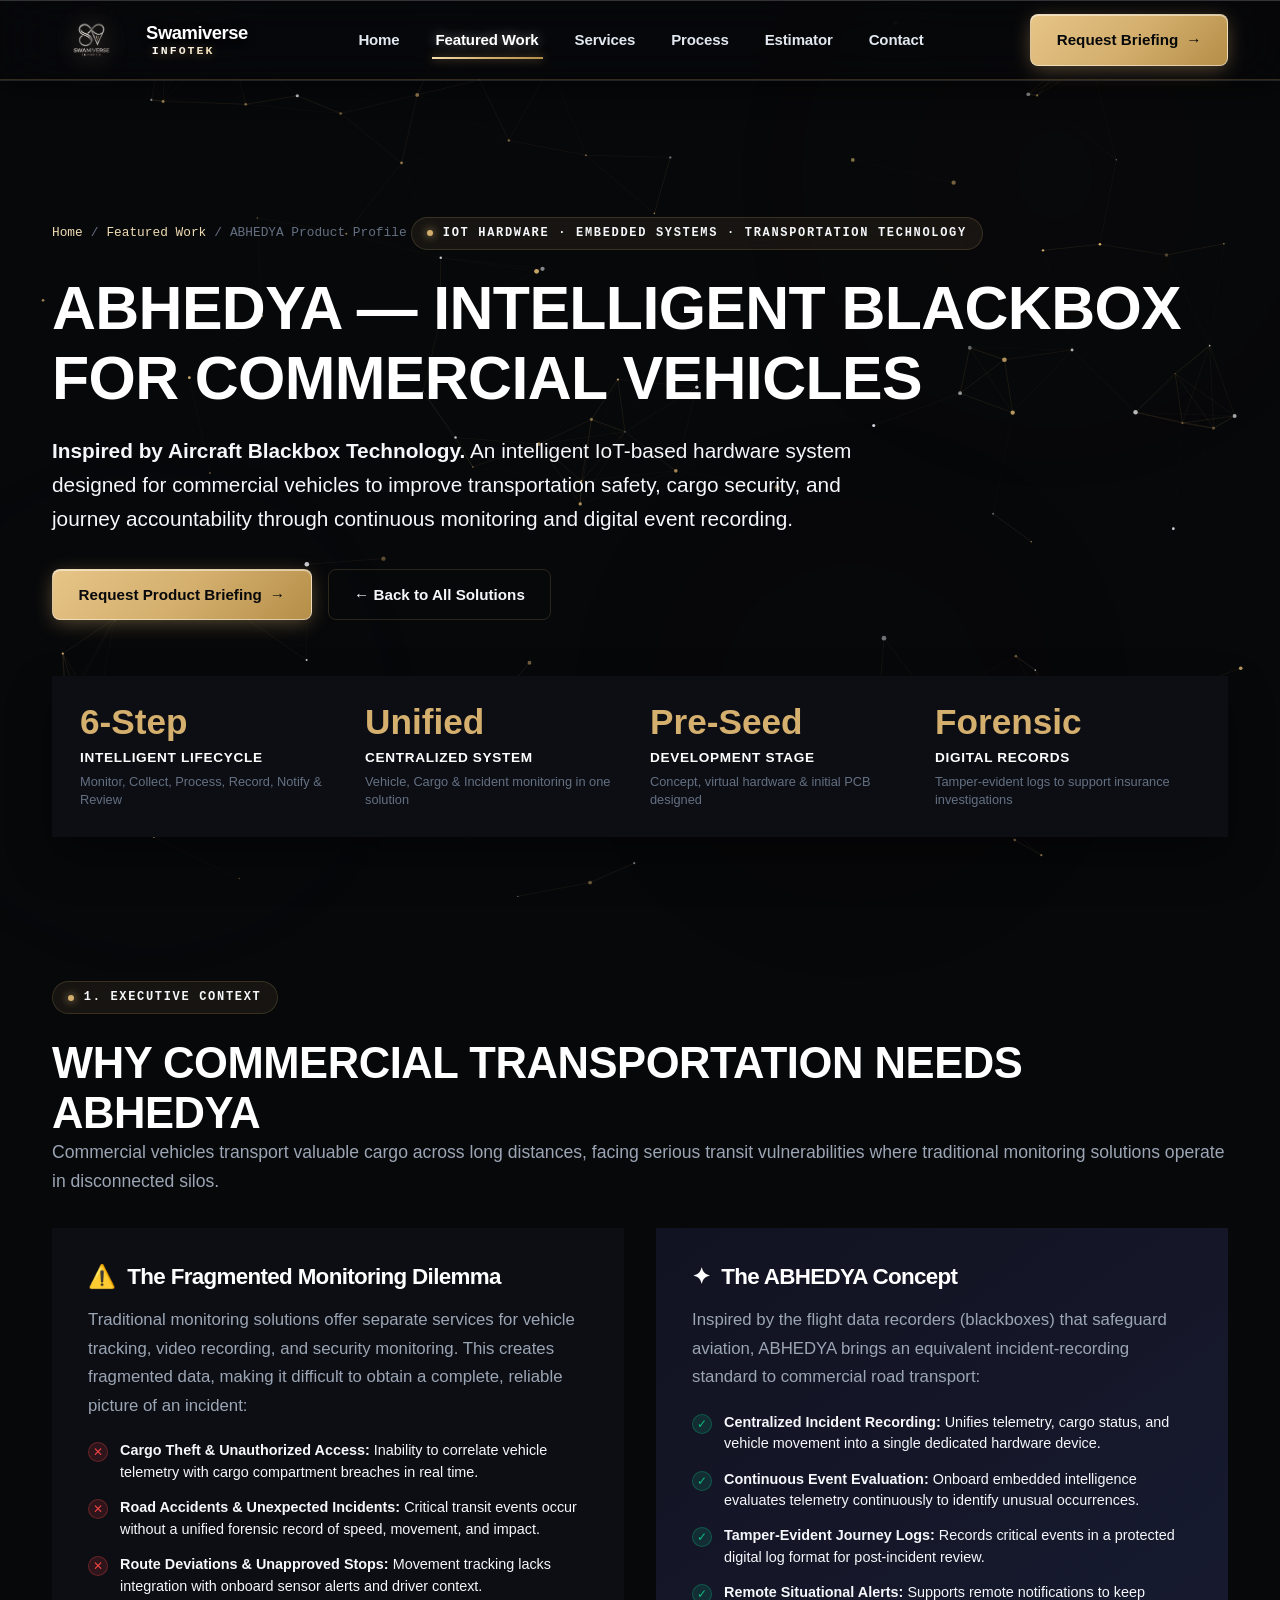
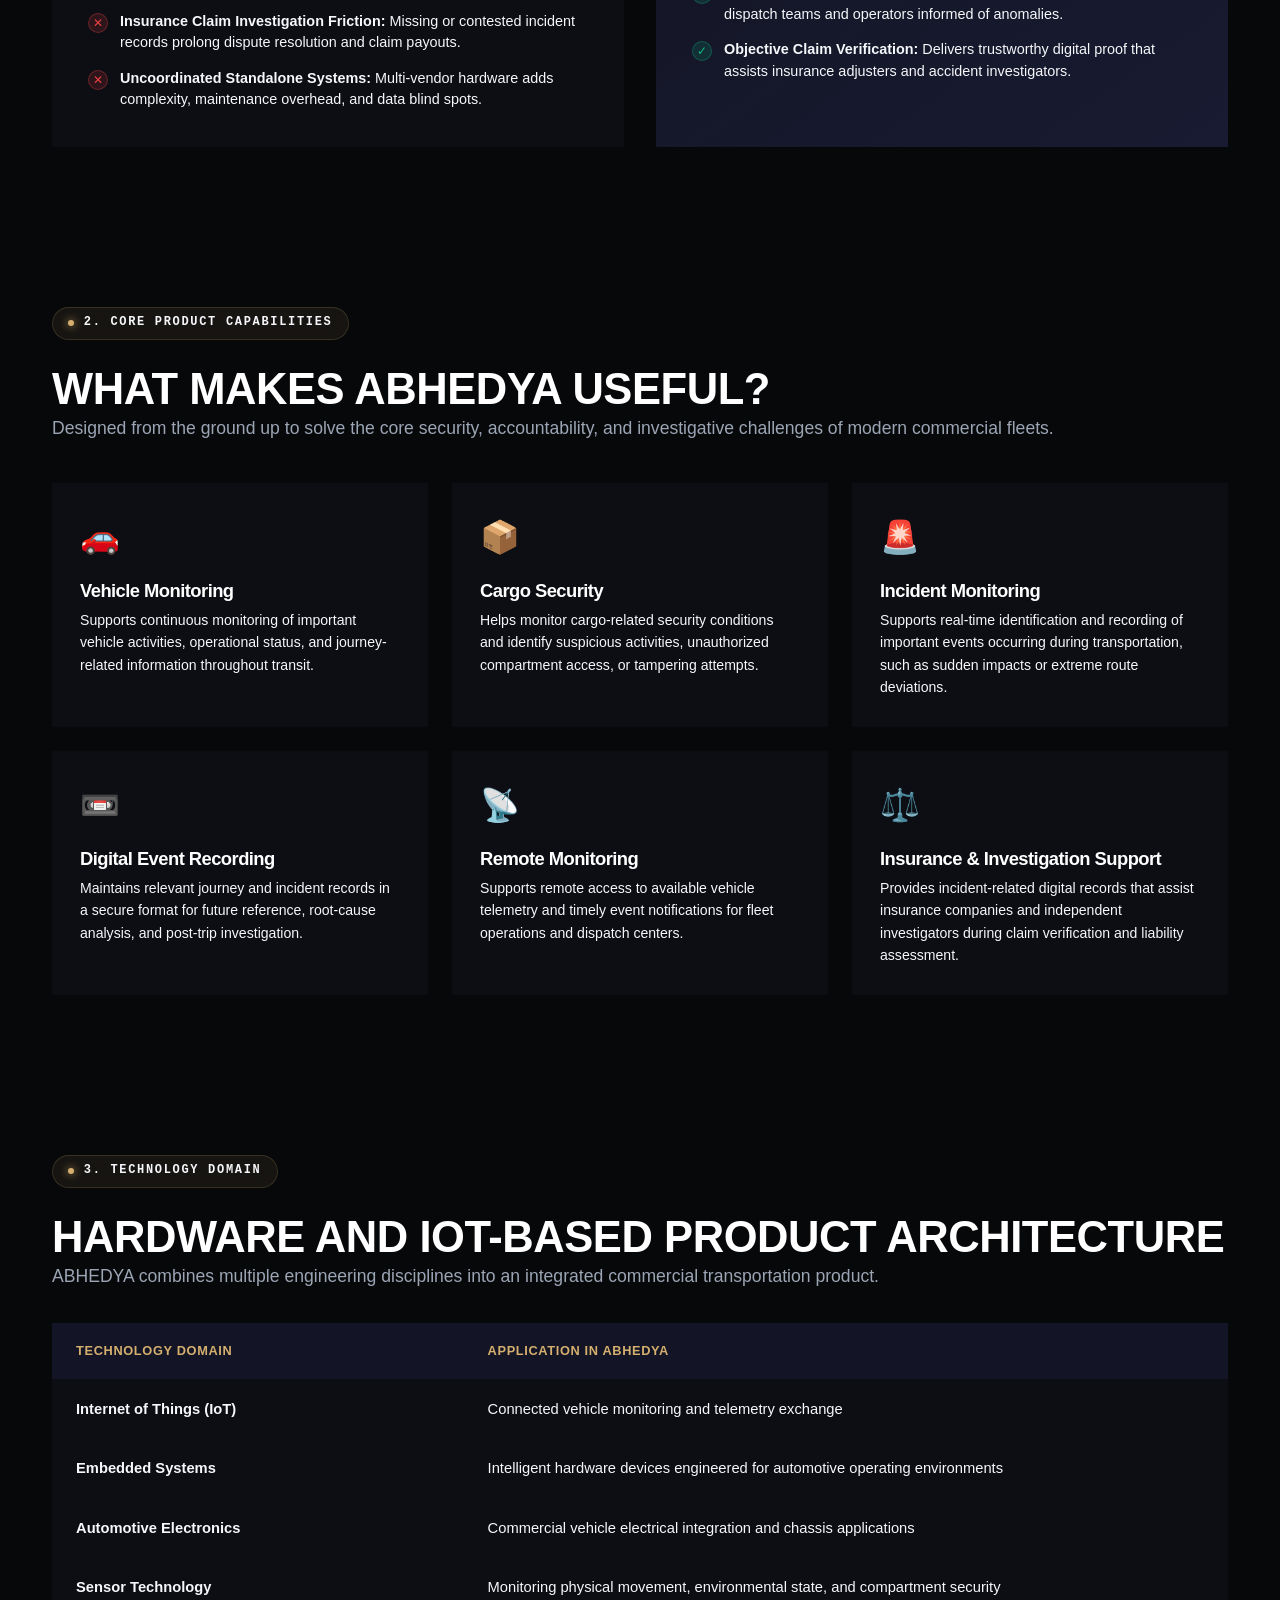
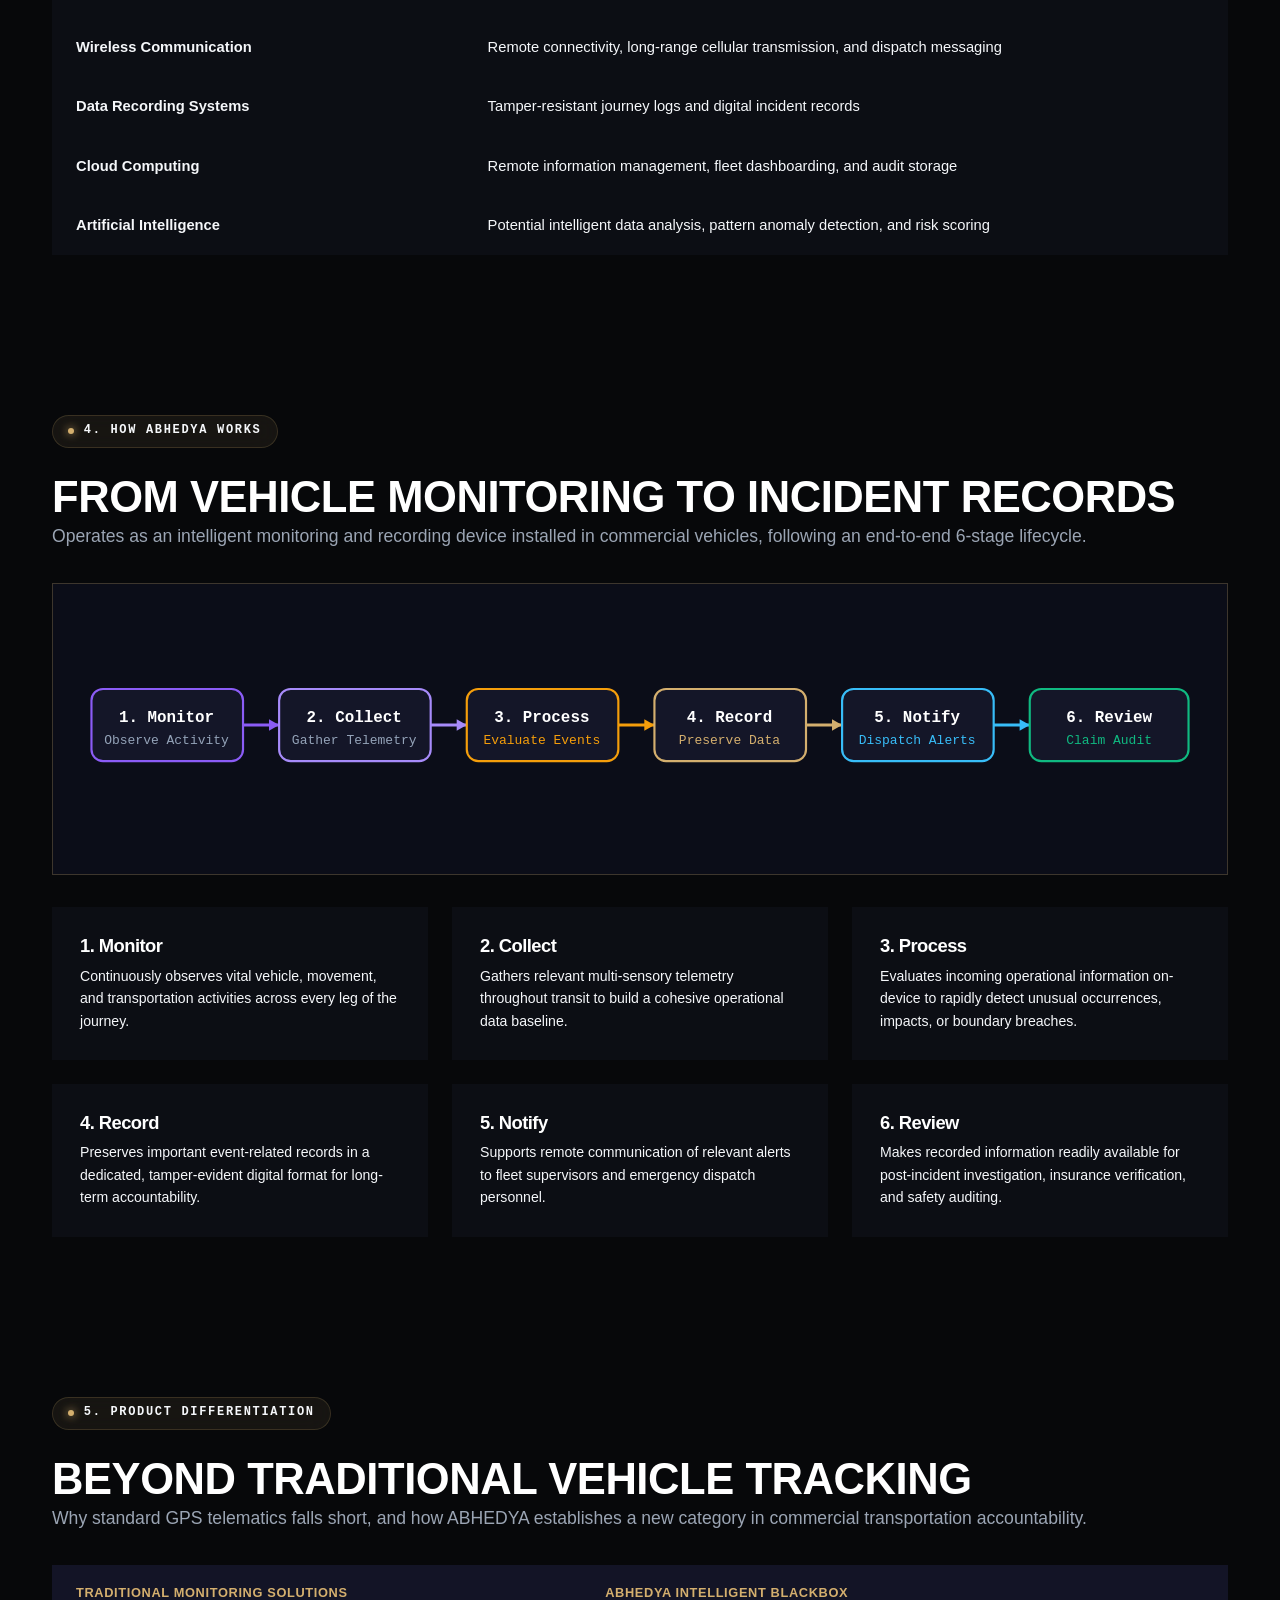
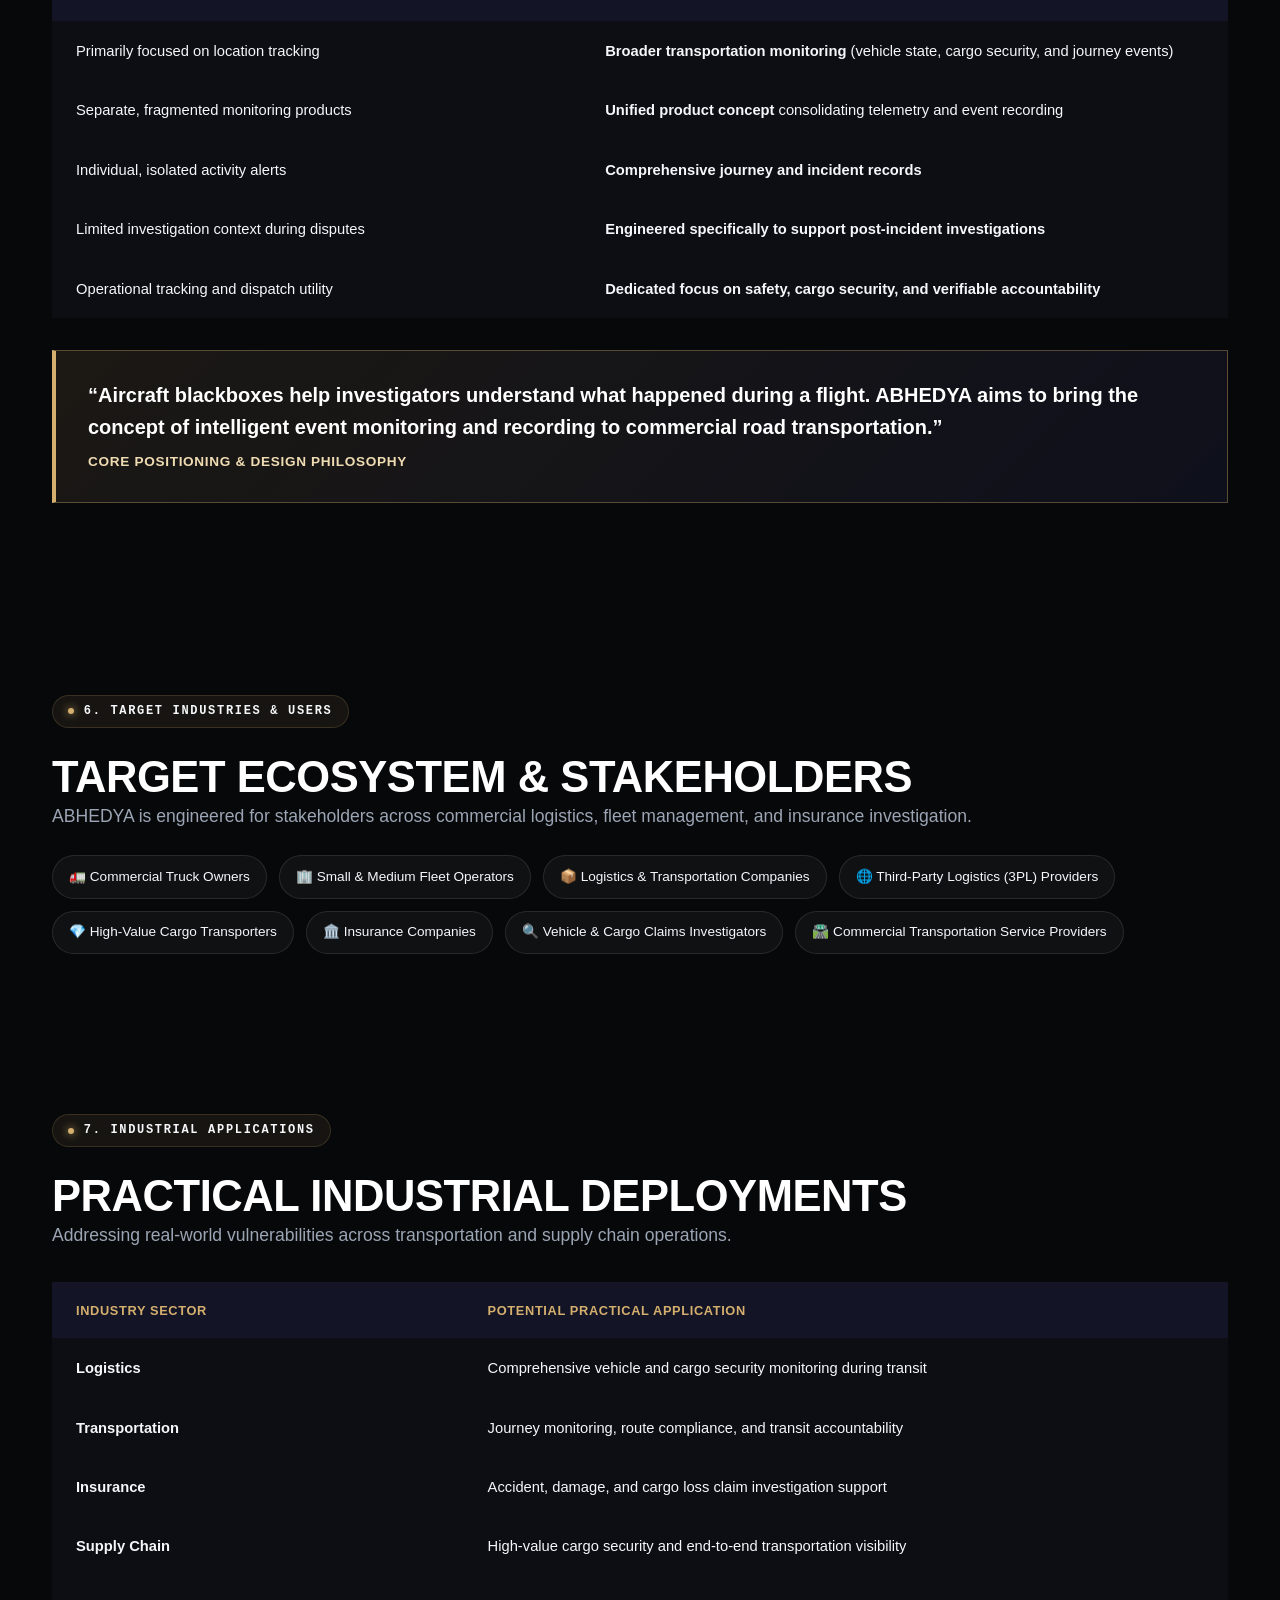
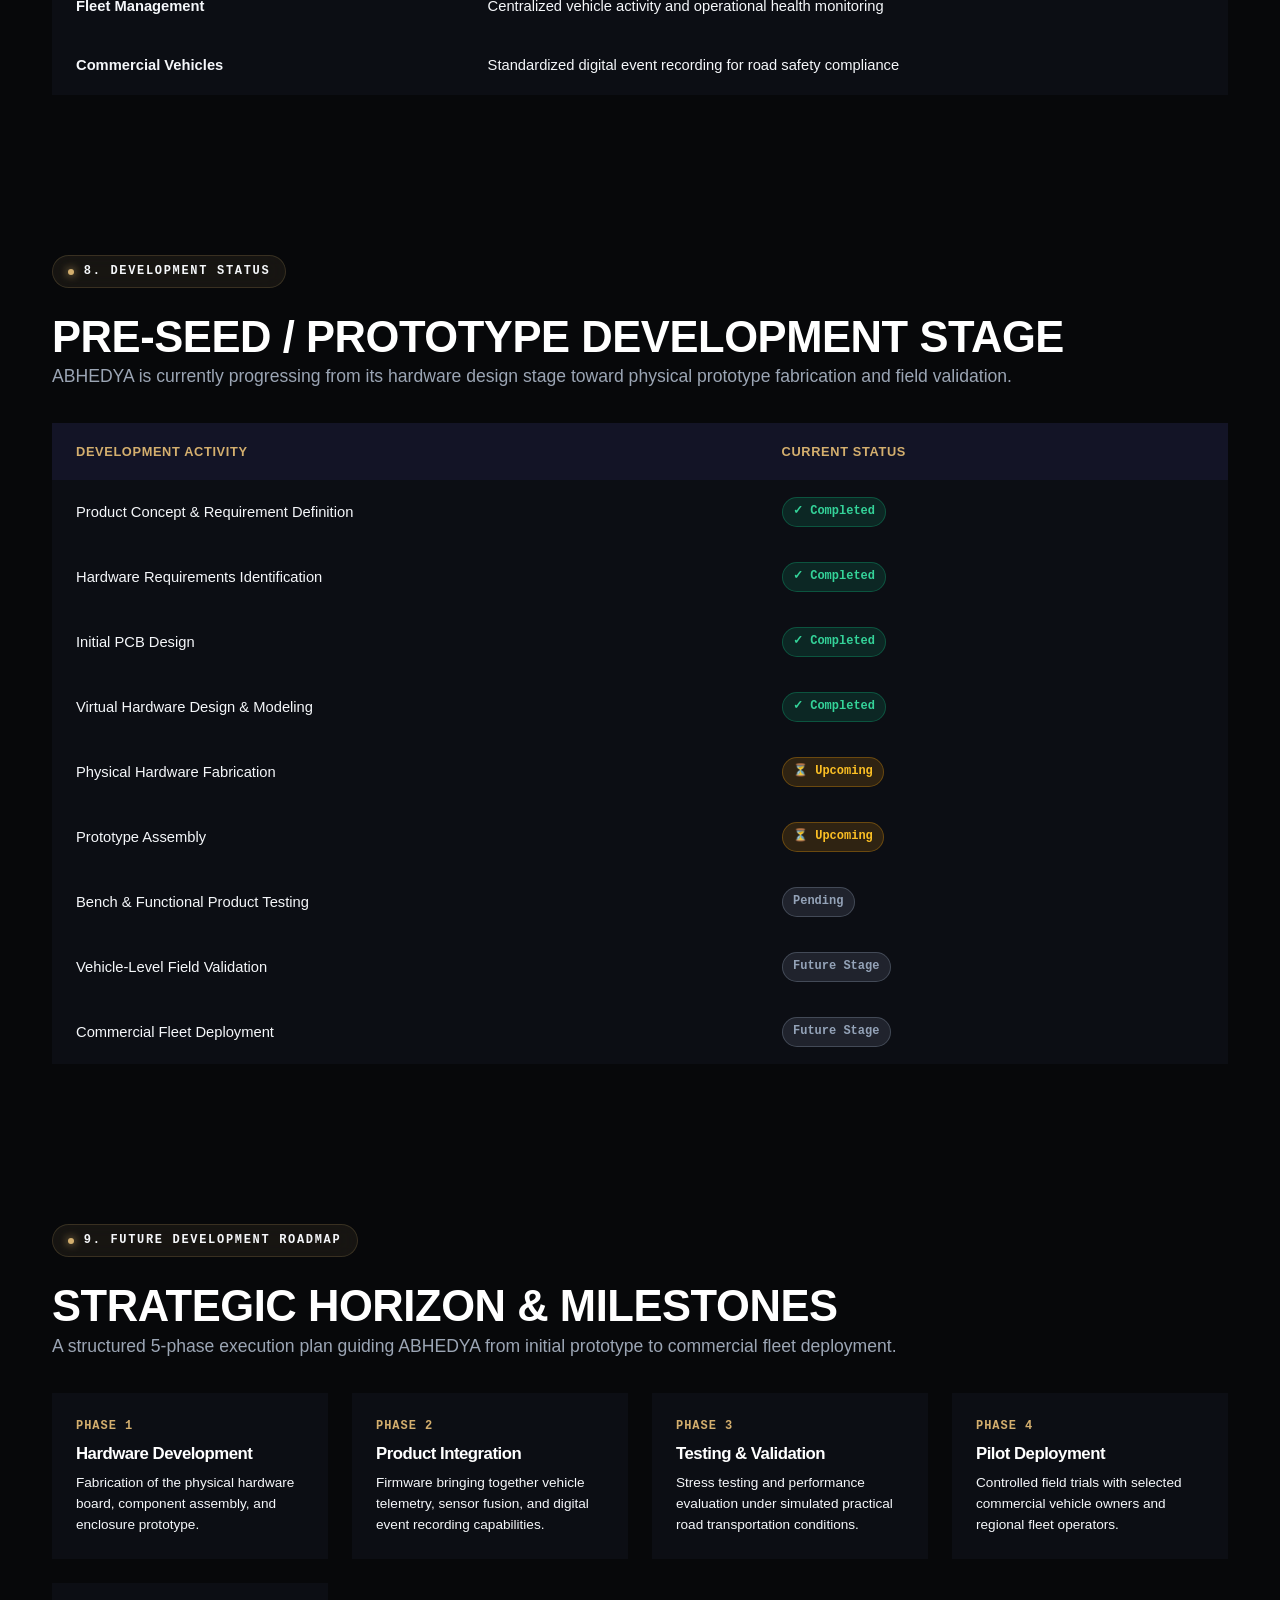
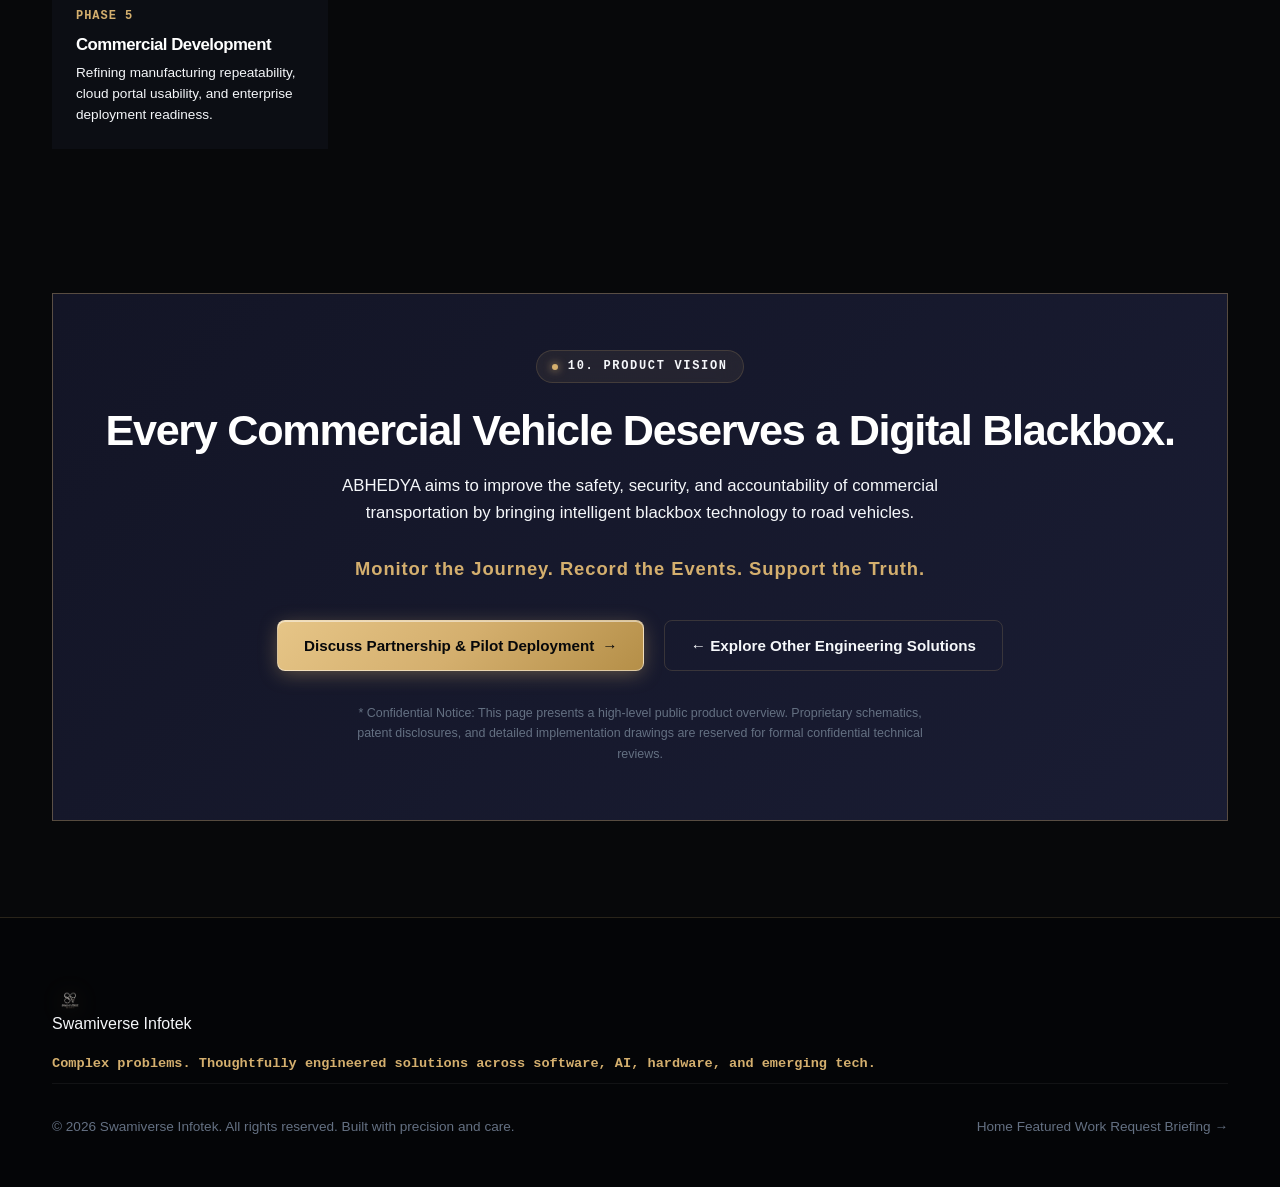
==== abhedya.html @ 4cca36bd "Initial commit: Swamiverse Infotek website with Google Sheets enquiry integration" ====
<!DOCTYPE html>
<html lang="en">
<head>
  <meta charset="UTF-8">
  <meta name="viewport" content="width=device-width, initial-scale=1.0">
  <title>ABHEDYA — Intelligent Blackbox for Commercial Vehicles | Swamiverse Infotek</title>
  <meta name="description" content="ABHEDYA: An intelligent IoT-based hardware blackbox system designed for commercial vehicles to improve transportation safety, cargo security, and journey accountability.">
  
  <!-- Favicon -->
  <link rel="icon" type="image/png" href="logo.png">

  <!-- Google Fonts: Inter & Outfit -->
  <link rel="preconnect" href="https://fonts.googleapis.com">
  <link rel="preconnect" href="https://fonts.gstatic.com" crossorigin>
  <link href="https://fonts.googleapis.com/css2?family=Inter:wght@300;400;500;600;700;800&family=Outfit:wght@400;500;600;700;800;900&family=JetBrains+Mono:wght@400;500;600;700&display=swap" rel="stylesheet">

  <!-- Main Stylesheet -->
  <link rel="stylesheet" href="styles.css?v=4.0">

  <style>
    /* Case Study Custom Layouts & Design Tokens */
    .case-study-hero {
      padding-top: 8.5rem;
      padding-bottom: 4rem;
      position: relative;
    }

    .case-breadcrumb {
      display: inline-flex;
      align-items: center;
      gap: 0.5rem;
      font-family: var(--font-mono);
      font-size: 0.8rem;
      color: var(--text-muted);
      margin-bottom: 1.5rem;
    }

    .case-breadcrumb a {
      color: var(--accent-gold-light);
      text-decoration: none;
      transition: color var(--duration-fast) ease;
    }

    .case-breadcrumb a:hover {
      color: #FFFFFF;
      text-decoration: underline;
    }

    .case-title {
      font-size: clamp(2.2rem, 5vw, 3.8rem);
      line-height: 1.15;
      font-weight: 800;
      letter-spacing: -0.025em;
      margin-bottom: 1.25rem;
      color: #FFFFFF;
    }

    .case-lead {
      font-size: clamp(1.05rem, 2vw, 1.3rem);
      line-height: 1.65;
      color: var(--text-secondary);
      max-width: 860px;
      margin-bottom: 2rem;
    }

    .case-actions-bar {
      display: flex;
      flex-wrap: wrap;
      gap: 1rem;
      align-items: center;
      margin-bottom: 3.5rem;
    }

    .case-stats-strip {
      display: grid;
      grid-template-columns: repeat(auto-fit, minmax(200px, 1fr));
      gap: 1.25rem;
      padding: 1.75rem;
      background: var(--bg-surface);
      border: 1px solid var(--border-subtle);
      border-radius: var(--radius-lg);
      backdrop-filter: blur(16px);
      box-shadow: 0 20px 40px rgba(0, 0, 0, 0.4);
    }

    .case-stat-box {
      display: flex;
      flex-direction: column;
      gap: 0.25rem;
    }

    .case-stat-val {
      font-family: var(--font-display);
      font-size: 2.2rem;
      font-weight: 800;
      color: var(--accent-gold);
      line-height: 1;
    }

    .case-stat-label {
      font-size: 0.85rem;
      font-weight: 600;
      text-transform: uppercase;
      letter-spacing: 0.05em;
      color: #FFFFFF;
      margin-top: 0.25rem;
    }

    .case-stat-sub {
      font-size: 0.8rem;
      color: var(--text-muted);
      line-height: 1.4;
    }

    .case-section {
      padding: 5rem 0;
      border-top: 1px solid var(--border-subtle);
      position: relative;
    }

    .case-grid-2col {
      display: grid;
      grid-template-columns: 1fr;
      gap: 2rem;
    }

    @media (min-width: 900px) {
      .case-grid-2col {
        grid-template-columns: 1fr 1fr;
      }
    }

    .case-card-panel {
      background: var(--bg-surface);
      border: 1px solid var(--border-subtle);
      border-radius: var(--radius-lg);
      padding: 2.25rem;
      transition: transform var(--duration-normal) ease, border-color var(--duration-normal) ease;
    }

    .case-card-panel:hover {
      border-color: rgba(212, 175, 110, 0.4);
      transform: translateY(-2px);
    }

    .case-card-panel.highlight {
      border-color: rgba(212, 175, 110, 0.35);
      background: linear-gradient(145deg, rgba(20, 22, 40, 0.8) 0%, rgba(27, 30, 54, 0.9) 100%);
    }

    .panel-title {
      font-size: 1.4rem;
      font-weight: 700;
      color: #FFFFFF;
      margin-bottom: 1rem;
      display: flex;
      align-items: center;
      gap: 0.75rem;
    }

    .panel-body {
      color: var(--text-secondary);
      font-size: 0.95rem;
      line-height: 1.7;
    }

    .panel-bullet-list {
      list-style: none;
      padding: 0;
      margin: 1.25rem 0 0 0;
      display: flex;
      flex-direction: column;
      gap: 0.85rem;
    }

    .panel-bullet-item {
      display: flex;
      align-items: flex-start;
      gap: 0.75rem;
      font-size: 0.9rem;
      color: var(--text-secondary);
      line-height: 1.5;
    }

    .panel-bullet-item .icon {
      flex-shrink: 0;
      width: 20px;
      height: 20px;
      display: flex;
      align-items: center;
      justify-content: center;
      border-radius: 50%;
      font-size: 0.75rem;
      margin-top: 2px;
    }

    .panel-bullet-item.warning .icon {
      background: rgba(239, 68, 68, 0.15);
      color: #EF4444;
      border: 1px solid rgba(239, 68, 68, 0.3);
    }

    .panel-bullet-item.success .icon {
      background: rgba(16, 185, 129, 0.15);
      color: #10B981;
      border: 1px solid rgba(16, 185, 129, 0.3);
    }

    /* Capabilities 3-Col Grid */
    .capabilities-grid {
      display: grid;
      grid-template-columns: repeat(auto-fit, minmax(310px, 1fr));
      gap: 1.5rem;
      margin-top: 2.5rem;
    }

    .capability-card {
      background: var(--bg-surface);
      border: 1px solid var(--border-subtle);
      border-radius: var(--radius-lg);
      padding: 1.75rem;
      transition: all var(--duration-normal) ease;
    }

    .capability-card:hover {
      border-color: rgba(212, 175, 110, 0.45);
      transform: translateY(-3px);
      box-shadow: 0 12px 28px rgba(0, 0, 0, 0.4);
    }

    .capability-icon {
      font-size: 2rem;
      margin-bottom: 1rem;
      display: inline-block;
    }

    .capability-title {
      font-size: 1.15rem;
      font-weight: 700;
      color: #FFFFFF;
      margin-bottom: 0.5rem;
    }

    .capability-desc {
      font-size: 0.88rem;
      color: var(--text-secondary);
      line-height: 1.6;
    }

    /* Blueprint Flow Frame */
    .blueprint-frame {
      background: #0B0D18;
      border: 1px solid rgba(212, 175, 110, 0.25);
      border-radius: var(--radius-lg);
      padding: 2.5rem 1.5rem;
      margin: 2rem 0;
      position: relative;
      overflow-x: auto;
    }

    /* Comparison & Spec Tables */
    .table-responsive {
      overflow-x: auto;
      margin-top: 2rem;
      border-radius: var(--radius-lg);
      border: 1px solid var(--border-subtle);
      background: var(--bg-surface);
    }

    .spec-table {
      width: 100%;
      border-collapse: collapse;
      font-size: 0.92rem;
      text-align: left;
    }

    .spec-table th,
    .spec-table td {
      padding: 1.1rem 1.5rem;
      border-bottom: 1px solid var(--border-subtle);
    }

    .spec-table th {
      background: rgba(20, 22, 40, 0.9);
      color: var(--accent-gold);
      font-weight: 700;
      text-transform: uppercase;
      font-size: 0.8rem;
      letter-spacing: 0.05em;
    }

    .spec-table tr:last-child td {
      border-bottom: none;
    }

    .spec-table tr:hover td {
      background: rgba(255, 255, 255, 0.02);
    }

    .status-badge {
      display: inline-flex;
      align-items: center;
      gap: 0.4rem;
      padding: 0.25rem 0.65rem;
      border-radius: 999px;
      font-size: 0.75rem;
      font-family: var(--font-mono);
      font-weight: 600;
    }

    .status-completed {
      background: rgba(16, 185, 129, 0.15);
      color: #34D399;
      border: 1px solid rgba(16, 185, 129, 0.3);
    }

    .status-upcoming {
      background: rgba(245, 158, 11, 0.15);
      color: #FBBF24;
      border: 1px solid rgba(245, 158, 11, 0.3);
    }

    .status-future {
      background: rgba(148, 163, 184, 0.15);
      color: #94A3B8;
      border: 1px solid rgba(148, 163, 184, 0.3);
    }

    /* Core Quote Frame */
    .quote-callout {
      background: linear-gradient(135deg, rgba(212, 175, 110, 0.1) 0%, rgba(20, 22, 40, 0.6) 100%);
      border: 1px solid rgba(212, 175, 110, 0.35);
      border-left: 4px solid var(--accent-gold);
      border-radius: var(--radius-md);
      padding: 1.75rem 2rem;
      margin: 2rem 0;
    }

    .quote-callout-text {
      font-family: var(--font-display);
      font-size: 1.25rem;
      font-weight: 600;
      color: #FFFFFF;
      line-height: 1.6;
      margin-bottom: 0.5rem;
    }

    .quote-callout-sub {
      font-size: 0.85rem;
      color: var(--accent-gold-light);
      text-transform: uppercase;
      letter-spacing: 0.05em;
      font-weight: 600;
    }

    /* Roadmap Timeline */
    .roadmap-grid {
      display: grid;
      grid-template-columns: repeat(auto-fit, minmax(220px, 1fr));
      gap: 1.5rem;
      margin-top: 2rem;
    }

    .roadmap-card {
      background: var(--bg-surface);
      border: 1px solid var(--border-subtle);
      border-radius: var(--radius-lg);
      padding: 1.5rem;
      position: relative;
    }

    .roadmap-phase-tag {
      font-family: var(--font-mono);
      font-size: 0.75rem;
      font-weight: 700;
      color: var(--accent-gold);
      text-transform: uppercase;
      letter-spacing: 0.08em;
      margin-bottom: 0.5rem;
      display: block;
    }

    .roadmap-phase-title {
      font-size: 1.05rem;
      font-weight: 700;
      color: #FFFFFF;
      margin-bottom: 0.5rem;
    }

    .roadmap-phase-desc {
      font-size: 0.85rem;
      color: var(--text-secondary);
      line-height: 1.55;
    }

    /* Target Users Chips */
    .chips-cloud {
      display: flex;
      flex-wrap: wrap;
      gap: 0.75rem;
      margin-top: 1.5rem;
    }

    .user-chip {
      background: rgba(255, 255, 255, 0.04);
      border: 1px solid rgba(255, 255, 255, 0.1);
      padding: 0.6rem 1rem;
      border-radius: 999px;
      font-size: 0.85rem;
      color: var(--text-secondary);
      transition: all var(--duration-fast) ease;
    }

    .user-chip:hover {
      border-color: var(--accent-gold);
      color: #FFFFFF;
      background: rgba(212, 175, 110, 0.1);
      transform: translateY(-2px);
    }

    /* CTA Banner */
    .case-cta-banner {
      background: linear-gradient(135deg, rgba(20, 22, 40, 0.95) 0%, rgba(27, 30, 54, 0.95) 100%);
      border: 1px solid rgba(212, 175, 110, 0.35);
      border-radius: var(--radius-lg);
      padding: 3.5rem 2.5rem;
      text-align: center;
      margin: 4rem 0 6rem 0;
      position: relative;
      overflow: hidden;
    }

    .case-cta-title {
      font-size: clamp(1.8rem, 4vw, 2.7rem);
      font-weight: 800;
      color: #FFFFFF;
      margin-bottom: 1rem;
      line-height: 1.25;
    }

    .case-cta-desc {
      font-size: 1.05rem;
      color: var(--text-secondary);
      max-width: 680px;
      margin: 0 auto 2.25rem auto;
      line-height: 1.6;
    }

    .case-cta-actions {
      display: flex;
      justify-content: center;
      flex-wrap: wrap;
      gap: 1.25rem;
    }
  </style>
</head>
<body>
  <!-- Background Particle Constellation & Stardust Canvas -->
  <canvas id="bg-constellation-canvas" class="bg-constellation" aria-hidden="true"></canvas>

  <!-- Atmospheric Glow Blobs -->
  <div class="nebula-glow nebula-top-right" aria-hidden="true"></div>
  <div class="nebula-glow nebula-mid-left" aria-hidden="true"></div>
  <div class="nebula-glow nebula-bottom-right" aria-hidden="true"></div>

  <!-- Top Reading Progress Indicator -->
  <div id="scroll-progress-bar" class="scroll-progress" aria-hidden="true"></div>

  <!-- 1. NAVIGATION BAR -->
  <header class="site-header" id="header">
    <div class="container header-inner">
      
      <!-- Brand Identity -->
      <a href="index.html" class="brand-identity" aria-label="Swamiverse Infotek Home">
        <img src="logo.png" alt="Swamiverse Infotek Logo" class="brand-logo-img">
        <span class="brand-text-stack">
          <span class="brand-name-main">Swamiverse</span>
          <span class="brand-name-sub">Infotek</span>
        </span>
      </a>

      <!-- Horizontal Desktop Navigation -->
      <nav class="main-navigation" aria-label="Main Navigation">
        <ul class="nav-links">
          <li><a href="index.html#home" class="nav-link">Home</a></li>
          <li><a href="index.html#work" class="nav-link active">Featured Work</a></li>
          <li><a href="index.html#services" class="nav-link">Services</a></li>
          <li><a href="index.html#process" class="nav-link">Process</a></li>
          <li><a href="index.html#estimator" class="nav-link">Estimator</a></li>
          <li><a href="index.html#contact" class="nav-link">Contact</a></li>
        </ul>
      </nav>

      <div class="header-actions">
        <a href="index.html#contact" class="btn btn-primary" id="header-prototype-cta">
          Request Briefing <span class="arrow" aria-hidden="true">→</span>
        </a>
      </div>

      <!-- Mobile Menu Toggle Button -->
      <button class="mobile-menu-toggle" id="mobile-menu-btn" aria-label="Toggle mobile menu" aria-expanded="false">
        <span></span>
        <span></span>
      </button>
    </div>

    <!-- Mobile Navigation Drawer -->
    <div class="mobile-nav-drawer" id="mobile-drawer" aria-hidden="true">
      <ul class="mobile-nav-links">
        <li><a href="index.html#home" class="mobile-nav-link">Home</a></li>
        <li><a href="index.html#work" class="mobile-nav-link">Featured Work</a></li>
        <li><a href="index.html#services" class="mobile-nav-link">Services</a></li>
        <li><a href="index.html#contact" class="mobile-nav-link">Contact</a></li>
        <li><a href="index.html#contact" class="mobile-nav-link">Request Briefing →</a></li>
      </ul>
    </div>
  </header>

  <main id="main-content">

    <!-- HERO SECTION -->
    <section class="case-study-hero" id="overview">
      <div class="container">
        
        <div class="case-breadcrumb">
          <a href="index.html">Home</a>
          <span>/</span>
          <a href="index.html#work">Featured Work</a>
          <span>/</span>
          <span>ABHEDYA Product Profile</span>
        </div>

        <div class="section-label-badge">
          <span class="label-dot"></span>
          <span class="label-text">IOT HARDWARE · EMBEDDED SYSTEMS · TRANSPORTATION TECHNOLOGY</span>
        </div>

        <h1 class="case-title">
          ABHEDYA — Intelligent Blackbox for Commercial Vehicles
        </h1>

        <p class="case-lead">
          <strong>Inspired by Aircraft Blackbox Technology.</strong> An intelligent IoT-based hardware system designed for commercial vehicles to improve transportation safety, cargo security, and journey accountability through continuous monitoring and digital event recording.
        </p>

        <div class="case-actions-bar">
          <a href="index.html#contact" class="btn btn-primary">
            Request Product Briefing <span class="arrow" aria-hidden="true">→</span>
          </a>
          <a href="index.html#work" class="btn btn-outline">
            ← Back to All Solutions
          </a>
        </div>

        <!-- KPI Telemetry Strip -->
        <div class="case-stats-strip">
          <div class="case-stat-box">
            <div class="case-stat-val">6-Step</div>
            <div class="case-stat-label">Intelligent Lifecycle</div>
            <div class="case-stat-sub">Monitor, Collect, Process, Record, Notify &amp; Review</div>
          </div>
          <div class="case-stat-box">
            <div class="case-stat-val">Unified</div>
            <div class="case-stat-label">Centralized System</div>
            <div class="case-stat-sub">Vehicle, Cargo &amp; Incident monitoring in one solution</div>
          </div>
          <div class="case-stat-box">
            <div class="case-stat-val">Pre-Seed</div>
            <div class="case-stat-label">Development Stage</div>
            <div class="case-stat-sub">Concept, virtual hardware &amp; initial PCB designed</div>
          </div>
          <div class="case-stat-box">
            <div class="case-stat-val">Forensic</div>
            <div class="case-stat-label">Digital Records</div>
            <div class="case-stat-sub">Tamper-evident logs to support insurance investigations</div>
          </div>
        </div>

      </div>
    </section>

    <!-- SECTION 1: EXECUTIVE CONTEXT -->
    <section class="case-section" id="executive-context">
      <div class="container">
        
        <div class="section-label-badge">
          <span class="label-dot"></span>
          <span class="label-text">1. EXECUTIVE CONTEXT</span>
        </div>
        <h2 class="section-title">Why Commercial Transportation Needs ABHEDYA</h2>
        <p class="section-intro">
          Commercial vehicles transport valuable cargo across long distances, facing serious transit vulnerabilities where traditional monitoring solutions operate in disconnected silos.
        </p>

        <div class="case-grid-2col" style="margin-top: 2rem;">
          
          <!-- The Industry Problem Panel -->
          <div class="case-card-panel">
            <h3 class="panel-title">
              <span>⚠️</span> The Fragmented Monitoring Dilemma
            </h3>
            <div class="panel-body">
              <p>
                Traditional monitoring solutions offer separate services for vehicle tracking, video recording, and security monitoring. This creates fragmented data, making it difficult to obtain a complete, reliable picture of an incident:
              </p>
              <ul class="panel-bullet-list">
                <li class="panel-bullet-item warning">
                  <span class="icon">✕</span>
                  <div><strong>Cargo Theft &amp; Unauthorized Access:</strong> Inability to correlate vehicle telemetry with cargo compartment breaches in real time.</div>
                </li>
                <li class="panel-bullet-item warning">
                  <span class="icon">✕</span>
                  <div><strong>Road Accidents &amp; Unexpected Incidents:</strong> Critical transit events occur without a unified forensic record of speed, movement, and impact.</div>
                </li>
                <li class="panel-bullet-item warning">
                  <span class="icon">✕</span>
                  <div><strong>Route Deviations &amp; Unapproved Stops:</strong> Movement tracking lacks integration with onboard sensor alerts and driver context.</div>
                </li>
                <li class="panel-bullet-item warning">
                  <span class="icon">✕</span>
                  <div><strong>Insurance Claim Investigation Friction:</strong> Missing or contested incident records prolong dispute resolution and claim payouts.</div>
                </li>
                <li class="panel-bullet-item warning">
                  <span class="icon">✕</span>
                  <div><strong>Uncoordinated Standalone Systems:</strong> Multi-vendor hardware adds complexity, maintenance overhead, and data blind spots.</div>
                </li>
              </ul>
            </div>
          </div>

          <!-- The ABHEDYA Solution Panel -->
          <div class="case-card-panel highlight">
            <h3 class="panel-title">
              <span>✦</span> The ABHEDYA Concept
            </h3>
            <div class="panel-body">
              <p>
                Inspired by the flight data recorders (blackboxes) that safeguard aviation, ABHEDYA brings an equivalent incident-recording standard to commercial road transport:
              </p>
              <ul class="panel-bullet-list">
                <li class="panel-bullet-item success">
                  <span class="icon">✓</span>
                  <div><strong>Centralized Incident Recording:</strong> Unifies telemetry, cargo status, and vehicle movement into a single dedicated hardware device.</div>
                </li>
                <li class="panel-bullet-item success">
                  <span class="icon">✓</span>
                  <div><strong>Continuous Event Evaluation:</strong> Onboard embedded intelligence evaluates telemetry continuously to identify unusual occurrences.</div>
                </li>
                <li class="panel-bullet-item success">
                  <span class="icon">✓</span>
                  <div><strong>Tamper-Evident Journey Logs:</strong> Records critical events in a protected digital log format for post-incident review.</div>
                </li>
                <li class="panel-bullet-item success">
                  <span class="icon">✓</span>
                  <div><strong>Remote Situational Alerts:</strong> Supports remote notifications to keep dispatch teams and operators informed of anomalies.</div>
                </li>
                <li class="panel-bullet-item success">
                  <span class="icon">✓</span>
                  <div><strong>Objective Claim Verification:</strong> Delivers trustworthy digital proof that assists insurance adjusters and accident investigators.</div>
                </li>
              </ul>
            </div>
          </div>

        </div>

      </div>
    </section>

    <!-- SECTION 2: CORE PRODUCT CAPABILITIES -->
    <section class="case-section" id="capabilities">
      <div class="container">
        
        <div class="section-label-badge">
          <span class="label-dot"></span>
          <span class="label-text">2. CORE PRODUCT CAPABILITIES</span>
        </div>
        <h2 class="section-title">What Makes ABHEDYA Useful?</h2>
        <p class="section-intro">
          Designed from the ground up to solve the core security, accountability, and investigative challenges of modern commercial fleets.
        </p>

        <div class="capabilities-grid">
          
          <div class="capability-card">
            <span class="capability-icon">🚗</span>
            <h3 class="capability-title">Vehicle Monitoring</h3>
            <p class="capability-desc">
              Supports continuous monitoring of important vehicle activities, operational status, and journey-related information throughout transit.
            </p>
          </div>

          <div class="capability-card">
            <span class="capability-icon">📦</span>
            <h3 class="capability-title">Cargo Security</h3>
            <p class="capability-desc">
              Helps monitor cargo-related security conditions and identify suspicious activities, unauthorized compartment access, or tampering attempts.
            </p>
          </div>

          <div class="capability-card">
            <span class="capability-icon">🚨</span>
            <h3 class="capability-title">Incident Monitoring</h3>
            <p class="capability-desc">
              Supports real-time identification and recording of important events occurring during transportation, such as sudden impacts or extreme route deviations.
            </p>
          </div>

          <div class="capability-card">
            <span class="capability-icon">📼</span>
            <h3 class="capability-title">Digital Event Recording</h3>
            <p class="capability-desc">
              Maintains relevant journey and incident records in a secure format for future reference, root-cause analysis, and post-trip investigation.
            </p>
          </div>

          <div class="capability-card">
            <span class="capability-icon">📡</span>
            <h3 class="capability-title">Remote Monitoring</h3>
            <p class="capability-desc">
              Supports remote access to available vehicle telemetry and timely event notifications for fleet operations and dispatch centers.
            </p>
          </div>

          <div class="capability-card">
            <span class="capability-icon">⚖️</span>
            <h3 class="capability-title">Insurance &amp; Investigation Support</h3>
            <p class="capability-desc">
              Provides incident-related digital records that assist insurance companies and independent investigators during claim verification and liability assessment.
            </p>
          </div>

        </div>

      </div>
    </section>

    <!-- SECTION 3: TECHNOLOGY DOMAIN -->
    <section class="case-section" id="technology-domain">
      <div class="container">
        
        <div class="section-label-badge">
          <span class="label-dot"></span>
          <span class="label-text">3. TECHNOLOGY DOMAIN</span>
        </div>
        <h2 class="section-title">Hardware and IoT-Based Product Architecture</h2>
        <p class="section-intro">
          ABHEDYA combines multiple engineering disciplines into an integrated commercial transportation product.
        </p>

        <div class="table-responsive">
          <table class="spec-table">
            <thead>
              <tr>
                <th style="width: 35%;">Technology Domain</th>
                <th>Application in ABHEDYA</th>
              </tr>
            </thead>
            <tbody>
              <tr>
                <td><strong>Internet of Things (IoT)</strong></td>
                <td>Connected vehicle monitoring and telemetry exchange</td>
              </tr>
              <tr>
                <td><strong>Embedded Systems</strong></td>
                <td>Intelligent hardware devices engineered for automotive operating environments</td>
              </tr>
              <tr>
                <td><strong>Automotive Electronics</strong></td>
                <td>Commercial vehicle electrical integration and chassis applications</td>
              </tr>
              <tr>
                <td><strong>Sensor Technology</strong></td>
                <td>Monitoring physical movement, environmental state, and compartment security</td>
              </tr>
              <tr>
                <td><strong>Wireless Communication</strong></td>
                <td>Remote connectivity, long-range cellular transmission, and dispatch messaging</td>
              </tr>
              <tr>
                <td><strong>Data Recording Systems</strong></td>
                <td>Tamper-resistant journey logs and digital incident records</td>
              </tr>
              <tr>
                <td><strong>Cloud Computing</strong></td>
                <td>Remote information management, fleet dashboarding, and audit storage</td>
              </tr>
              <tr>
                <td><strong>Artificial Intelligence</strong></td>
                <td>Potential intelligent data analysis, pattern anomaly detection, and risk scoring</td>
              </tr>
            </tbody>
          </table>
        </div>

      </div>
    </section>

    <!-- SECTION 4: HOW ABHEDYA WORKS -->
    <section class="case-section" id="how-it-works">
      <div class="container">
        
        <div class="section-label-badge">
          <span class="label-dot"></span>
          <span class="label-text">4. HOW ABHEDYA WORKS</span>
        </div>
        <h2 class="section-title">From Vehicle Monitoring to Incident Records</h2>
        <p class="section-intro">
          Operates as an intelligent monitoring and recording device installed in commercial vehicles, following an end-to-end 6-stage lifecycle.
        </p>

        <!-- SVG Lifecycle Flow Diagram -->
        <div class="blueprint-frame">
          <svg viewBox="0 0 780 140" fill="none" xmlns="http://www.w3.org/2000/svg" style="width:100%; height:auto;">
            <!-- Step 1: Monitor -->
            <rect x="10" y="45" width="105" height="50" rx="8" fill="#141628" stroke="#8B5CF6" stroke-width="1.5"/>
            <text x="62" y="68" fill="#FFFFFF" font-size="11" font-family="monospace" text-anchor="middle" font-weight="700">1. Monitor</text>
            <text x="62" y="83" fill="#94A3B8" font-size="9" font-family="monospace" text-anchor="middle">Observe Activity</text>

            <line x1="115" y1="70" x2="140" y2="70" stroke="#8B5CF6" stroke-width="2"/>
            <polygon points="140,70 133,66 133,74" fill="#8B5CF6"/>

            <!-- Step 2: Collect -->
            <rect x="140" y="45" width="105" height="50" rx="8" fill="#141628" stroke="#A78BFA" stroke-width="1.5"/>
            <text x="192" y="68" fill="#FFFFFF" font-size="11" font-family="monospace" text-anchor="middle" font-weight="700">2. Collect</text>
            <text x="192" y="83" fill="#94A3B8" font-size="9" font-family="monospace" text-anchor="middle">Gather Telemetry</text>

            <line x1="245" y1="70" x2="270" y2="70" stroke="#A78BFA" stroke-width="2"/>
            <polygon points="270,70 263,66 263,74" fill="#A78BFA"/>

            <!-- Step 3: Process -->
            <rect x="270" y="45" width="105" height="50" rx="8" fill="#141628" stroke="#F59E0B" stroke-width="1.5"/>
            <text x="322" y="68" fill="#FFFFFF" font-size="11" font-family="monospace" text-anchor="middle" font-weight="700">3. Process</text>
            <text x="322" y="83" fill="#F59E0B" font-size="9" font-family="monospace" text-anchor="middle">Evaluate Events</text>

            <line x1="375" y1="70" x2="400" y2="70" stroke="#F59E0B" stroke-width="2"/>
            <polygon points="400,70 393,66 393,74" fill="#F59E0B"/>

            <!-- Step 4: Record -->
            <rect x="400" y="45" width="105" height="50" rx="8" fill="#141628" stroke="#D4AF6E" stroke-width="1.5"/>
            <text x="452" y="68" fill="#FFFFFF" font-size="11" font-family="monospace" text-anchor="middle" font-weight="700">4. Record</text>
            <text x="452" y="83" fill="#D4AF6E" font-size="9" font-family="monospace" text-anchor="middle">Preserve Data</text>

            <line x1="505" y1="70" x2="530" y2="70" stroke="#D4AF6E" stroke-width="2"/>
            <polygon points="530,70 523,66 523,74" fill="#D4AF6E"/>

            <!-- Step 5: Notify -->
            <rect x="530" y="45" width="105" height="50" rx="8" fill="#141628" stroke="#38BDF8" stroke-width="1.5"/>
            <text x="582" y="68" fill="#FFFFFF" font-size="11" font-family="monospace" text-anchor="middle" font-weight="700">5. Notify</text>
            <text x="582" y="83" fill="#38BDF8" font-size="9" font-family="monospace" text-anchor="middle">Dispatch Alerts</text>

            <line x1="635" y1="70" x2="660" y2="70" stroke="#38BDF8" stroke-width="2"/>
            <polygon points="660,70 653,66 653,74" fill="#38BDF8"/>

            <!-- Step 6: Review -->
            <rect x="660" y="45" width="110" height="50" rx="8" fill="#141628" stroke="#10B981" stroke-width="1.5"/>
            <text x="715" y="68" fill="#FFFFFF" font-size="11" font-family="monospace" text-anchor="middle" font-weight="700">6. Review</text>
            <text x="715" y="83" fill="#10B981" font-size="9" font-family="monospace" text-anchor="middle">Claim Audit</text>
          </svg>
        </div>

        <div class="capabilities-grid" style="margin-top: 1.5rem;">
          <div class="capability-card">
            <h3 class="capability-title">1. Monitor</h3>
            <p class="capability-desc">Continuously observes vital vehicle, movement, and transportation activities across every leg of the journey.</p>
          </div>
          <div class="capability-card">
            <h3 class="capability-title">2. Collect</h3>
            <p class="capability-desc">Gathers relevant multi-sensory telemetry throughout transit to build a cohesive operational data baseline.</p>
          </div>
          <div class="capability-card">
            <h3 class="capability-title">3. Process</h3>
            <p class="capability-desc">Evaluates incoming operational information on-device to rapidly detect unusual occurrences, impacts, or boundary breaches.</p>
          </div>
          <div class="capability-card">
            <h3 class="capability-title">4. Record</h3>
            <p class="capability-desc">Preserves important event-related records in a dedicated, tamper-evident digital format for long-term accountability.</p>
          </div>
          <div class="capability-card">
            <h3 class="capability-title">5. Notify</h3>
            <p class="capability-desc">Supports remote communication of relevant alerts to fleet supervisors and emergency dispatch personnel.</p>
          </div>
          <div class="capability-card">
            <h3 class="capability-title">6. Review</h3>
            <p class="capability-desc">Makes recorded information readily available for post-incident investigation, insurance verification, and safety auditing.</p>
          </div>
        </div>

      </div>
    </section>

    <!-- SECTION 5: PRODUCT DIFFERENTIATION -->
    <section class="case-section" id="differentiation">
      <div class="container">
        
        <div class="section-label-badge">
          <span class="label-dot"></span>
          <span class="label-text">5. PRODUCT DIFFERENTIATION</span>
        </div>
        <h2 class="section-title">Beyond Traditional Vehicle Tracking</h2>
        <p class="section-intro">
          Why standard GPS telematics falls short, and how ABHEDYA establishes a new category in commercial transportation accountability.
        </p>

        <div class="table-responsive">
          <table class="spec-table">
            <thead>
              <tr>
                <th style="width: 45%;">Traditional Monitoring Solutions</th>
                <th style="width: 55%; color: var(--accent-gold);">ABHEDYA Intelligent Blackbox</th>
              </tr>
            </thead>
            <tbody>
              <tr>
                <td>Primarily focused on location tracking</td>
                <td><strong>Broader transportation monitoring</strong> (vehicle state, cargo security, and journey events)</td>
              </tr>
              <tr>
                <td>Separate, fragmented monitoring products</td>
                <td><strong>Unified product concept</strong> consolidating telemetry and event recording</td>
              </tr>
              <tr>
                <td>Individual, isolated activity alerts</td>
                <td><strong>Comprehensive journey and incident records</strong></td>
              </tr>
              <tr>
                <td>Limited investigation context during disputes</td>
                <td><strong>Engineered specifically to support post-incident investigations</strong></td>
              </tr>
              <tr>
                <td>Operational tracking and dispatch utility</td>
                <td><strong>Dedicated focus on safety, cargo security, and verifiable accountability</strong></td>
              </tr>
            </tbody>
          </table>
        </div>

        <!-- Core Quote Frame -->
        <div class="quote-callout">
          <div class="quote-callout-text">
            “Aircraft blackboxes help investigators understand what happened during a flight. ABHEDYA aims to bring the concept of intelligent event monitoring and recording to commercial road transportation.”
          </div>
          <div class="quote-callout-sub">
            Core Positioning &amp; Design Philosophy
          </div>
        </div>

      </div>
    </section>

    <!-- SECTION 6: TARGET INDUSTRIES & USERS -->
    <section class="case-section" id="target-industries">
      <div class="container">
        
        <div class="section-label-badge">
          <span class="label-dot"></span>
          <span class="label-text">6. TARGET INDUSTRIES &amp; USERS</span>
        </div>
        <h2 class="section-title">Target Ecosystem &amp; Stakeholders</h2>
        <p class="section-intro">
          ABHEDYA is engineered for stakeholders across commercial logistics, fleet management, and insurance investigation.
        </p>

        <div class="chips-cloud">
          <span class="user-chip">🚛 Commercial Truck Owners</span>
          <span class="user-chip">🏢 Small &amp; Medium Fleet Operators</span>
          <span class="user-chip">📦 Logistics &amp; Transportation Companies</span>
          <span class="user-chip">🌐 Third-Party Logistics (3PL) Providers</span>
          <span class="user-chip">💎 High-Value Cargo Transporters</span>
          <span class="user-chip">🏛️ Insurance Companies</span>
          <span class="user-chip">🔍 Vehicle &amp; Cargo Claims Investigators</span>
          <span class="user-chip">🛣️ Commercial Transportation Service Providers</span>
        </div>

      </div>
    </section>

    <!-- SECTION 7: INDUSTRIAL APPLICATIONS -->
    <section class="case-section" id="industrial-applications">
      <div class="container">
        
        <div class="section-label-badge">
          <span class="label-dot"></span>
          <span class="label-text">7. INDUSTRIAL APPLICATIONS</span>
        </div>
        <h2 class="section-title">Practical Industrial Deployments</h2>
        <p class="section-intro">
          Addressing real-world vulnerabilities across transportation and supply chain operations.
        </p>

        <div class="table-responsive">
          <table class="spec-table">
            <thead>
              <tr>
                <th style="width: 35%;">Industry Sector</th>
                <th>Potential Practical Application</th>
              </tr>
            </thead>
            <tbody>
              <tr>
                <td><strong>Logistics</strong></td>
                <td>Comprehensive vehicle and cargo security monitoring during transit</td>
              </tr>
              <tr>
                <td><strong>Transportation</strong></td>
                <td>Journey monitoring, route compliance, and transit accountability</td>
              </tr>
              <tr>
                <td><strong>Insurance</strong></td>
                <td>Accident, damage, and cargo loss claim investigation support</td>
              </tr>
              <tr>
                <td><strong>Supply Chain</strong></td>
                <td>High-value cargo security and end-to-end transportation visibility</td>
              </tr>
              <tr>
                <td><strong>Fleet Management</strong></td>
                <td>Centralized vehicle activity and operational health monitoring</td>
              </tr>
              <tr>
                <td><strong>Commercial Vehicles</strong></td>
                <td>Standardized digital event recording for road safety compliance</td>
              </tr>
            </tbody>
          </table>
        </div>

      </div>
    </section>

    <!-- SECTION 8: DEVELOPMENT STATUS -->
    <section class="case-section" id="development-status">
      <div class="container">
        
        <div class="section-label-badge">
          <span class="label-dot"></span>
          <span class="label-text">8. DEVELOPMENT STATUS</span>
        </div>
        <h2 class="section-title">Pre-seed / Prototype Development Stage</h2>
        <p class="section-intro">
          ABHEDYA is currently progressing from its hardware design stage toward physical prototype fabrication and field validation.
        </p>

        <div class="table-responsive">
          <table class="spec-table">
            <thead>
              <tr>
                <th style="width: 60%;">Development Activity</th>
                <th>Current Status</th>
              </tr>
            </thead>
            <tbody>
              <tr>
                <td>Product Concept &amp; Requirement Definition</td>
                <td><span class="status-badge status-completed">✓ Completed</span></td>
              </tr>
              <tr>
                <td>Hardware Requirements Identification</td>
                <td><span class="status-badge status-completed">✓ Completed</span></td>
              </tr>
              <tr>
                <td>Initial PCB Design</td>
                <td><span class="status-badge status-completed">✓ Completed</span></td>
              </tr>
              <tr>
                <td>Virtual Hardware Design &amp; Modeling</td>
                <td><span class="status-badge status-completed">✓ Completed</span></td>
              </tr>
              <tr>
                <td>Physical Hardware Fabrication</td>
                <td><span class="status-badge status-upcoming">⏳ Upcoming</span></td>
              </tr>
              <tr>
                <td>Prototype Assembly</td>
                <td><span class="status-badge status-upcoming">⏳ Upcoming</span></td>
              </tr>
              <tr>
                <td>Bench &amp; Functional Product Testing</td>
                <td><span class="status-badge status-future">Pending</span></td>
              </tr>
              <tr>
                <td>Vehicle-Level Field Validation</td>
                <td><span class="status-badge status-future">Future Stage</span></td>
              </tr>
              <tr>
                <td>Commercial Fleet Deployment</td>
                <td><span class="status-badge status-future">Future Stage</span></td>
              </tr>
            </tbody>
          </table>
        </div>

      </div>
    </section>

    <!-- SECTION 9: FUTURE DEVELOPMENT ROADMAP -->
    <section class="case-section" id="roadmap">
      <div class="container">
        
        <div class="section-label-badge">
          <span class="label-dot"></span>
          <span class="label-text">9. FUTURE DEVELOPMENT ROADMAP</span>
        </div>
        <h2 class="section-title">Strategic Horizon &amp; Milestones</h2>
        <p class="section-intro">
          A structured 5-phase execution plan guiding ABHEDYA from initial prototype to commercial fleet deployment.
        </p>

        <div class="roadmap-grid">
          
          <div class="roadmap-card">
            <span class="roadmap-phase-tag">Phase 1</span>
            <h3 class="roadmap-phase-title">Hardware Development</h3>
            <p class="roadmap-phase-desc">Fabrication of the physical hardware board, component assembly, and enclosure prototype.</p>
          </div>

          <div class="roadmap-card">
            <span class="roadmap-phase-tag">Phase 2</span>
            <h3 class="roadmap-phase-title">Product Integration</h3>
            <p class="roadmap-phase-desc">Firmware bringing together vehicle telemetry, sensor fusion, and digital event recording capabilities.</p>
          </div>

          <div class="roadmap-card">
            <span class="roadmap-phase-tag">Phase 3</span>
            <h3 class="roadmap-phase-title">Testing &amp; Validation</h3>
            <p class="roadmap-phase-desc">Stress testing and performance evaluation under simulated practical road transportation conditions.</p>
          </div>

          <div class="roadmap-card">
            <span class="roadmap-phase-tag">Phase 4</span>
            <h3 class="roadmap-phase-title">Pilot Deployment</h3>
            <p class="roadmap-phase-desc">Controlled field trials with selected commercial vehicle owners and regional fleet operators.</p>
          </div>

          <div class="roadmap-card">
            <span class="roadmap-phase-tag">Phase 5</span>
            <h3 class="roadmap-phase-title">Commercial Development</h3>
            <p class="roadmap-phase-desc">Refining manufacturing repeatability, cloud portal usability, and enterprise deployment readiness.</p>
          </div>

        </div>

      </div>
    </section>

    <!-- SECTION 10: VISION & FINAL CTA BANNER -->
    <section class="container" id="vision">
      <div class="case-cta-banner">
        
        <div class="section-label-badge" style="justify-content: center; margin-bottom: 1.25rem;">
          <span class="label-dot"></span>
          <span class="label-text">10. PRODUCT VISION</span>
        </div>

        <h2 class="case-cta-title">Every Commercial Vehicle Deserves a Digital Blackbox.</h2>
        
        <p class="case-cta-desc">
          ABHEDYA aims to improve the safety, security, and accountability of commercial transportation by bringing intelligent blackbox technology to road vehicles.
          <br><br>
          <strong style="color: var(--accent-gold); font-size: 1.15rem; letter-spacing: 0.05em;">
            Monitor the Journey. Record the Events. Support the Truth.
          </strong>
        </p>

        <div class="case-cta-actions">
          <a href="index.html#contact" class="btn btn-primary">
            Discuss Partnership &amp; Pilot Deployment <span class="arrow" aria-hidden="true">→</span>
          </a>
          <a href="index.html#work" class="btn btn-outline">
            ← Explore Other Engineering Solutions
          </a>
        </div>

        <p style="font-size: 0.78rem; color: var(--text-muted); margin-top: 2rem; max-width: 600px; margin-left: auto; margin-right: auto;">
          * Confidential Notice: This page presents a high-level public product overview. Proprietary schematics, patent disclosures, and detailed implementation drawings are reserved for formal confidential technical reviews.
        </p>

      </div>
    </section>

  </main>

  <!-- FOOTER -->
  <footer class="site-footer">
    <div class="container footer-content">
      <div class="footer-top-brand">
        <div class="footer-brand-title">
          <img src="logo.png" alt="Swamiverse Infotek Logo" class="brand-logo-img" style="width:36px; height:auto; margin-right:8px; vertical-align:middle;">
          Swamiverse Infotek
        </div>
        <p class="footer-tagline">
          Complex problems. Thoughtfully engineered solutions across software, AI, hardware, and emerging tech.
        </p>
      </div>

      <div class="footer-bottom-bar">
        <div class="footer-copy">
          &copy; 2026 Swamiverse Infotek. All rights reserved. Built with precision and care.
        </div>
        <div class="footer-social-links">
          <a href="index.html#home" class="footer-social-link">Home</a>
          <a href="index.html#work" class="footer-social-link">Featured Work</a>
          <a href="index.html#contact" class="footer-social-link">Request Briefing →</a>
        </div>
      </div>
    </div>
  </footer>

  <!-- Scripts -->
  <script src="main.js?v=4.0"></script>
</body>
</html>
---- styles.css ----
/* ==========================================================================
   SWAMIVERSE INFOTEK · DEEP COSMIC OBSIDIAN & CELESTIAL VIOLET/GOLD
   Complete Visual Styling: Dark Space, Nebula Glows & Constellation Canvas
   ========================================================================== */

:root {
  /* Color Palette - Deep Obsidian Onyx & Brushed Titanium */
  --bg-deep-space: #07080A;
  --bg-space-dark: #040507;
  --bg-surface: #0C0E14;
  --bg-surface-elevated: #131620;
  --bg-card: rgba(14, 17, 25, 0.78);
  --bg-card-hover: rgba(22, 27, 40, 0.92);

  /* Glass-like Shine & Specular Finish Tokens */
  --glass-surface: linear-gradient(135deg, rgba(255, 255, 255, 0.08) 0%, rgba(255, 255, 255, 0.02) 38%, rgba(12, 15, 22, 0.82) 100%);
  --glass-surface-hover: linear-gradient(135deg, rgba(255, 255, 255, 0.14) 0%, rgba(255, 255, 255, 0.04) 38%, rgba(18, 22, 34, 0.90) 100%);
  --glass-border: 1px solid rgba(255, 255, 255, 0.12);
  --glass-border-highlight: 1px solid rgba(255, 255, 255, 0.38);
  --glass-bevel: inset 0 1px 1.5px 0 rgba(255, 255, 255, 0.42), inset 0 0 18px 0 rgba(212, 175, 110, 0.06);
  --glass-shadow: 0 16px 42px -8px rgba(0, 0, 0, 0.75), 0 0 24px rgba(212, 175, 110, 0.14);
  --glass-filter: blur(24px) saturate(190%);


  /* Lustrous Champagne Gold & Liquid Platinum Accents (Logo Compliment) */
  --accent-gold: #D4AF6E;
  --accent-gold-light: #F0DCB3;
  --accent-gold-glow: rgba(212, 175, 110, 0.35);
  --accent-gold-dark: #A88344;

  --accent-platinum: #D6DEE8;
  --accent-platinum-light: #F4F7FB;
  --accent-platinum-glow: rgba(214, 222, 232, 0.28);

  /* Harmonized primary metallic luxury accent */
  --accent-violet: #D4AF6E;
  --accent-violet-light: #F0DCB3;
  --accent-violet-glow: rgba(212, 175, 110, 0.35);

  /* Typography Colors */
  --text-pure-white: #FFFFFF;
  --text-ice-white: #F5F7FA;
  --text-celestial-slate: #9BA5B4;
  --text-muted: #647082;

  /* Borders & Glassmorphism */
  --border-cosmic: 1px solid rgba(212, 175, 110, 0.18);
  --border-cosmic-hover: 1px solid rgba(212, 175, 110, 0.52);
  --border-gold-subtle: 1px solid rgba(214, 222, 232, 0.22);
  --shadow-cosmic-subtle: 0 4px 30px -2px rgba(0, 0, 0, 0.75);
  --shadow-cosmic-glow: 0 12px 48px -4px rgba(212, 175, 110, 0.22);

  /* Typography */
  --font-sans: 'Plus Jakarta Sans', -apple-system, BlinkMacSystemFont, "Segoe UI", Roboto, sans-serif;
  --font-mono: 'Space Grotesk', monospace;

  /* Spacing */
  --section-padding-y: 110px;
  --container-max-w: 1240px;

  /* Transitions */
  --ease-editorial: cubic-bezier(0.16, 1, 0.3, 1);
  --duration-normal: 0.35s;
  --duration-fast: 0.2s;
}

/* Base & Reset */
*, *::before, *::after {
  box-sizing: border-box;
  margin: 0;
  padding: 0;
}

html {
  font-size: 16px;
  scroll-behavior: smooth;
  -webkit-font-smoothing: antialiased;
  -moz-osx-font-smoothing: grayscale;
}

body {
  font-family: var(--font-sans);
  background-color: var(--bg-deep-space);
  color: var(--text-ice-white);
  line-height: 1.65;
  overflow-x: hidden;
  position: relative;
  min-height: 100vh;
}

/* Bold Capital Important Titles Architecture */
.hero-headline,
.hero-headline-center,
.section-title,
.about-headline,
.contact-headline,
.service-title,
.project-title,
.engagement-title,
.pillar-title,
.step-title,
.anchor-title,
.est-preview-title,
.modal-title,
.spec-section-title,
.success-title,
.case-title,
.case-section-title,
.footer-col-header {
  font-weight: 800 !important;
  text-transform: uppercase !important;
  letter-spacing: -0.01em !important;
}

/* Interactive Background Particle Constellation Canvas */
.bg-constellation {
  position: fixed;
  top: 0;
  left: 0;
  width: 100vw;
  height: 100vh;
  pointer-events: none;
  z-index: 1;
}

/* 3D Interactive Floating Metallic Logo Background Canvas */
.bg-logo-3d {
  position: fixed;
  top: 0;
  left: 0;
  width: 100vw;
  height: 100vh;
  pointer-events: none;
  z-index: 1;
  opacity: 0.75;
  transition: opacity 0.5s ease;
}

/* Ethereal Nebula Atmospheric Glow Blobs */
.nebula-glow {
  position: fixed;
  border-radius: 50%;
  pointer-events: none;
  z-index: 1;
  filter: blur(140px);
  opacity: 0.18;
}

.nebula-top-right {
  top: -150px;
  right: -100px;
  width: 650px;
  height: 650px;
  background: radial-gradient(circle, rgba(212, 175, 110, 0.16) 0%, rgba(212, 175, 110, 0) 70%);
}

.nebula-mid-left {
  top: 40%;
  left: -200px;
  width: 700px;
  height: 700px;
  background: radial-gradient(circle, rgba(214, 222, 232, 0.12) 0%, rgba(214, 222, 232, 0) 70%);
  opacity: 0.15;
}

.nebula-bottom-right {
  bottom: -100px;
  right: 10%;
  width: 600px;
  height: 600px;
  background: radial-gradient(circle, rgba(168, 131, 68, 0.15) 0%, rgba(168, 131, 68, 0) 70%);
}

/* Reading Progress Indicator */
.scroll-progress {
  position: fixed;
  top: 0;
  left: 0;
  height: 3px;
  width: 0%;
  background: linear-gradient(90deg, #D4AF6E 0%, #F5DCAB 50%, #CAD4E0 100%);
  z-index: 10000;
  box-shadow: 0 0 10px rgba(212, 175, 110, 0.6);
  transition: width 0.08s linear;
}

/* Typography Defaults */
h1, h2, h3, h4, h5, h6 {
  color: var(--text-pure-white);
  font-weight: 700;
  line-height: 1.15;
  letter-spacing: -0.03em;
}

p {
  color: var(--text-celestial-slate);
  font-size: 1.05rem;
}

a {
  color: inherit;
  text-decoration: none;
  transition: all var(--duration-fast) var(--ease-editorial);
}

ul {
  list-style: none;
}

button {
  font-family: inherit;
  cursor: pointer;
  border: none;
  background: none;
}

/* Layout Container */
.container {
  max-width: var(--container-max-w);
  margin-left: auto;
  margin-right: auto;
  padding-left: 2rem;
  padding-right: 2rem;
  width: 100%;
  position: relative;
  z-index: 2;
}

main {
  position: relative;
  z-index: 2;
}

/* Section Label Badge (Cosmic Celestial Identifier) */
.section-label-badge {
  display: inline-flex;
  align-items: center;
  gap: 0.6rem;
  padding: 0.35rem 0.95rem;
  border-radius: 999px;
  background: rgba(212, 175, 110, 0.08);
  border: var(--border-cosmic);
  backdrop-filter: blur(12px);
  margin-bottom: 1.5rem;
}

.section-label-badge.compact {
  margin-bottom: 0.5rem;
  padding: 0.25rem 0.65rem;
}

.section-label-badge.dark {
  background: rgba(245, 158, 11, 0.06);
  border-color: var(--border-gold-subtle);
}

.label-dot {
  width: 6px;
  height: 6px;
  border-radius: 50%;
  background: var(--accent-violet);
  box-shadow: 0 0 8px var(--accent-violet);
}

.label-dot.violet {
  background: var(--accent-violet);
  box-shadow: 0 0 10px var(--accent-violet-glow);
}

.label-text {
  font-family: var(--font-mono);
  font-size: 0.75rem;
  font-weight: 600;
  letter-spacing: 0.14em;
  text-transform: uppercase;
  color: var(--text-ice-white);
}

/* Buttons */
.btn {
  display: inline-flex;
  align-items: center;
  justify-content: center;
  gap: 0.5rem;
  font-weight: 600;
  font-size: 0.95rem;
  padding: 0.75rem 1.6rem;
  border-radius: 8px;
  transition: all var(--duration-normal) var(--ease-editorial);
  white-space: nowrap;
  position: relative;
}

.btn .arrow {
  display: inline-block;
  transition: transform var(--duration-fast) var(--ease-editorial);
}

.btn:hover .arrow {
  transform: translateX(4px);
}

.btn-primary {
  background: linear-gradient(135deg, #E6C587 0%, #D4AF6E 50%, #B58F48 100%);
  color: #07080A;
  border: 1px solid rgba(255, 255, 255, 0.45);
  box-shadow: 0 4px 20px -2px rgba(212, 175, 110, 0.42), inset 0 1px 0 rgba(255, 255, 255, 0.5);
  font-weight: 700;
}

.btn-primary:hover {
  background: linear-gradient(135deg, #F5DCAB 0%, #E2BD7C 50%, #C49B50 100%);
  box-shadow: 0 8px 30px -2px rgba(212, 175, 110, 0.65), inset 0 1px 0 rgba(255, 255, 255, 0.7);
  transform: translateY(-2px);
  color: #050608;
}

.btn-secondary {
  background: rgba(255, 255, 255, 0.05);
  color: var(--text-pure-white);
  border: var(--border-cosmic);
  backdrop-filter: blur(10px);
}

.btn-secondary:hover {
  background: rgba(212, 175, 110, 0.15);
  border-color: var(--accent-violet);
  color: var(--text-pure-white);
  transform: translateY(-2px);
}

.btn-outline {
  background: transparent;
  color: var(--text-ice-white);
  border: var(--border-cosmic);
}

.btn-outline:hover {
  border-color: var(--accent-violet);
  color: #FFFFFF;
  background: rgba(212, 175, 110, 0.1);
}

.btn-violet {
  background: linear-gradient(135deg, #E6C587 0%, #D4AF6E 100%);
  color: #07080A;
  font-weight: 700;
  border: 1px solid rgba(255, 255, 255, 0.4);
}

.btn-violet:hover {
  transform: translateY(-2px);
  box-shadow: var(--shadow-cosmic-glow);
}

.w-full {
  width: 100%;
}

/* ==========================================================================
   1. NAVIGATION BAR
   ========================================================================== */

.site-header {
  position: sticky;
  top: 0;
  left: 0;
  width: 100%;
  z-index: 1000;
  background: rgba(7, 8, 10, 0.74);
  backdrop-filter: blur(28px) saturate(200%);
  -webkit-backdrop-filter: blur(28px) saturate(200%);
  border-bottom: 1px solid rgba(255, 255, 255, 0.12);
  box-shadow: 0 4px 30px rgba(0, 0, 0, 0.65), inset 0 -1px 0 rgba(212, 175, 110, 0.22), inset 0 1px 0 rgba(255, 255, 255, 0.18);
}

.header-inner {
  display: flex;
  align-items: center;
  justify-content: space-between;
  height: 80px;
  gap: 2rem;
}

.brand-identity {
  display: flex;
  align-items: center;
  gap: 0.95rem;
  text-decoration: none;
  transition: transform var(--duration-fast) ease;
  flex-shrink: 0;
  margin-right: 1.5rem;
}

.brand-identity:hover {
  transform: translateY(-1px);
}

.brand-logo-img {
  height: 44px;
  width: auto;
  max-width: 150px;
  object-fit: contain;
  display: block;
  filter: drop-shadow(0 2px 12px rgba(212, 175, 110, 0.35)) drop-shadow(0 0 18px rgba(214, 222, 232, 0.2));
  transition: filter var(--duration-fast) ease, transform var(--duration-fast) ease;
}

.brand-identity:hover .brand-logo-img {
  filter: drop-shadow(0 4px 20px rgba(212, 175, 110, 0.65)) drop-shadow(0 0 24px rgba(240, 220, 179, 0.4));
  transform: scale(1.03);
}

.brand-monogram {
  width: 36px;
  height: 36px;
  display: flex;
  align-items: center;
  justify-content: center;
  border-radius: 8px;
  background: linear-gradient(135deg, #E6C587 0%, #B58F48 100%); color: #07080A;
  color: #FFFFFF;
  font-family: var(--font-mono);
  font-weight: 700;
  font-size: 1.1rem;
  box-shadow: 0 0 16px var(--accent-violet-glow);
}

.brand-text-stack {
  display: flex;
  flex-direction: column;
  justify-content: center;
  line-height: 1.05;
}

.brand-name-main {
  font-family: var(--font-sans);
  font-weight: 800;
  font-size: 1.15rem;
  letter-spacing: -0.025em;
  color: var(--text-pure-white);
  line-height: 1.1;
  text-shadow: 0 2px 10px rgba(0, 0, 0, 0.4);
}

.brand-name-sub {
  font-family: var(--font-mono);
  font-weight: 700;
  font-size: 0.72rem;
  letter-spacing: 0.18em;
  text-transform: uppercase;
  margin-left: 0.35rem;
  margin-top: 0.12rem;
  line-height: 1;
  background: linear-gradient(135deg, #FFFFFF 0%, #F0DCB3 35%, #D4AF6E 70%, #CAD4E0 100%);
  background-size: 200% auto;
  -webkit-background-clip: text;
  -webkit-text-fill-color: transparent;
  filter: drop-shadow(0 1px 4px rgba(212, 175, 110, 0.35));
  transition: all var(--duration-fast) ease;
}

.brand-identity:hover .brand-name-sub {
  background-position: right center;
  filter: drop-shadow(0 2px 8px rgba(245, 158, 11, 0.5));
}

.brand-full-name {
  font-family: var(--font-sans);
  font-weight: 700;
  font-size: 1.12rem;
  letter-spacing: -0.02em;
  color: var(--text-pure-white);
  white-space: nowrap;
}

.main-navigation {
  display: flex;
  align-items: center;
  justify-content: center;
  flex: 1;
}

.nav-links {
  display: flex;
  align-items: center;
  gap: 1.75rem;
  margin: 0;
  padding: 0;
  list-style: none;
}

.nav-link {
  font-family: var(--font-sans);
  font-size: 0.94rem;
  font-weight: 700;
  color: #E2E8F0;
  letter-spacing: -0.01em;
  position: relative;
  padding: 0.4rem 0.25rem;
  white-space: nowrap;
  display: inline-block;
  transition: all var(--duration-fast) ease;
}

.nav-link::after {
  content: '';
  position: absolute;
  bottom: 0;
  left: 0;
  width: 0%;
  height: 2px;
  background: linear-gradient(90deg, #F5DCAB 0%, #D4AF6E 50%, #B58F48 100%);
  box-shadow: 0 0 10px rgba(212, 175, 110, 0.7);
  transition: width var(--duration-fast) var(--ease-editorial);
}

.nav-link:hover,
.nav-link.active {
  color: #FFFFFF;
  text-shadow: 0 0 12px rgba(255, 255, 255, 0.45);
}

.nav-link:hover::after,
.nav-link.active::after {
  width: 100%;
}

#nav-cta-btn {
  background: linear-gradient(135deg, #F8DF9E 0%, #D4AF6E 50%, #B58F48 100%);
  color: #07080A;
  border: 1px solid rgba(255, 255, 255, 0.55);
  box-shadow: 0 4px 22px rgba(212, 175, 110, 0.45), inset 0 1px 0 rgba(255, 255, 255, 0.6);
  font-weight: 700;
  padding: 0.6rem 1.4rem;
  letter-spacing: -0.01em;
}

#nav-cta-btn:hover {
  background: linear-gradient(135deg, #FFEAB5 0%, #E2BD7C 50%, #C49B50 100%);
  box-shadow: 0 6px 28px rgba(212, 175, 110, 0.75), inset 0 1px 0 rgba(255, 255, 255, 0.8);
  transform: translateY(-2px);
  color: #050608;
}

.header-actions {
  display: flex;
  align-items: center;
  gap: 1.15rem;
  flex-shrink: 0;
  margin-left: 1.25rem;
}

.mobile-menu-toggle {
  display: none;
  flex-direction: column;
  justify-content: center;
  gap: 6px;
  width: 32px;
  height: 32px;
}

.mobile-menu-toggle span {
  display: block;
  width: 100%;
  height: 2px;
  background-color: var(--text-pure-white);
}

/* Mobile Drawer */
.mobile-nav-drawer {
  display: none;
  background: var(--bg-surface);
  border-bottom: var(--border-cosmic);
  padding: 1.5rem 2rem;
}

.mobile-nav-drawer.open {
  display: block;
}

.mobile-nav-links {
  display: flex;
  flex-direction: column;
  gap: 1.25rem;
  margin-bottom: 1.5rem;
}

.mobile-nav-link {
  font-size: 1.15rem;
  font-weight: 600;
  color: var(--text-pure-white);
}

/* ==========================================================================
   2. HERO SECTION
   ========================================================================== */

.hero-section {
  padding-top: clamp(2.5rem, 5vw, 4.5rem);
  padding-bottom: clamp(3.5rem, 6vw, 5.5rem);
  position: relative;
  overflow: visible;
}

.hero-panoramic-stage {
  perspective: 1400px;
}

.hero-center-container {
  display: flex;
  flex-direction: column;
  align-items: center;
  max-width: 1140px;
  margin: 0 auto;
}

.hero-header-block {
  display: flex;
  flex-direction: column;
  align-items: center;
  text-align: center;
  margin-bottom: 2.2rem;
  width: 100%;
  will-change: transform, opacity;
  transition: transform 0.15s ease-out;
}

/* Hero Company Emblem & Brand Stage */
.hero-company-brand-stage {
  margin-bottom: 1.5rem;
  display: flex;
  justify-content: center;
  align-items: center;
}

.hero-brand-glass-pill {
  display: inline-flex;
  align-items: center;
  gap: 1.15rem;
  padding: 0.65rem 1.6rem 0.65rem 1.1rem;
  border-radius: 999px;
  background: linear-gradient(135deg, rgba(20, 24, 34, 0.78) 0%, rgba(10, 12, 18, 0.90) 100%);
  border: 1px solid rgba(212, 175, 110, 0.32);
  box-shadow: 0 10px 30px -5px rgba(0, 0, 0, 0.7), 0 0 24px -2px rgba(212, 175, 110, 0.22);
  backdrop-filter: blur(16px);
  -webkit-backdrop-filter: blur(16px);
  transition: all 0.3s cubic-bezier(0.16, 1, 0.3, 1);
}

.hero-brand-glass-pill:hover {
  transform: translateY(-2px);
  border-color: rgba(240, 220, 179, 0.55);
  box-shadow: 0 14px 38px -5px rgba(212, 175, 110, 0.35), 0 0 32px rgba(245, 158, 11, 0.2);
}

.hero-company-logo {
  height: 52px;
  width: auto;
  max-width: 90px;
  object-fit: contain;
  display: block;
  filter: drop-shadow(0 4px 14px rgba(212, 175, 110, 0.45));
}

.hero-company-text-group {
  display: flex;
  flex-direction: column;
  align-items: flex-start;
  line-height: 1.05;
}

.hero-company-name-main {
  font-family: var(--font-sans);
  font-weight: 800;
  font-size: 1.35rem;
  letter-spacing: -0.025em;
  color: var(--text-pure-white);
  line-height: 1.1;
  text-shadow: 0 2px 12px rgba(0, 0, 0, 0.5);
}

.hero-company-name-sub {
  font-family: var(--font-mono);
  font-weight: 700;
  font-size: 0.78rem;
  letter-spacing: 0.22em;
  text-transform: uppercase;
  margin-left: 0.35rem;
  margin-top: 0.15rem;
  line-height: 1;
  background: linear-gradient(135deg, #F8FAFC 0%, #F0DCB3 35%, #FBBF24 70%, #F8FAFC 100%);
  background-size: 200% auto;
  -webkit-background-clip: text;
  -webkit-text-fill-color: transparent;
  filter: drop-shadow(0 1px 4px rgba(212, 175, 110, 0.4));
}

.text-center {
  text-align: center;
}

.mx-auto {
  margin-left: auto;
  margin-right: auto;
}

.justify-center {
  justify-content: center;
}

.hero-headline-center {
  font-size: clamp(2.4rem, 4.5vw, 4.2rem);
  line-height: 1.08;
  margin-bottom: 1.3rem;
  color: var(--text-pure-white);
  max-width: 820px;
  text-align: center;
  letter-spacing: -0.025em;
  text-shadow: 0 4px 30px rgba(0, 0, 0, 0.9), 0 1px 3px rgba(0, 0, 0, 1);
  position: relative;
  z-index: 2;
}

.text-celestial-accent {
  background: linear-gradient(135deg, #FFF6D6 0%, #F5C065 25%, #E6B24D 50%, #D4AF37 75%, #FBBF24 100%);
  background-size: 200% auto;
  -webkit-background-clip: text;
  -webkit-text-fill-color: transparent;
  color: #D4AF37;
  font-style: italic;
  font-weight: 800;
  display: inline-block;
  text-shadow: none !important;
  filter: drop-shadow(0 2px 14px rgba(212, 175, 110, 0.6)) !important;
}

.hero-lead-center {
  font-size: clamp(1.05rem, 1.35vw, 1.25rem);
  color: var(--text-celestial-slate);
  max-width: 680px;
  line-height: 1.6;
  margin-bottom: 0.9rem;
  text-align: center;
}

.hero-sublead-center {
  font-size: 0.98rem;
  color: var(--text-muted);
  max-width: 640px;
  line-height: 1.65;
  margin-bottom: 2rem;
  text-align: center;
}

.hero-cta-group {
  display: flex;
  align-items: center;
  gap: 1.25rem;
  margin-bottom: 2.5rem;
  flex-wrap: wrap;
}

/* Trust Indicators Centered Strip */
.hero-trust-center {
  display: flex;
  flex-direction: row;
  justify-content: center;
  align-items: center;
  gap: 2.5rem;
  padding-top: 1.75rem;
  border-top: var(--border-cosmic);
  width: 100%;
  max-width: 960px;
  flex-wrap: wrap;
}

.trust-indicator-item {
  display: flex;
  align-items: center;
  gap: 0.65rem;
  font-size: 0.88rem;
  font-weight: 600;
  color: var(--text-ice-white);
}

.indicator-icon {
  color: var(--accent-gold);
  font-size: 0.85rem;
  text-shadow: 0 0 8px var(--accent-gold-glow);
}

/* ==========================================================================
   3. TRUST AND AUDIENCE STRIP (EXECUTIVE ECOSYSTEM PAVILION - EQUAL 2 LINES)
   ========================================================================== */

.audience-strip-section {
  padding-bottom: 3.5rem;
  position: relative;
  z-index: 5;
}

.audience-strip-card {
  background: var(--glass-surface);
  border: 1px solid rgba(255, 255, 255, 0.12);
  border-top: 1px solid rgba(255, 255, 255, 0.42);
  border-left: 1px solid rgba(255, 255, 255, 0.22);
  border-radius: 22px;
  padding: 1.85rem 2.25rem 2rem 2.25rem;
  display: flex;
  flex-direction: column;
  gap: 1.5rem;
  backdrop-filter: var(--glass-filter);
  -webkit-backdrop-filter: var(--glass-filter);
  box-shadow: var(--glass-bevel), 0 20px 48px -10px rgba(0, 0, 0, 0.75), 0 0 35px rgba(212, 175, 110, 0.12);
  position: relative;
  overflow: hidden;
  transition: all 0.35s cubic-bezier(0.16, 1, 0.3, 1);
}

.audience-strip-card:hover {
  border-color: rgba(212, 175, 110, 0.38);
  border-top-color: rgba(255, 255, 255, 0.65);
  box-shadow: inset 0 1px 2px rgba(255, 255, 255, 0.6), inset 0 0 24px rgba(212, 175, 110, 0.16), 0 25px 55px -10px rgba(0, 0, 0, 0.85), 0 0 40px rgba(212, 175, 110, 0.22);
}

/* Top Header Bar */
.audience-header-bar {
  display: flex;
  align-items: center;
  justify-content: space-between;
  width: 100%;
  gap: 1.5rem;
  flex-wrap: wrap;
}

.audience-anchor-block {
  display: flex;
  align-items: center;
  gap: 1rem;
}

.anchor-badge-gem {
  width: 44px;
  height: 44px;
  min-width: 44px;
  border-radius: 12px;
  background: linear-gradient(135deg, rgba(255, 255, 255, 0.14) 0%, rgba(212, 175, 110, 0.24) 100%);
  border: 1px solid rgba(255, 255, 255, 0.35);
  border-top: 1px solid rgba(255, 255, 255, 0.7);
  box-shadow: inset 0 1px 1px rgba(255, 255, 255, 0.6), 0 4px 16px rgba(212, 175, 110, 0.3);
  display: flex;
  align-items: center;
  justify-content: center;
  color: var(--accent-gold);
  font-size: 1.15rem;
  transition: transform 0.4s var(--ease-editorial);
}

.audience-strip-card:hover .anchor-badge-gem {
  transform: rotate(45deg) scale(1.05);
}

.gem-sparkle {
  display: inline-block;
  filter: drop-shadow(0 0 8px rgba(212, 175, 110, 0.8));
  transition: transform 0.4s var(--ease-editorial);
}

.audience-strip-card:hover .gem-sparkle {
  transform: rotate(-45deg);
}

.anchor-text-wrap {
  display: flex;
  flex-direction: column;
  gap: 0.15rem;
}

.anchor-eyebrow {
  font-family: var(--font-mono);
  font-size: 0.7rem;
  font-weight: 700;
  letter-spacing: 0.16em;
  text-transform: uppercase;
  color: var(--accent-gold);
  line-height: 1.1;
}

.anchor-title {
  font-family: var(--font-sans);
  font-size: 1.22rem;
  font-weight: 700;
  letter-spacing: -0.015em;
  color: var(--text-pure-white);
  line-height: 1.2;
  white-space: nowrap;
  background: linear-gradient(135deg, #FFFFFF 0%, #F5F7FA 40%, #F0DCB3 80%, #D4AF6E 100%);
  -webkit-background-clip: text;
  -webkit-text-fill-color: transparent;
}

.audience-meta-pill {
  display: inline-flex;
  align-items: center;
  gap: 0.5rem;
  padding: 0.35rem 0.85rem;
  border-radius: 100px;
  background: rgba(212, 175, 110, 0.08);
  border: 1px solid rgba(212, 175, 110, 0.22);
  font-family: var(--font-mono);
  font-size: 0.68rem;
  font-weight: 700;
  letter-spacing: 0.08em;
  color: var(--accent-gold-light);
  white-space: nowrap;
}

.audience-meta-pill .meta-dot {
  width: 6px;
  height: 6px;
  border-radius: 50%;
  background: var(--accent-gold);
  box-shadow: 0 0 8px var(--accent-gold);
}

/* Horizontal Subtle Glass Divider */
.audience-horizontal-divider {
  width: 100%;
  height: 1px;
  background: linear-gradient(90deg, transparent 0%, rgba(255, 255, 255, 0.2) 20%, rgba(212, 175, 110, 0.4) 50%, rgba(255, 255, 255, 0.2) 80%, transparent 100%);
  margin: -0.25rem 0 0.25rem 0;
}

/* Symmetrical 2-Line Grid (3 on Line 1, 3 on Line 2) */
.audience-capsules-grid-equal {
  display: grid;
  grid-template-columns: repeat(3, 1fr);
  gap: 1.15rem;
  width: 100%;
}

.audience-capsule {
  display: flex;
  align-items: center;
  gap: 0.95rem;
  padding: 0.85rem 1.15rem;
  border-radius: 14px;
  background: rgba(255, 255, 255, 0.035);
  border: 1px solid rgba(255, 255, 255, 0.09);
  border-top: 1px solid rgba(255, 255, 255, 0.28);
  backdrop-filter: blur(14px);
  -webkit-backdrop-filter: blur(14px);
  box-shadow: inset 0 1px 0.5px rgba(255, 255, 255, 0.24), 0 4px 16px rgba(0, 0, 0, 0.35);
  transition: all 0.3s cubic-bezier(0.16, 1, 0.3, 1);
  cursor: default;
  position: relative;
  overflow: hidden;
  width: 100%;
  box-sizing: border-box;
}

.audience-capsule:hover {
  transform: translateY(-3px);
  background: rgba(255, 255, 255, 0.075);
  border-color: rgba(212, 175, 110, 0.42);
  border-top-color: rgba(255, 255, 255, 0.65);
  box-shadow: inset 0 1px 1px rgba(255, 255, 255, 0.5), 0 10px 28px -4px rgba(0, 0, 0, 0.55), 0 0 20px rgba(212, 175, 110, 0.25);
}

.capsule-icon-jewel {
  width: 38px;
  height: 38px;
  min-width: 38px;
  border-radius: 10px;
  background: rgba(212, 175, 110, 0.12);
  border: 1px solid rgba(212, 175, 110, 0.26);
  display: flex;
  align-items: center;
  justify-content: center;
  font-size: 1.05rem;
  flex-shrink: 0;
  transition: transform 0.25s ease, background 0.25s ease;
}

.audience-capsule:hover .capsule-icon-jewel {
  transform: scale(1.1);
  background: rgba(212, 175, 110, 0.22);
  border-color: rgba(240, 220, 179, 0.55);
  box-shadow: 0 0 14px rgba(212, 175, 110, 0.45);
}

.capsule-content {
  display: flex;
  flex-direction: column;
  line-height: 1.25;
  overflow: hidden;
}

.capsule-title {
  font-size: 0.92rem;
  font-weight: 700;
  color: var(--text-pure-white);
  letter-spacing: -0.01em;
  white-space: nowrap;
  overflow: hidden;
  text-overflow: ellipsis;
  transition: color 0.2s ease;
}

.audience-capsule:hover .capsule-title {
  color: #FFFFFF;
}

.capsule-subtitle {
  font-family: var(--font-mono);
  font-size: 0.7rem;
  font-weight: 500;
  color: #94A3B8;
  letter-spacing: 0.02em;
  margin-top: 0.2rem;
  white-space: nowrap;
  overflow: hidden;
  text-overflow: ellipsis;
  transition: color 0.2s ease;
}

.audience-capsule:hover .capsule-subtitle {
  color: var(--accent-gold-light);
}

/* Responsive Breakpoints */
@media (max-width: 1080px) {
  .audience-capsules-grid-equal {
    grid-template-columns: repeat(2, 1fr);
    gap: 1rem;
  }
}

@media (max-width: 640px) {
  .audience-strip-card {
    padding: 1.35rem 1.15rem;
    gap: 1.15rem;
  }
  .audience-header-bar {
    flex-direction: column;
    align-items: flex-start;
    gap: 0.75rem;
  }
  .anchor-title {
    font-size: 1.1rem;
    white-space: normal;
  }
  .audience-capsules-grid-equal {
    grid-template-columns: 1fr;
    gap: 0.75rem;
  }
  .audience-capsule {
    padding: 0.75rem 0.95rem;
  }
}

/* ==========================================================================
   4. SERVICES SECTION
   ========================================================================== */

.services-section {
  padding-top: var(--section-padding-y);
  padding-bottom: var(--section-padding-y);
  border-top: var(--border-cosmic);
}

.section-header-editorial {
  margin-bottom: 3.5rem;
}

.header-columns {
  display: grid;
  grid-template-columns: 1.15fr 0.85fr;
  gap: 3.5rem;
  align-items: flex-end;
}

.section-title {
  font-size: clamp(2rem, 3.4vw, 2.85rem);
  line-height: 1.15;
}

.section-intro {
  font-size: 1.1rem;
  line-height: 1.65;
  color: var(--text-celestial-slate);
}

.services-grid {
  display: grid;
  grid-template-columns: repeat(3, 1fr);
  gap: 1.75rem;
}

.service-card {
  background: var(--bg-card);
  border: var(--border-cosmic);
  border-radius: 14px;
  padding: 2.25rem 2rem;
  display: flex;
  flex-direction: column;
  transition: all var(--duration-normal) var(--ease-editorial);
  box-shadow: var(--shadow-cosmic-subtle);
  backdrop-filter: blur(16px);
  cursor: pointer;
  position: relative;
}

.service-card:hover {
  transform: translateY(-5px);
  background: var(--bg-card-hover);
  border-color: var(--accent-violet);
  box-shadow: var(--shadow-cosmic-glow);
}

.service-card.featured-service {
  border-color: rgba(212, 175, 110, 0.4);
  background: linear-gradient(180deg, rgba(16, 18, 34, 0.8) 0%, rgba(212, 175, 110, 0.08) 100%);
}

.service-top-row {
  display: flex;
  align-items: center;
  justify-content: space-between;
  margin-bottom: 1.25rem;
}

.service-number {
  font-family: var(--font-mono);
  font-size: 0.8rem;
  font-weight: 700;
  color: var(--accent-gold);
  letter-spacing: 0.08em;
}

.service-inspect-tag {
  font-family: var(--font-mono);
  font-size: 0.7rem;
  color: var(--text-muted);
  opacity: 0;
  transform: translateX(-4px);
  transition: all var(--duration-fast) ease;
}

.service-card:hover .service-inspect-tag {
  opacity: 1;
  transform: translateX(0);
  color: var(--accent-violet-light);
}

.service-header {
  display: flex;
  align-items: center;
  gap: 0.85rem;
  margin-bottom: 1.15rem;
}

.service-icon {
  width: 42px;
  height: 42px;
  display: flex;
  align-items: center;
  justify-content: center;
  border-radius: 10px;
  background: rgba(212, 175, 110, 0.12);
  border: 1px solid rgba(212, 175, 110, 0.25);
  color: var(--accent-violet-light);
}

.service-icon.accent-violet {
  background: rgba(212, 175, 110, 0.2);
  color: var(--accent-violet-light);
  box-shadow: 0 0 16px var(--accent-violet-glow);
}

.service-icon.accent-gold {
  background: rgba(245, 158, 11, 0.15);
  border-color: rgba(245, 158, 11, 0.35);
  color: var(--accent-gold);
  box-shadow: 0 0 16px var(--accent-gold-glow);
}

.service-title {
  font-size: 1.22rem;
  line-height: 1.3;
}

.service-body {
  font-size: 0.95rem;
  line-height: 1.65;
  color: var(--text-celestial-slate);
  margin-bottom: 1.5rem;
  flex-grow: 1;
}

.service-card-footer {
  display: flex;
  flex-wrap: wrap;
  gap: 0.4rem;
  padding-top: 1.2rem;
  border-top: 1px solid rgba(255, 255, 255, 0.06);
}

.tech-micro-pill {
  font-family: var(--font-mono);
  font-size: 0.7rem;
  font-weight: 500;
  background: rgba(255, 255, 255, 0.04);
  border: 1px solid rgba(255, 255, 255, 0.06);
  color: var(--text-ice-white);
  padding: 0.2rem 0.55rem;
  border-radius: 4px;
}

.services-footer-action,
.process-footer-action,
.work-footer-action {
  margin-top: 2.75rem;
  display: flex;
  justify-content: flex-start;
}

/* ==========================================================================
   5. PROBLEM-SOLVING PROCESS SECTION (SYNCHRONIZED STEP ENGINE)
   ========================================================================== */

.process-section {
  padding-top: var(--section-padding-y);
  padding-bottom: var(--section-padding-y);
  border-top: var(--border-cosmic);
  border-bottom: var(--border-cosmic);
  position: relative;
}

/* Interactive Process Track */
.process-track-indicator {
  position: relative;
  margin-bottom: 2.75rem;
  padding: 0 16px;
}

.track-line {
  width: 100%;
  height: 4px;
  background-color: rgba(255, 255, 255, 0.09);
  position: relative;
  border-radius: 999px;
}

.track-progress-fill {
  position: absolute;
  top: 0;
  left: 0;
  height: 100%;
  width: 0%;
  background: linear-gradient(90deg, #D4AF6E 0%, #F5DCAB 50%, #CAD4E0 100%);
  box-shadow: 0 0 16px rgba(212, 175, 110, 0.85), 0 0 30px rgba(240, 220, 179, 0.4);
  transition: width 0.5s cubic-bezier(0.16, 1, 0.3, 1);
  border-radius: 999px;
}

.track-nodes {
  display: flex;
  justify-content: space-between;
  margin-top: -14px;
  position: relative;
  z-index: 3;
}

.track-node {
  font-family: var(--font-mono);
  font-size: 0.75rem;
  font-weight: 700;
  width: 32px;
  height: 32px;
  border-radius: 50%;
  background: #090B10;
  border: 2px solid rgba(255, 255, 255, 0.16);
  display: flex;
  align-items: center;
  justify-content: center;
  color: #8E99A8;
  cursor: pointer;
  transition: all 0.35s cubic-bezier(0.16, 1, 0.3, 1);
  box-shadow: 0 4px 12px rgba(0, 0, 0, 0.6);
  user-select: none;
}

.track-node:hover {
  border-color: rgba(212, 175, 110, 0.7);
  color: #FFFFFF;
  transform: scale(1.15);
  box-shadow: 0 0 16px rgba(212, 175, 110, 0.5);
}

/* Completed prior nodes */
.track-node.completed {
  border-color: #D4AF6E;
  background: linear-gradient(135deg, #E6C587 0%, #B58F48 100%);
  color: #07080A;
  font-weight: 800;
  box-shadow: 0 0 14px rgba(212, 175, 110, 0.6);
}

/* Active current node */
.track-node.active {
  border-color: #D4AF6E;
  background: linear-gradient(135deg, #F5DCAB 0%, #D4AF6E 100%);
  color: #07080A;
  font-weight: 800;
  box-shadow: 0 0 18px rgba(212, 175, 110, 0.8);
}

.track-node.current-step {
  transform: scale(1.22);
  border-color: #FFFFFF;
  box-shadow: 0 0 25px rgba(212, 175, 110, 0.95), inset 0 1px 1px #FFFFFF;
}

/* Process Steps 4-Card Grid */
.process-steps-grid {
  display: grid;
  grid-template-columns: repeat(4, 1fr);
  gap: 1.5rem;
}

.process-step-card {
  background: var(--glass-surface);
  border: 1px solid rgba(255, 255, 255, 0.10);
  border-top: 1px solid rgba(255, 255, 255, 0.32);
  border-left: 1px solid rgba(255, 255, 255, 0.18);
  border-radius: 16px;
  padding: 1.85rem 1.6rem;
  display: flex;
  flex-direction: column;
  transition: all 0.35s cubic-bezier(0.16, 1, 0.3, 1);
  box-shadow: var(--glass-bevel), 0 10px 32px -6px rgba(0, 0, 0, 0.65);
  backdrop-filter: var(--glass-filter);
  -webkit-backdrop-filter: var(--glass-filter);
  cursor: pointer;
  position: relative;
  overflow: hidden;
  opacity: 0.65;
}

.process-step-card:hover {
  opacity: 0.92;
  transform: translateY(-4px);
  border-color: rgba(212, 175, 110, 0.4);
  box-shadow: var(--glass-bevel), 0 14px 38px -6px rgba(0, 0, 0, 0.7), 0 0 20px rgba(212, 175, 110, 0.18);
}

/* Card Badge Row with Dynamic Status Tag */
.step-badge {
  display: flex;
  align-items: center;
  justify-content: space-between;
  width: 100%;
  margin-bottom: 0.85rem;
}

.step-num {
  font-family: var(--font-mono);
  font-size: 0.72rem;
  font-weight: 700;
  color: var(--accent-gold);
  letter-spacing: 0.08em;
  transition: color 0.25s ease;
}

.step-status-tag {
  font-family: var(--font-mono);
  font-size: 0.62rem;
  font-weight: 700;
  letter-spacing: 0.08em;
  padding: 0.2rem 0.55rem;
  border-radius: 100px;
  background: rgba(255, 255, 255, 0.05);
  border: 1px solid rgba(255, 255, 255, 0.1);
  color: #8E99A8;
  transition: all 0.25s ease;
}

.step-status-tag.tag-active {
  background: rgba(212, 175, 110, 0.2);
  border-color: rgba(212, 175, 110, 0.5);
  color: #F0DCB3;
  box-shadow: 0 0 10px rgba(212, 175, 110, 0.35);
}

.step-status-tag.tag-done {
  background: rgba(16, 185, 129, 0.15);
  border-color: rgba(16, 185, 129, 0.4);
  color: #34D399;
}

.step-status-tag.tag-pending {
  background: rgba(255, 255, 255, 0.04);
  border-color: rgba(255, 255, 255, 0.08);
  color: #64748B;
}

/* Completed Prior Cards */
.process-step-card.step-completed {
  opacity: 0.85;
  border-color: rgba(212, 175, 110, 0.32);
  border-top-color: rgba(212, 175, 110, 0.5);
}

.process-step-card.step-completed .step-num {
  color: var(--accent-gold-light);
}

/* Active Selected Card */
.process-step-card.active,
.process-step-card.active-step {
  opacity: 1;
  transform: translateY(-6px);
  border-color: #D4AF6E;
  border-top-color: #F5DCAB;
  border-left-color: rgba(255, 255, 255, 0.55);
  background: var(--glass-surface-hover);
  box-shadow: inset 0 1px 2px rgba(255, 255, 255, 0.65), inset 0 0 24px rgba(212, 175, 110, 0.22), 0 22px 50px -10px rgba(0, 0, 0, 0.85), 0 0 35px rgba(212, 175, 110, 0.35);
}

.process-step-card.active .step-num,
.process-step-card.active-step .step-num {
  color: #F0DCB3;
  text-shadow: 0 0 10px rgba(212, 175, 110, 0.6);
}

.step-title {
  font-size: 1.25rem;
  margin-bottom: 0.75rem;
  color: var(--text-pure-white);
  line-height: 1.25;
}

.step-desc {
  font-size: 0.92rem;
  color: var(--text-celestial-slate);
  line-height: 1.6;
  margin-bottom: 1.25rem;
  flex-grow: 1;
}

.step-deliverable {
  font-size: 0.8rem;
  color: var(--text-muted);
  padding-top: 0.9rem;
  border-top: 1px solid rgba(255, 255, 255, 0.06);
  display: flex;
  flex-direction: column;
  gap: 0.2rem;
}

.deliv-tag {
  font-family: var(--font-mono);
  font-weight: 600;
  color: var(--accent-gold-light);
}

/* ==========================================================================
/* ==========================================================================
   6. FEATURED PROJECTS SECTION
   ========================================================================== */

.work-section {
  padding-top: var(--section-padding-y);
  padding-bottom: var(--section-padding-y);
}

.projects-grid {
  display: grid;
  grid-template-columns: repeat(2, 1fr);
  gap: 2rem;
}

.project-card {
  background: var(--glass-surface);
  border: 1px solid rgba(255, 255, 255, 0.12);
  border-top: 1px solid rgba(255, 255, 255, 0.36);
  border-left: 1px solid rgba(255, 255, 255, 0.20);
  border-radius: 16px;
  padding: 2.25rem;
  display: flex;
  flex-direction: column;
  box-shadow: var(--glass-bevel), 0 14px 40px -8px rgba(0, 0, 0, 0.65);
  backdrop-filter: var(--glass-filter);
  -webkit-backdrop-filter: var(--glass-filter);
  transition: all var(--duration-normal) var(--ease-editorial);
  position: relative;
  overflow: hidden;
  cursor: pointer;
}

.project-card:hover {
  transform: translateY(-6px);
  border-color: rgba(212, 175, 110, 0.45);
  border-top-color: rgba(255, 255, 255, 0.65);
  background: var(--glass-surface-hover);
  box-shadow: inset 0 1px 2px rgba(255, 255, 255, 0.65), inset 0 0 24px rgba(212, 175, 110, 0.18), 0 24px 50px -10px rgba(0, 0, 0, 0.8), 0 0 32px rgba(212, 175, 110, 0.24);
}

.project-card-header {
  display: flex;
  align-items: center;
  justify-content: space-between;
  margin-bottom: 1rem;
}

.project-category-badge {
  font-family: var(--font-mono);
  font-size: 0.72rem;
  font-weight: 600;
  letter-spacing: 0.08em;
  color: var(--accent-gold);
  background: rgba(245, 158, 11, 0.1);
  padding: 0.25rem 0.65rem;
  border-radius: 4px;
}

.project-view-badge {
  font-family: var(--font-mono);
  font-size: 0.72rem;
  color: var(--text-muted);
  opacity: 0;
  transform: translateX(-4px);
  transition: all var(--duration-fast) ease;
}

.project-card:hover .project-view-badge {
  opacity: 1;
  transform: translateX(0);
  color: var(--accent-violet-light);
}

.project-title {
  font-size: 1.45rem;
  margin-bottom: 0.65rem;
}

.project-summary {
  font-size: 0.98rem;
  color: var(--text-celestial-slate);
  line-height: 1.6;
  margin-bottom: 1.5rem;
}

.project-visual-preview {
  height: 140px;
  border-radius: 8px;
  display: flex;
  align-items: center;
  justify-content: center;
  position: relative;
  overflow: hidden;
  border: 1px solid rgba(255, 255, 255, 0.06);
}

.ai-preview {
  background: radial-gradient(circle at center, rgba(212, 175, 110, 0.25) 0%, rgba(14, 15, 29, 0.9) 70%);
}

.mobile-preview {
  background: radial-gradient(circle at center, rgba(59, 130, 246, 0.25) 0%, rgba(14, 15, 29, 0.9) 70%);
}

.iot-preview {
  background: radial-gradient(circle at center, rgba(245, 158, 11, 0.25) 0%, rgba(14, 15, 29, 0.9) 70%);
}

.web-preview {
  background: radial-gradient(circle at center, rgba(240, 220, 179, 0.25) 0%, rgba(14, 15, 29, 0.9) 70%);
}

.preview-metric-mesh {
  display: flex;
  align-items: center;
  gap: 0.6rem;
  font-family: var(--font-mono);
  font-size: 0.75rem;
  font-weight: 600;
  color: var(--text-pure-white);
  background: rgba(8, 8, 16, 0.8);
  padding: 0.4rem 0.9rem;
  border-radius: 999px;
  border: var(--border-cosmic);
}

.data-pulse {
  width: 8px;
  height: 8px;
  border-radius: 50%;
  background: var(--accent-violet);
  box-shadow: 0 0 8px var(--accent-violet);
}

/* ==========================================================================
   7. ENGAGEMENT MODELS SECTION
   ========================================================================== */

.engagement-section {
  padding-top: var(--section-padding-y);
  padding-bottom: var(--section-padding-y);
  border-top: var(--border-cosmic);
}

.engagement-grid {
  display: grid;
  grid-template-columns: repeat(2, 1fr);
  gap: 2rem;
}

.engagement-card {
  background: var(--bg-card);
  border: var(--border-cosmic);
  border-radius: 14px;
  padding: 2.75rem 2.25rem;
  display: flex;
  flex-direction: column;
  box-shadow: var(--shadow-cosmic-subtle);
  backdrop-filter: blur(16px);
  transition: all var(--duration-normal) var(--ease-editorial);
}

.engagement-card:hover {
  transform: translateY(-6px);
  box-shadow: var(--shadow-cosmic-glow);
}

.engagement-card.featured-engagement {
  border-color: rgba(212, 175, 110, 0.5);
  background: linear-gradient(180deg, rgba(20, 24, 48, 0.85) 0%, rgba(212, 175, 110, 0.12) 100%);
}

.engagement-tag {
  font-family: var(--font-mono);
  font-size: 0.72rem;
  font-weight: 700;
  letter-spacing: 0.1em;
  color: var(--accent-gold);
  margin-bottom: 0.75rem;
}

.accent-violet-text {
  color: var(--accent-violet-light);
}

.engagement-title {
  font-size: 1.65rem;
  margin-bottom: 1rem;
}

.engagement-desc {
  font-size: 1rem;
  color: var(--text-celestial-slate);
  line-height: 1.65;
  margin-bottom: 1.75rem;
  flex-grow: 1;
}

.engagement-fit-box {
  background: rgba(8, 8, 16, 0.6);
  border: 1px solid rgba(255, 255, 255, 0.06);
  border-radius: 8px;
  padding: 1rem 1.25rem;
  margin-bottom: 2rem;
}

.fit-label {
  font-family: var(--font-mono);
  font-size: 0.72rem;
  font-weight: 700;
  color: var(--accent-gold);
  display: block;
  margin-bottom: 0.25rem;
}

.fit-text {
  font-size: 0.88rem;
  color: var(--text-celestial-slate);
}

/* ==========================================================================
   8. ABOUT / WHY SWAMIVERSE SECTION
   ========================================================================== */

.about-section {
  padding-top: var(--section-padding-y);
  padding-bottom: var(--section-padding-y);
  border-top: var(--border-cosmic);
}

.about-layout {
  display: grid;
  grid-template-columns: 1fr 1.2fr;
  gap: 4rem;
}

.about-sticky-intro {
  position: sticky;
  top: 110px;
  height: fit-content;
}

.about-headline {
  font-size: clamp(2.2rem, 3.5vw, 3rem);
  line-height: 1.15;
  margin-bottom: 1.5rem;
}

.about-lead {
  font-size: 1.1rem;
  line-height: 1.65;
  color: var(--text-celestial-slate);
  margin-bottom: 2rem;
}

.about-highlight-pill {
  display: inline-flex;
  align-items: center;
  gap: 0.6rem;
  font-family: var(--font-mono);
  font-size: 0.78rem;
  font-weight: 600;
  background: rgba(212, 175, 110, 0.1);
  border: var(--border-cosmic);
  padding: 0.45rem 1rem;
  border-radius: 999px;
  color: var(--text-ice-white);
}

.pill-dot {
  width: 6px;
  height: 6px;
  border-radius: 50%;
  background: var(--accent-violet);
  box-shadow: 0 0 8px var(--accent-violet);
}

.about-pillars-list {
  display: flex;
  flex-direction: column;
  gap: 1.5rem;
  position: relative;
  padding-left: 2.25rem;
}

/* Vertical Timeline Step Spine */
.pillars-spine-track {
  position: absolute;
  top: 2.2rem;
  bottom: 2.2rem;
  left: 0.65rem;
  width: 2px;
  background: rgba(255, 255, 255, 0.08);
  border-radius: 999px;
  pointer-events: none;
  z-index: 1;
}

.pillars-spine-progress {
  position: absolute;
  top: 0;
  left: 0;
  width: 100%;
  height: 0%;
  background: linear-gradient(180deg, #D4AF6E 0%, #F5DCAB 50%, #CAD4E0 100%);
  box-shadow: 0 0 14px rgba(212, 175, 110, 0.9);
  border-radius: 999px;
  transition: height 0.65s cubic-bezier(0.16, 1, 0.3, 1);
}

.pillar-card {
  position: relative;
  overflow: hidden;
  background: var(--glass-surface);
  border: 1px solid rgba(255, 255, 255, 0.12);
  border-top: 1px solid rgba(255, 255, 255, 0.32);
  border-left: 2px solid rgba(212, 175, 110, 0.35);
  border-radius: 14px;
  padding: 1.75rem 2.25rem;
  backdrop-filter: var(--glass-filter);
  -webkit-backdrop-filter: var(--glass-filter);
  box-shadow: var(--glass-bevel), 0 12px 35px -8px rgba(0, 0, 0, 0.7);
  cursor: pointer;
  z-index: 2;
  transition: 
    border-color 0.4s ease,
    background 0.4s ease,
    box-shadow 0.4s ease,
    transform 0.4s cubic-bezier(0.16, 1, 0.3, 1);
}

/* Step Node on Timeline */
.pillar-step-node {
  position: absolute;
  left: -2.25rem;
  top: 50%;
  transform: translate(-50%, -50%);
  width: 16px;
  height: 16px;
  border-radius: 50%;
  background: #090B0F;
  border: 2px solid rgba(255, 255, 255, 0.18);
  display: flex;
  align-items: center;
  justify-content: center;
  z-index: 3;
  transition: all 0.5s cubic-bezier(0.16, 1, 0.3, 1);
}

.pillar-step-node::before {
  content: '';
  width: 4px;
  height: 4px;
  border-radius: 50%;
  background: rgba(255, 255, 255, 0.25);
  transition: all 0.4s ease;
}

.pillar-card.is-opened .pillar-step-node {
  border-color: #D4AF6E;
  background: #16120A;
  box-shadow: 0 0 16px rgba(212, 175, 110, 0.85);
}

.pillar-card.is-opened .pillar-step-node::before {
  background: #F5DCAB;
  box-shadow: 0 0 6px #F5DCAB;
  width: 6px;
  height: 6px;
}

/* Sliding Entrance Animation (Sequential Staggered Steps) */
.about-pillars-list.is-animated-ready .pillar-card {
  opacity: 0;
  transform: translateX(75px);
  filter: blur(8px);
  transition: 
    opacity 0.85s cubic-bezier(0.16, 1, 0.3, 1),
    transform 0.85s cubic-bezier(0.16, 1, 0.3, 1),
    filter 0.85s cubic-bezier(0.16, 1, 0.3, 1),
    border-color 0.4s ease,
    background 0.4s ease,
    box-shadow 0.4s ease;
}

.about-pillars-list.is-animated-ready .pillar-card.is-opened {
  opacity: 1;
  transform: translateX(0);
  filter: blur(0px);
}

.about-pillars-list.is-animated-ready .pillar-card.is-opened:hover,
.about-pillars-list.is-animated-ready .pillar-card.is-active-step {
  border-color: rgba(212, 175, 110, 0.65);
  border-top-color: rgba(255, 255, 255, 0.7);
  border-left-color: #D4AF6E;
  background: var(--glass-surface-hover);
  box-shadow: 
    inset 0 1px 2px rgba(255, 255, 255, 0.55),
    inset 0 0 20px rgba(212, 175, 110, 0.12),
    0 18px 45px -8px rgba(0, 0, 0, 0.8),
    0 0 24px rgba(212, 175, 110, 0.25);
  transform: translateX(8px);
}

/* Specular Light Sweep Sheen */
.pillar-card::before {
  content: '';
  position: absolute;
  top: 0;
  left: -140%;
  width: 75%;
  height: 100%;
  background: linear-gradient(
    105deg,
    transparent 20%,
    rgba(255, 255, 255, 0.05) 40%,
    rgba(240, 220, 179, 0.35) 50%,
    rgba(255, 255, 255, 0.15) 55%,
    transparent 75%
  );
  transform: skewX(-24deg);
  transition: left 0.9s cubic-bezier(0.16, 1, 0.3, 1);
  pointer-events: none;
  z-index: 2;
}

.pillar-card:hover::before,
.pillar-card.sweep-active::before {
  left: 150%;
}

.pillar-header {
  display: flex;
  align-items: center;
  gap: 1rem;
  margin-bottom: 0.65rem;
}

.pillar-num {
  font-family: var(--font-mono);
  font-size: 0.88rem;
  font-weight: 800;
  color: var(--accent-gold);
  background: rgba(212, 175, 110, 0.12);
  border: 1px solid rgba(212, 175, 110, 0.25);
  border-radius: 6px;
  padding: 0.2rem 0.55rem;
  letter-spacing: 0.05em;
  transition: all 0.35s ease;
}

.pillar-card.is-opened .pillar-num {
  border-color: rgba(212, 175, 110, 0.55);
  box-shadow: 0 0 12px rgba(212, 175, 110, 0.35);
  color: #FFF4DC;
}

.pillar-title {
  font-size: 1.25rem;
  font-weight: 700;
  color: #FFFFFF;
  letter-spacing: -0.01em;
}

.pillar-desc {
  font-size: 0.95rem;
  color: var(--text-celestial-slate);
  line-height: 1.65;
  margin: 0;
  transition: color 0.3s ease;
}

.pillar-card.is-opened .pillar-desc {
  color: #CAD4E0;
}

@media (max-width: 640px) {
  .about-pillars-list {
    padding-left: 1.5rem;
  }
  .pillar-step-node {
    left: -1.5rem;
    width: 12px;
    height: 12px;
  }
  .pillars-spine-track {
    left: 0.35rem;
  }
}

/* ==========================================================================
   9. CONTACT SECTION & QUICK ARCHITECTURE FORMULATOR
   ========================================================================== */

.contact-section {
  padding-top: var(--section-padding-y);
  padding-bottom: var(--section-padding-y);
  border-top: var(--border-cosmic);
}

.contact-card-wrapper {
  background: var(--bg-card);
  border: var(--border-cosmic);
  border-radius: 16px;
  padding: 3.5rem 3rem;
  box-shadow: var(--shadow-cosmic-subtle);
  backdrop-filter: blur(20px);
}

.contact-grid {
  display: grid;
  grid-template-columns: 1fr 1.15fr;
  gap: 4rem;
}

.contact-headline {
  font-size: clamp(2rem, 3vw, 2.75rem);
  margin-bottom: 1rem;
}

.contact-lead-text {
  font-size: 1.05rem;
  color: var(--text-celestial-slate);
  line-height: 1.65;
  margin-bottom: 2rem;
}

/* Quick Architecture Formulator */
.scope-formulator-box {
  background: rgba(8, 8, 16, 0.7);
  border: var(--border-cosmic);
  border-radius: 12px;
  padding: 1.5rem;
  margin-bottom: 2rem;
}

.formulator-header {
  display: flex;
  flex-direction: column;
  gap: 0.2rem;
  margin-bottom: 1.2rem;
}

.formulator-badge {
  font-family: var(--font-mono);
  font-size: 0.72rem;
  font-weight: 700;
  letter-spacing: 0.08em;
  color: var(--accent-gold);
}

.formulator-sub {
  font-size: 0.8rem;
  color: var(--text-muted);
}

.formulator-param {
  margin-bottom: 1rem;
}

.formulator-param:last-child {
  margin-bottom: 0;
}

.param-label {
  font-size: 0.8rem;
  font-weight: 600;
  display: block;
  margin-bottom: 0.5rem;
  color: var(--text-ice-white);
}

.param-pills {
  display: flex;
  flex-wrap: wrap;
  gap: 0.4rem;
}

.formulator-chip {
  cursor: pointer;
  user-select: none;
  font-family: var(--font-mono);
  font-size: 0.74rem;
  font-weight: 600;
  padding: 0.38rem 0.8rem;
  border-radius: 6px;
  background: rgba(255, 255, 255, 0.05);
  border: 1px solid rgba(255, 255, 255, 0.12);
  color: var(--text-celestial-slate);
  transition: all var(--duration-fast) ease;
  outline: none;
}

.formulator-chip:hover {
  border-color: rgba(212, 175, 110, 0.5);
  color: #FFFFFF;
  background: rgba(212, 175, 110, 0.12);
  transform: translateY(-1px);
}

.formulator-chip.active {
  background: linear-gradient(135deg, #F8DF9E 0%, #D4AF6E 50%, #B58F48 100%) !important;
  color: #07080A !important;
  border-color: rgba(255, 255, 255, 0.5) !important;
  box-shadow: 0 0 14px rgba(212, 175, 110, 0.5) !important;
  font-weight: 700 !important;
  transform: translateY(-1px);
}

.contact-callout-box {
  display: flex;
  align-items: flex-start;
  gap: 0.75rem;
  background: rgba(212, 175, 110, 0.08);
  border: var(--border-cosmic);
  border-radius: 8px;
  padding: 1rem 1.25rem;
  margin-bottom: 2rem;
}

.callout-icon {
  font-size: 1.2rem;
}

.callout-text {
  font-size: 0.88rem;
  color: var(--text-celestial-slate);
}

.verified-channels {
  display: flex;
  flex-direction: column;
  gap: 0.5rem;
}

.channels-title {
  font-family: var(--font-mono);
  font-size: 0.72rem;
  font-weight: 700;
  letter-spacing: 0.08em;
  color: var(--text-muted);
  text-transform: uppercase;
}

.channel-item {
  display: flex;
  gap: 0.5rem;
  font-size: 0.9rem;
}

.channel-label {
  color: var(--text-muted);
}

.channel-link {
  color: var(--accent-violet-light);
  font-weight: 600;
}

.channel-link:hover {
  text-decoration: underline;
}

/* Contact Form Elements */
.inquiry-form {
  display: flex;
  flex-direction: column;
  gap: 1.25rem;
}

.form-group {
  display: flex;
  flex-direction: column;
  gap: 0.4rem;
}

.form-group label {
  font-size: 0.88rem;
  font-weight: 600;
  color: var(--text-ice-white);
}

.form-row {
  display: grid;
  grid-template-columns: 1fr 1fr;
  gap: 1rem;
}

.form-group input,
.form-group textarea,
.form-group select {
  font-family: inherit;
  font-size: 0.95rem;
  padding: 0.8rem 1rem;
  border-radius: 8px;
  background: rgba(10, 11, 24, 0.8);
  border: 1px solid rgba(212, 175, 110, 0.25);
  color: var(--text-pure-white);
  transition: all var(--duration-fast) ease;
}

.form-group input:focus,
.form-group textarea:focus,
.form-group select:focus {
  outline: none;
  border-color: var(--accent-violet);
  box-shadow: 0 0 16px var(--accent-violet-glow);
}

.engagement-radio-group {
  display: flex;
  gap: 0.65rem;
  flex-wrap: wrap;
}

.radio-pill {
  display: inline-flex;
  align-items: center;
  gap: 0.4rem;
  padding: 0.4rem 0.85rem;
  border-radius: 6px;
  background: rgba(255, 255, 255, 0.04);
  border: 1px solid rgba(255, 255, 255, 0.1);
  cursor: pointer;
  font-size: 0.85rem;
  font-weight: 500;
}

.radio-pill input[type="radio"] {
  accent-color: var(--accent-violet);
}

.form-error-alert {
  background: rgba(239, 68, 68, 0.12);
  border: 1px solid rgba(239, 68, 68, 0.45);
  border-radius: 8px;
  padding: 0.85rem 1.15rem;
  color: #FCA5A5;
  font-size: 0.88rem;
  line-height: 1.5;
  display: flex;
  align-items: center;
  gap: 0.65rem;
  box-shadow: 0 4px 15px rgba(239, 68, 68, 0.15);
}

.form-error-alert .error-icon {
  font-size: 1.15rem;
  flex-shrink: 0;
}

.form-success-box {
  background: rgba(14, 18, 36, 0.9);
  border: 1px solid var(--accent-violet);
  border-radius: 12px;
  padding: 2.5rem 2rem;
  text-align: center;
  box-shadow: var(--shadow-cosmic-glow);
}

.success-checkmark {
  width: 48px;
  height: 48px;
  border-radius: 50%;
  background: var(--accent-violet);
  color: #FFFFFF;
  display: flex;
  align-items: center;
  justify-content: center;
  font-size: 1.5rem;
  margin: 0 auto 1.25rem auto;
}

.success-title {
  font-size: 1.4rem;
  margin-bottom: 0.5rem;
}

.success-msg {
  color: var(--text-celestial-slate);
  margin-bottom: 1.5rem;
}

/* ==========================================================================
   10. FOOTER
   ========================================================================== */

.site-footer {
  background: var(--bg-space-dark);
  border-top: var(--border-cosmic);
  padding-top: 4.5rem;
  padding-bottom: 3rem;
}

.footer-grid {
  display: grid;
  grid-template-columns: 2fr 1fr 1fr;
  gap: 3.5rem;
  margin-bottom: 3.5rem;
}

.footer-summary-col {
  max-width: 400px;
}

.footer-tagline {
  font-family: var(--font-mono);
  font-size: 0.85rem;
  font-weight: 600;
  color: var(--accent-gold);
  margin-top: 1rem;
  margin-bottom: 0.5rem;
}

.footer-description {
  font-size: 0.92rem;
  color: var(--text-muted);
  line-height: 1.6;
}

.footer-col-header {
  font-family: var(--font-mono);
  font-size: 0.8rem;
  font-weight: 700;
  letter-spacing: 0.1em;
  text-transform: uppercase;
  color: var(--text-ice-white);
  margin-bottom: 1.25rem;
}

.footer-nav-list,
.footer-social-list {
  display: flex;
  flex-direction: column;
  gap: 0.75rem;
}

.footer-nav-list a,
.footer-social-list a {
  font-size: 0.92rem;
  color: var(--text-celestial-slate);
  display: flex;
  align-items: center;
  gap: 0.5rem;
}

.footer-nav-list a:hover,
.footer-social-list a:hover {
  color: var(--accent-violet-light);
}

.footer-bottom-bar {
  display: flex;
  align-items: center;
  justify-content: space-between;
  padding-top: 2rem;
  border-top: 1px solid rgba(255, 255, 255, 0.06);
  font-size: 0.85rem;
  color: var(--text-muted);
}

.footer-legal-links {
  display: flex;
  align-items: center;
  gap: 0.75rem;
}

.dot-sep {
  color: var(--text-muted);
}

/* ==========================================================================
   MODAL WINDOWS (Service & Project Deep Dives)
   ========================================================================== */

.modal-overlay {
  position: fixed;
  top: 0;
  left: 0;
  width: 100vw;
  height: 100vh;
  background: rgba(4, 5, 12, 0.85);
  backdrop-filter: blur(16px);
  -webkit-backdrop-filter: blur(16px);
  z-index: 10000;
  display: none;
  align-items: center;
  justify-content: center;
  padding: 1.5rem;
}

.modal-overlay.open {
  display: flex;
}

.modal-window {
  background: var(--bg-surface-elevated);
  border: var(--border-cosmic-hover);
  border-radius: 16px;
  max-width: 780px;
  width: 100%;
  max-height: 90vh;
  overflow-y: auto;
  box-shadow: var(--shadow-cosmic-glow);
  animation: modalEnter 0.3s var(--ease-editorial);
}

@keyframes modalEnter {
  from { opacity: 0; transform: scale(0.96) translateY(12px); }
  to { opacity: 1; transform: scale(1) translateY(0); }
}

.modal-header {
  display: flex;
  align-items: flex-start;
  justify-content: space-between;
  padding: 1.75rem 2rem 1.25rem 2rem;
  border-bottom: 1px solid rgba(255, 255, 255, 0.08);
}

.modal-title {
  font-size: 1.45rem;
  margin-top: 0.35rem;
}

.modal-close-btn {
  font-size: 1.8rem;
  line-height: 1;
  color: var(--text-muted);
  cursor: pointer;
}

.modal-close-btn:hover {
  color: var(--text-pure-white);
}

.modal-body-content {
  padding: 1.75rem 2rem;
  display: flex;
  flex-direction: column;
  gap: 1.5rem;
}

.modal-desc {
  font-size: 1rem;
  line-height: 1.6;
  color: var(--text-celestial-slate);
}

.spec-section-title {
  font-family: var(--font-mono);
  font-size: 0.78rem;
  font-weight: 700;
  letter-spacing: 0.08em;
  text-transform: uppercase;
  color: var(--accent-gold);
  margin-bottom: 0.75rem;
}

.spec-pills-row {
  display: flex;
  flex-wrap: wrap;
  gap: 0.4rem;
}

.spec-pill {
  font-family: var(--font-mono);
  font-size: 0.75rem;
  padding: 0.3rem 0.7rem;
  border-radius: 6px;
  background: rgba(212, 175, 110, 0.12);
  border: var(--border-cosmic);
  color: var(--accent-violet-light);
}

.spec-check-list {
  display: flex;
  flex-direction: column;
  gap: 0.5rem;
}

.spec-check-item {
  font-size: 0.92rem;
  color: var(--text-celestial-slate);
  position: relative;
  padding-left: 1.4rem;
}

.spec-check-item::before {
  content: '✓';
  position: absolute;
  left: 0;
  color: var(--accent-violet-light);
  font-weight: 700;
}

.modal-inner-text {
  font-size: 0.95rem;
  color: var(--text-celestial-slate);
  line-height: 1.6;
}

/* Modal Rich Engineering Detail Components */
.modal-features-grid {
  display: grid;
  grid-template-columns: repeat(2, 1fr);
  gap: 0.9rem;
  margin-top: 0.75rem;
}

@media (max-width: 680px) {
  .modal-features-grid {
    grid-template-columns: 1fr;
  }
}

.modal-feature-card {
  background: rgba(14, 18, 36, 0.75);
  border: 1px solid rgba(255, 255, 255, 0.09);
  border-radius: 10px;
  padding: 1.1rem;
  display: flex;
  flex-direction: column;
  gap: 0.4rem;
  transition: all var(--duration-fast) ease;
}

.modal-feature-card:hover {
  border-color: rgba(212, 175, 110, 0.4);
  background: rgba(20, 26, 52, 0.9);
  transform: translateY(-2px);
}

.modal-feature-header {
  display: flex;
  align-items: center;
  gap: 0.55rem;
  font-weight: 700;
  font-size: 0.94rem;
  color: var(--text-pure-white);
}

.modal-feature-icon {
  font-size: 1.2rem;
}

.modal-feature-desc {
  font-size: 0.85rem;
  color: var(--text-celestial-slate);
  line-height: 1.55;
}

/* Modal Workflow Steps */
.modal-workflow-steps {
  display: flex;
  flex-direction: column;
  gap: 0.75rem;
  margin-top: 0.75rem;
}

.modal-workflow-step {
  display: flex;
  align-items: flex-start;
  gap: 0.9rem;
  padding: 0.9rem 1.15rem;
  background: rgba(255, 255, 255, 0.03);
  border: 1px solid rgba(255, 255, 255, 0.07);
  border-radius: 10px;
}

.modal-step-number {
  font-family: var(--font-mono);
  font-size: 0.75rem;
  font-weight: 700;
  color: var(--accent-gold);
  background: rgba(212, 175, 110, 0.15);
  border: 1px solid rgba(212, 175, 110, 0.35);
  width: 26px;
  height: 26px;
  border-radius: 50%;
  display: flex;
  align-items: center;
  justify-content: center;
  flex-shrink: 0;
  margin-top: 2px;
}

.modal-step-content {
  display: flex;
  flex-direction: column;
  gap: 0.25rem;
}

.modal-step-title {
  font-size: 0.92rem;
  font-weight: 700;
  color: var(--text-pure-white);
}

.modal-step-desc {
  font-size: 0.84rem;
  color: var(--text-celestial-slate);
  line-height: 1.5;
}

/* Modal Stack Breakdown */
.modal-stack-breakdown {
  display: flex;
  flex-direction: column;
  gap: 0.85rem;
  margin-top: 0.75rem;
}

.modal-stack-category {
  padding: 0.95rem 1.15rem;
  background: rgba(14, 18, 36, 0.65);
  border: 1px solid rgba(255, 255, 255, 0.07);
  border-radius: 10px;
}

.modal-stack-cat-title {
  font-family: var(--font-mono);
  font-size: 0.76rem;
  font-weight: 700;
  color: var(--accent-gold-light);
  margin-bottom: 0.45rem;
  text-transform: uppercase;
  letter-spacing: 0.07em;
}

.modal-stack-cat-items {
  font-size: 0.88rem;
  color: var(--text-celestial-slate);
  line-height: 1.55;
}

/* Modal Metrics Grid */
.modal-metrics-grid {
  display: grid;
  grid-template-columns: repeat(4, 1fr);
  gap: 0.75rem;
  margin-top: 0.75rem;
}

@media (max-width: 680px) {
  .modal-metrics-grid {
    grid-template-columns: repeat(2, 1fr);
  }
}

.modal-metric-card {
  background: rgba(14, 18, 36, 0.85);
  border: 1px solid rgba(212, 175, 110, 0.25);
  border-radius: 10px;
  padding: 0.95rem 0.75rem;
  text-align: center;
  display: flex;
  flex-direction: column;
  gap: 0.3rem;
}

.modal-metric-val {
  font-family: var(--font-mono);
  font-size: 1.45rem;
  font-weight: 800;
  color: var(--accent-gold);
}

.modal-metric-lbl {
  font-size: 0.74rem;
  color: var(--text-muted);
  font-weight: 600;
  line-height: 1.35;
}

.modal-footer-action {
  padding: 1.25rem 2rem 1.75rem 2rem;
  border-top: 1px solid rgba(255, 255, 255, 0.08);
}

/* ==========================================================================
   3D CARD TILT & SPECULAR SHEEN
   ========================================================================== */

.tilt-card-3d {
  transform-style: preserve-3d;
  will-change: transform;
}

.resemble-card-entrance {
  opacity: 0;
  transform: translateY(20px);
  transition: opacity 0.5s var(--ease-editorial), transform 0.5s var(--ease-editorial);
}

.resemble-card-entrance.is-assembled {
  opacity: 1;
  transform: translateY(0);
}

/* ==========================================================================
   EXECUTIVE QUALITY TELEMETRY & ANIMATED COUNTERS
   ========================================================================== */

.hero-telemetry-grid {
  display: grid;
  grid-template-columns: repeat(4, 1fr);
  gap: 1.25rem;
  width: 100%;
  max-width: 1060px;
  margin: 2.75rem auto 1.75rem auto;
}

.telemetry-card {
  background: var(--glass-surface);
  border: 1px solid rgba(255, 255, 255, 0.12);
  border-top: 1px solid rgba(255, 255, 255, 0.36);
  border-left: 1px solid rgba(255, 255, 255, 0.20);
  border-radius: 16px;
  padding: 1.35rem 1.15rem 1.2rem 1.15rem;
  text-align: left;
  backdrop-filter: var(--glass-filter);
  -webkit-backdrop-filter: var(--glass-filter);
  box-shadow: var(--glass-bevel), 0 12px 35px -6px rgba(0, 0, 0, 0.65);
  transition: all 0.35s cubic-bezier(0.16, 1, 0.3, 1);
  position: relative;
  overflow: hidden;
  display: flex;
  flex-direction: column;
}

.telemetry-card:hover {
  border-color: rgba(212, 175, 110, 0.45);
  border-top-color: rgba(255, 255, 255, 0.65);
  transform: translateY(-4px);
  background: var(--glass-surface-hover);
  box-shadow: inset 0 1px 2px rgba(255, 255, 255, 0.65), inset 0 0 20px rgba(212, 175, 110, 0.15), 0 20px 45px -10px rgba(0, 0, 0, 0.8), 0 0 24px rgba(212, 175, 110, 0.2);
}

.telemetry-card::before {
  content: '';
  position: absolute;
  top: 0;
  left: 0;
  width: 100%;
  height: 2px;
  background: linear-gradient(90deg, transparent, rgba(240, 220, 179, 0.8), rgba(245, 158, 11, 0.8), transparent);
  opacity: 0.75;
}

.telemetry-top-row {
  display: flex;
  align-items: center;
  justify-content: space-between;
  margin-bottom: 0.85rem;
}

.telemetry-icon-box {
  width: 32px;
  height: 32px;
  border-radius: 8px;
  background: rgba(212, 175, 110, 0.12);
  border: 1px solid rgba(212, 175, 110, 0.25);
  display: flex;
  align-items: center;
  justify-content: center;
  color: #F0DCB3;
  font-size: 0.95rem;
}

.telemetry-badge {
  font-family: var(--font-mono);
  font-size: 0.62rem;
  font-weight: 700;
  letter-spacing: 0.06em;
  text-transform: uppercase;
  padding: 0.2rem 0.5rem;
  border-radius: 100px;
  background: rgba(255, 255, 255, 0.05);
  border: 1px solid rgba(255, 255, 255, 0.08);
  color: var(--text-celestial-slate);
  display: inline-flex;
  align-items: center;
  gap: 0.35rem;
}

.telemetry-badge .badge-dot {
  width: 5px;
  height: 5px;
  border-radius: 50%;
  background: #10B981;
  box-shadow: 0 0 6px #10B981;
}

.telemetry-badge.gold .badge-dot {
  background: #F59E0B;
  box-shadow: 0 0 6px #F59E0B;
}

.telemetry-badge.cyan .badge-dot {
  background: #06B6D4;
  box-shadow: 0 0 6px #06B6D4;
}

.telemetry-val-wrap {
  display: flex;
  align-items: baseline;
  justify-content: flex-start;
  gap: 0.2rem;
  margin-bottom: 0.35rem;
}

.telemetry-val {
  font-family: var(--font-mono);
  font-size: 2.2rem;
  font-weight: 800;
  color: #FFFFFF;
  line-height: 1;
  letter-spacing: -0.04em;
  text-shadow: 0 2px 10px rgba(0, 0, 0, 0.5);
}

.telemetry-unit {
  font-family: var(--font-mono);
  font-size: 1.15rem;
  font-weight: 700;
  color: var(--accent-gold);
}

.telemetry-label {
  font-size: 0.88rem;
  font-weight: 700;
  color: #F1F5F9;
  letter-spacing: -0.01em;
  margin-bottom: 0.25rem;
}

.telemetry-desc {
  font-size: 0.73rem;
  color: #94A3B8;
  line-height: 1.4;
  margin-top: auto;
}

.kpi-sparkline-wrap {
  width: 100%;
  height: 32px;
  margin-top: 0.75rem;
  position: relative;
  border-radius: 6px;
  overflow: hidden;
  background: rgba(255, 255, 255, 0.02);
  border: 1px solid rgba(255, 255, 255, 0.04);
}

.kpi-sparkline-canvas {
  width: 100%;
  height: 100%;
  display: block;
}

/* ==========================================================================
   SERVICES BENTO GRID ARCHITECTURE
   ========================================================================== */

.services-bento-grid {
  display: grid;
  grid-template-columns: repeat(2, 1fr);
  gap: 1.75rem;
  align-items: stretch;
}

.bento-card {
  background: var(--glass-surface);
  border: 1px solid rgba(255, 255, 255, 0.12);
  border-top: 1px solid rgba(255, 255, 255, 0.38);
  border-left: 1px solid rgba(255, 255, 255, 0.22);
  border-radius: 20px;
  padding: 2rem 2.25rem 1.85rem 2.25rem;
  display: flex;
  flex-direction: column;
  height: 100%;
  backdrop-filter: var(--glass-filter);
  -webkit-backdrop-filter: var(--glass-filter);
  box-shadow: var(--glass-bevel), 0 14px 40px -8px rgba(0, 0, 0, 0.7);
  transition: transform 0.35s cubic-bezier(0.16, 1, 0.3, 1), border-color 0.3s ease, box-shadow 0.35s ease, background 0.35s ease;
  position: relative;
  overflow: hidden;
  cursor: pointer;
}

.bento-card:hover {
  transform: translateY(-5px);
  background: var(--glass-surface-hover);
  border-color: rgba(212, 175, 110, 0.45);
  border-top-color: rgba(255, 255, 255, 0.65);
  box-shadow: inset 0 1px 2px 0 rgba(255, 255, 255, 0.65), inset 0 0 24px 0 rgba(212, 175, 110, 0.18), 0 24px 50px -10px rgba(0, 0, 0, 0.8), 0 0 32px rgba(212, 175, 110, 0.22);
}

/* Symmetric Equal Grid Columns */
.bento-span-7,
.bento-span-5,
.bento-span-6 {
  grid-column: span 1;
}

.bento-flagship-ai {
  background: linear-gradient(145deg, rgba(24, 20, 50, 0.82) 0%, rgba(12, 14, 30, 0.92) 100%);
  border-color: rgba(212, 175, 110, 0.28);
}

.bento-flagship-iot {
  background: linear-gradient(145deg, rgba(32, 24, 16, 0.82) 0%, rgba(14, 14, 26, 0.92) 100%);
  border-color: rgba(245, 158, 11, 0.28);
}

/* Service Top Row: Perfectly Aligned Space-Between */
.service-top-row {
  display: flex;
  align-items: center;
  justify-content: space-between;
  width: 100%;
  margin-bottom: 1.25rem;
  min-height: 30px;
  gap: 0.75rem;
}

.bento-badge-live {
  display: inline-flex;
  align-items: center;
  gap: 0.5rem;
  padding: 0.3rem 0.75rem;
  border-radius: 999px;
  background: rgba(212, 175, 110, 0.14);
  border: 1px solid rgba(212, 175, 110, 0.28);
  font-family: var(--font-mono);
  font-size: 0.7rem;
  color: #F0DCB3;
  font-weight: 600;
  margin-bottom: 0;
  width: fit-content;
  white-space: nowrap;
}

.bento-badge-live.gold {
  background: rgba(245, 158, 11, 0.14);
  border-color: rgba(245, 158, 11, 0.28);
  color: var(--accent-gold);
}

.service-inspect-tag {
  font-family: var(--font-mono);
  font-size: 0.72rem;
  font-weight: 600;
  color: #94A3B8;
  display: inline-flex;
  align-items: center;
  gap: 0.3rem;
  white-space: nowrap;
  transition: all 0.2s ease;
  flex-shrink: 0;
}

.bento-card:hover .service-inspect-tag {
  color: #F0DCB3;
  transform: translateX(3px);
}

.live-pulse-dot {
  width: 6px;
  height: 6px;
  border-radius: 50%;
  background: #D4AF6E;
  box-shadow: 0 0 8px #D4AF6E;
  animation: pulseDotAnim 1.6s infinite ease-in-out;
}

.live-pulse-dot.gold {
  background: var(--accent-gold);
  box-shadow: 0 0 8px var(--accent-gold);
}

@keyframes pulseDotAnim {
  0%, 100% { opacity: 1; transform: scale(1); }
  50% { opacity: 0.3; transform: scale(0.85); }
}

/* Service Header with aligned icon & title */
.service-header {
  display: flex;
  align-items: center;
  gap: 1.15rem;
  margin-bottom: 0.95rem;
  min-height: 52px;
}

.service-icon {
  width: 48px;
  height: 48px;
  min-width: 48px;
  border-radius: 12px;
  background: rgba(255, 255, 255, 0.04);
  border: 1px solid rgba(255, 255, 255, 0.08);
  display: flex;
  align-items: center;
  justify-content: center;
  color: #94A3B8;
  transition: all 0.25s ease;
}

.bento-card:hover .service-icon {
  transform: scale(1.05);
}

.service-icon.accent-violet {
  background: rgba(212, 175, 110, 0.15);
  border-color: rgba(212, 175, 110, 0.35);
  color: #F0DCB3;
}

.service-icon.accent-gold {
  background: rgba(245, 158, 11, 0.15);
  border-color: rgba(245, 158, 11, 0.35);
  color: #FBBF24;
}

.service-title-group {
  display: flex;
  flex-direction: column;
  justify-content: center;
}

.service-number {
  font-family: var(--font-mono);
  font-size: 0.72rem;
  font-weight: 700;
  color: var(--accent-gold);
  letter-spacing: 0.08em;
  display: block;
  margin-bottom: 0.15rem;
  line-height: 1;
}

.service-title {
  font-size: 1.25rem;
  font-weight: 700;
  color: #FFFFFF;
  line-height: 1.25;
  margin: 0;
  letter-spacing: -0.01em;
}

.service-body {
  font-size: 0.92rem;
  color: #94A3B8;
  line-height: 1.62;
  margin-bottom: 1rem;
  min-height: 4.2rem;
  display: flex;
  align-items: flex-start;
}

/* Service Real-World Production Example */
.service-example-box {
  margin: 0 0 1.15rem 0;
  padding: 0.75rem 1rem;
  background: rgba(14, 18, 36, 0.65);
  border: 1px dashed rgba(240, 220, 179, 0.22);
  border-radius: 10px;
  font-size: 0.82rem;
  line-height: 1.5;
  color: #94A3B8;
  display: flex;
  flex-direction: column;
  gap: 0.25rem;
  min-height: 68px;
  justify-content: center;
  transition: all 0.25s ease;
}

.bento-card:hover .service-example-box {
  background: rgba(18, 24, 48, 0.8);
  border-color: rgba(240, 220, 179, 0.4);
}

.service-example-label {
  font-family: var(--font-mono);
  font-size: 0.68rem;
  font-weight: 700;
  text-transform: uppercase;
  letter-spacing: 0.08em;
  color: #38BDF8;
  display: inline-flex;
  align-items: center;
  gap: 0.35rem;
}

.service-example-label.gold {
  color: #FBBF24;
}

.service-example-label.emerald {
  color: #34D399;
}

.service-example-text {
  color: #E2E8F0;
  font-size: 0.83rem;
}

.service-example-metric {
  color: #F0DCB3;
  font-family: var(--font-mono);
  font-weight: 600;
}

/* Service Card Footer with Tech Micro Pills: Pinned baseline */
.service-card-footer {
  margin-top: auto;
  padding-top: 1.25rem;
  border-top: 1px solid rgba(255, 255, 255, 0.06);
  display: flex;
  flex-direction: column;
  gap: 0.65rem;
}

.service-footer-label {
  font-family: var(--font-mono);
  font-size: 0.66rem;
  font-weight: 700;
  letter-spacing: 0.06em;
  text-transform: uppercase;
  color: #64748B;
}

.tech-pills-row {
  display: flex;
  flex-wrap: wrap;
  gap: 0.45rem;
  align-items: center;
}

.tech-micro-pill {
  font-family: var(--font-mono);
  font-size: 0.7rem;
  font-weight: 600;
  padding: 0.28rem 0.65rem;
  border-radius: 6px;
  background: rgba(255, 255, 255, 0.03);
  border: 1px solid rgba(255, 255, 255, 0.07);
  color: #CBD5E1;
  transition: all 0.2s ease;
  display: inline-flex;
  align-items: center;
  gap: 0.35rem;
}

.tech-micro-pill:hover {
  background: rgba(212, 175, 110, 0.15);
  border-color: rgba(240, 220, 179, 0.35);
  color: #FFFFFF;
  transform: translateY(-1px);
}

.tech-micro-pill.highlight {
  border-color: rgba(56, 189, 248, 0.3);
  background: rgba(56, 189, 248, 0.08);
  color: #38BDF8;
}

.tech-micro-pill.gold {
  border-color: rgba(245, 158, 11, 0.3);
  background: rgba(245, 158, 11, 0.08);
  color: #FBBF24;
}

/* ==========================================================================
   FEATURED PROJECTS: FILTERS, IMPACT BADGES & TOPOLOGY
   ========================================================================== */

.work-filter-bar {
  display: flex;
  align-items: center;
  gap: 0.65rem;
  margin-bottom: 2.25rem;
  flex-wrap: wrap;
}

.work-filter-btn {
  font-family: var(--font-mono);
  font-size: 0.78rem;
  font-weight: 600;
  padding: 0.45rem 1rem;
  border-radius: 999px;
  background: rgba(255, 255, 255, 0.04);
  border: var(--border-cosmic);
  color: var(--text-celestial-slate);
  cursor: pointer;
  transition: all var(--duration-fast) ease;
}

.work-filter-btn:hover {
  color: var(--text-pure-white);
  border-color: var(--accent-violet);
}

.work-filter-btn.active {
  background: rgba(212, 175, 110, 0.2);
  border-color: var(--accent-violet);
  color: var(--accent-violet-light);
  box-shadow: 0 0 12px var(--accent-violet-glow);
}

.project-impact-badge {
  display: inline-flex;
  align-items: center;
  gap: 0.4rem;
  padding: 0.3rem 0.75rem;
  border-radius: 6px;
  background: rgba(245, 158, 11, 0.12);
  border: 1px solid rgba(245, 158, 11, 0.3);
  color: var(--accent-gold);
  font-family: var(--font-mono);
  font-size: 0.75rem;
  font-weight: 700;
  margin-bottom: 0.85rem;
  width: fit-content;
}

.project-topology-view {
  background: rgba(8, 8, 16, 0.8);
  border-radius: 8px;
  border: 1px solid rgba(255, 255, 255, 0.06);
  padding: 0.75rem;
  margin-bottom: 1.25rem;
  overflow: hidden;
}

/* Quick Links and Action Buttons for Project Cards & Modals */
.project-action-wrap {
  margin-top: auto;
  padding-top: 1.25rem;
  width: 100%;
}

.project-detail-btn {
  width: 100%;
  display: flex;
  align-items: center;
  justify-content: center;
  gap: 0.5rem;
  padding: 0.85rem 1.4rem;
  font-family: var(--font-sans);
  font-size: 0.92rem;
  font-weight: 600;
  border-radius: 8px;
  background: rgba(255, 255, 255, 0.05);
  border: 1px solid rgba(212, 175, 110, 0.35);
  color: var(--text-pure-white);
  cursor: pointer;
  transition: all var(--duration-fast) ease;
}

.project-detail-btn:hover {
  background: rgba(212, 175, 110, 0.2);
  border-color: var(--accent-gold);
  color: #FFFFFF;
  box-shadow: 0 0 16px rgba(212, 175, 110, 0.35);
  transform: translateY(-2px);
}

.project-quick-links {
  display: flex;
  align-items: center;
  gap: 0.6rem;
  margin-bottom: 1.25rem;
  flex-wrap: wrap;
}

.project-pill-link {
  display: inline-flex;
  align-items: center;
  gap: 0.35rem;
  font-family: var(--font-mono);
  font-size: 0.72rem;
  font-weight: 600;
  padding: 0.32rem 0.8rem;
  border-radius: 999px;
  background: rgba(255, 255, 255, 0.05);
  border: 1px solid rgba(255, 255, 255, 0.15);
  color: var(--text-ice-white);
  text-decoration: none;
  transition: all var(--duration-fast) ease;
  z-index: 2;
}

.project-pill-link:hover {
  background: rgba(212, 175, 110, 0.2);
  border-color: var(--accent-gold);
  color: #FFFFFF;
  box-shadow: 0 0 12px rgba(212, 175, 110, 0.3);
  transform: translateY(-1px);
}

.project-pill-link.pill-accent {
  background: rgba(212, 175, 110, 0.15);
  border-color: rgba(212, 175, 110, 0.4);
  color: var(--accent-gold-light);
}

.project-pill-link.pill-accent:hover {
  background: var(--accent-gold);
  color: #0A0B18;
}

.modal-project-links {
  display: flex;
  gap: 0.75rem;
  margin-top: 1.25rem;
  margin-bottom: 0.5rem;
  flex-wrap: wrap;
}

/* ==========================================================================
   INTERACTIVE PROJECT SCOPE & ARCHITECTURE ESTIMATOR
   ========================================================================== */

.estimator-section {
  padding-top: var(--section-padding-y);
  padding-bottom: var(--section-padding-y);
  border-top: var(--border-cosmic);
}

.estimator-grid {
  display: grid;
  grid-template-columns: 1.15fr 0.85fr;
  gap: 2.5rem;
  align-items: stretch;
}

.estimator-config-card {
  background: var(--glass-surface);
  border: 1px solid rgba(255, 255, 255, 0.12);
  border-top: 1px solid rgba(255, 255, 255, 0.36);
  border-left: 1px solid rgba(255, 255, 255, 0.20);
  border-radius: 18px;
  padding: 2.25rem;
  backdrop-filter: var(--glass-filter);
  -webkit-backdrop-filter: var(--glass-filter);
  box-shadow: var(--glass-bevel), 0 16px 42px -8px rgba(0, 0, 0, 0.7);
  display: flex;
  flex-direction: column;
  gap: 1.75rem;
  position: relative;
  overflow: hidden;
}

.estimator-step-block {
  display: flex;
  flex-direction: column;
  gap: 0.85rem;
}

.estimator-step-label {
  font-family: var(--font-mono);
  font-size: 0.8rem;
  font-weight: 700;
  letter-spacing: 0.08em;
  color: var(--accent-gold);
  text-transform: uppercase;
}

.estimator-choices {
  display: flex;
  flex-wrap: wrap;
  gap: 0.5rem;
}

.estimator-chip {
  font-family: var(--font-sans);
  font-size: 0.85rem;
  font-weight: 600;
  padding: 0.55rem 1rem;
  border-radius: 8px;
  background: rgba(255, 255, 255, 0.04);
  border: 1px solid rgba(255, 255, 255, 0.08);
  color: var(--text-celestial-slate);
  cursor: pointer;
  transition: all var(--duration-fast) var(--ease-editorial);
  display: inline-flex;
  align-items: center;
  gap: 0.45rem;
}

.estimator-chip:hover {
  background: rgba(212, 175, 110, 0.1);
  border-color: rgba(212, 175, 110, 0.3);
  color: var(--text-pure-white);
}

.estimator-chip.active {
  background: rgba(212, 175, 110, 0.2);
  border-color: var(--accent-violet);
  color: var(--accent-violet-light);
  box-shadow: 0 0 12px var(--accent-violet-glow);
}

.estimator-blueprint-card {
  background: linear-gradient(135deg, rgba(255, 255, 255, 0.10) 0%, rgba(255, 255, 255, 0.03) 40%, rgba(14, 17, 26, 0.90) 100%);
  border: 1px solid rgba(212, 175, 110, 0.35);
  border-top: 1px solid rgba(255, 255, 255, 0.45);
  border-radius: 18px;
  padding: 2.25rem;
  backdrop-filter: var(--glass-filter);
  -webkit-backdrop-filter: var(--glass-filter);
  box-shadow: inset 0 1px 1.5px rgba(255, 255, 255, 0.45), 0 16px 45px -8px rgba(0, 0, 0, 0.8), 0 0 30px rgba(212, 175, 110, 0.22);
  display: flex;
  flex-direction: column;
  justify-content: space-between;
  position: relative;
  overflow: hidden;
}

.estimator-blueprint-card::before {
  content: '';
  position: absolute;
  top: 0;
  left: 0;
  width: 100%;
  height: 3px;
  background: linear-gradient(90deg, var(--accent-violet) 0%, var(--accent-gold) 100%);
}

.blueprint-header {
  margin-bottom: 1.5rem;
}

.blueprint-badge {
  font-family: var(--font-mono);
  font-size: 0.72rem;
  font-weight: 700;
  color: var(--accent-gold);
  letter-spacing: 0.12em;
  text-transform: uppercase;
  margin-bottom: 0.4rem;
  display: block;
}

.blueprint-title {
  font-size: 1.4rem;
  color: var(--text-pure-white);
  line-height: 1.25;
}

.blueprint-details {
  display: flex;
  flex-direction: column;
  gap: 1.25rem;
  margin-bottom: 2rem;
}

.blueprint-metric-row {
  display: grid;
  grid-template-columns: 1fr 1fr;
  gap: 1rem;
  padding: 0.9rem;
  border-radius: 8px;
  background: rgba(255, 255, 255, 0.03);
  border: 1px solid rgba(255, 255, 255, 0.06);
}

.blueprint-metric-item {
  display: flex;
  flex-direction: column;
  gap: 0.2rem;
}

.metric-meta {
  font-family: var(--font-mono);
  font-size: 0.72rem;
  color: var(--text-muted);
  text-transform: uppercase;
}

.metric-value {
  font-size: 1.05rem;
  font-weight: 700;
  color: var(--accent-gold-light);
}

.blueprint-stack-list {
  display: flex;
  flex-wrap: wrap;
  gap: 0.4rem;
}

.blueprint-deliverables-list {
  list-style: none;
  display: flex;
  flex-direction: column;
  gap: 0.4rem;
  font-size: 0.88rem;
  color: var(--text-celestial-slate);
}

.blueprint-deliverables-list li::before {
  content: '✦ ';
  color: var(--accent-violet);
}

/* ==========================================================================
   MODAL TABS & TOPOLOGY SCHEMATIC
   ========================================================================== */

.modal-tabs {
  display: flex;
  border-bottom: 1px solid rgba(255, 255, 255, 0.08);
  background: rgba(255, 255, 255, 0.02);
  padding: 0 1.5rem;
  overflow-x: auto;
}

.modal-tab-btn {
  font-family: var(--font-mono);
  font-size: 0.78rem;
  font-weight: 600;
  letter-spacing: 0.04em;
  padding: 0.85rem 1.1rem;
  color: var(--text-muted);
  cursor: pointer;
  position: relative;
  transition: all var(--duration-fast) ease;
  white-space: nowrap;
}

.modal-tab-btn:hover {
  color: var(--text-pure-white);
}

.modal-tab-btn.active {
  color: var(--accent-violet-light);
}

.modal-tab-btn.active::after {
  content: '';
  position: absolute;
  bottom: -1px;
  left: 0;
  width: 100%;
  height: 2px;
  background: var(--accent-violet);
  box-shadow: 0 0 8px var(--accent-violet-glow);
}

.modal-tab-pane {
  display: none;
}

.modal-tab-pane.active {
  display: flex;
  flex-direction: column;
  gap: 1.25rem;
}

.blueprint-flow-container {
  background: rgba(8, 8, 16, 0.8);
  border: var(--border-cosmic);
  border-radius: 10px;
  padding: 1.25rem;
}

/* ==========================================================================
   INTERACTIVE MAGNETIC FLUID CURSOR (Fine pointer only)
   ========================================================================== */

.custom-cursor-dot,
.custom-cursor-ring {
  display: none !important;
}

/* ==========================================================================
   DYNAMIC CARD SPOTLIGHT GLOW
   ========================================================================== */

.has-spotlight {
  position: relative;
}

.has-spotlight::after {
  content: '';
  position: absolute;
  top: 0;
  left: 0;
  right: 0;
  bottom: 0;
  border-radius: inherit;
  background: radial-gradient(450px circle at var(--mouse-x, -500px) var(--mouse-y, -500px), rgba(212, 175, 110, 0.14), transparent 45%);
  pointer-events: none;
  opacity: 0;
  transition: opacity 0.35s ease;
  z-index: 1;
}

.has-spotlight:hover::after {
  opacity: 1;
}

/* ==========================================================================
   HERO TRUST INDICATORS STRIP
   ========================================================================== */

.hero-trust-indicators {
  display: flex;
  align-items: center;
  justify-content: center;
  gap: 1.25rem;
  margin: 2rem auto 0 auto;
  max-width: 1060px;
  flex-wrap: wrap;
}

.trust-indicator-item {
  display: inline-flex;
  align-items: center;
  gap: 0.55rem;
  padding: 0.6rem 1.25rem;
  border-radius: 100px;
  background: rgba(18, 20, 38, 0.65);
  border: 1px solid rgba(255, 255, 255, 0.08);
  box-shadow: 0 4px 15px rgba(0, 0, 0, 0.3);
  backdrop-filter: blur(12px);
  -webkit-backdrop-filter: blur(12px);
  transition: all 0.25s ease;
}

.trust-indicator-item:hover {
  border-color: rgba(240, 220, 179, 0.4);
  background: rgba(26, 30, 56, 0.85);
  transform: translateY(-2px);
  box-shadow: 0 6px 20px rgba(212, 175, 110, 0.2);
}

.indicator-icon {
  color: var(--accent-gold);
  font-size: 0.9rem;
  filter: drop-shadow(0 0 6px rgba(245, 158, 11, 0.6));
}

.indicator-label {
  font-size: 0.84rem;
  font-weight: 600;
  color: #E2E8F0;
  letter-spacing: 0.01em;
}

@media (max-width: 900px) {
  .pipeline-grid {
    grid-template-columns: repeat(2, 1fr);
  }
  .console-tabs {
    grid-template-columns: 1fr;
  }
}

@media (max-width: 600px) {
  .pipeline-grid {
    grid-template-columns: 1fr;
  }
  .hero-trust-indicators {
    gap: 0.75rem;
  }
  .trust-indicator-item {
    width: 100%;
    justify-content: center;
  }
}

/* ==========================================================================
   INTERACTIVE EXECUTIVE FAQ ACCORDION
   ========================================================================== */

.faq-section {
  padding-top: var(--section-padding-y);
  padding-bottom: var(--section-padding-y);
  border-top: var(--border-cosmic);
}

.faq-accordion {
  max-width: 880px;
  margin: 0 auto;
  display: flex;
  flex-direction: column;
  gap: 1rem;
}

.faq-item {
  background: var(--glass-surface);
  border: 1px solid rgba(255, 255, 255, 0.12);
  border-top: 1px solid rgba(255, 255, 255, 0.32);
  border-radius: 14px;
  overflow: hidden;
  backdrop-filter: var(--glass-filter);
  -webkit-backdrop-filter: var(--glass-filter);
  box-shadow: var(--glass-bevel), 0 8px 24px rgba(0, 0, 0, 0.5);
  transition: all var(--duration-fast) var(--ease-editorial);
  position: relative;
}

.faq-item:hover {
  border-color: rgba(212, 175, 110, 0.45);
}

.faq-item.open {
  border-color: var(--accent-violet);
  background: var(--bg-card-hover);
  box-shadow: 0 8px 30px rgba(212, 175, 110, 0.15);
}

.faq-question-btn {
  width: 100%;
  padding: 1.4rem 1.6rem;
  display: flex;
  align-items: center;
  justify-content: space-between;
  text-align: left;
  font-size: 1.05rem;
  font-weight: 600;
  color: var(--text-pure-white);
  cursor: pointer;
  gap: 1.25rem;
}

.faq-icon {
  font-family: var(--font-mono);
  font-size: 1.3rem;
  color: var(--accent-gold);
  transition: transform 0.3s var(--ease-editorial);
  line-height: 1;
}

.faq-item.open .faq-icon {
  transform: rotate(45deg);
}

.faq-answer {
  max-height: 0;
  overflow: hidden;
  transition: max-height 0.4s var(--ease-editorial), padding 0.3s ease;
  padding: 0 1.6rem;
  color: var(--text-celestial-slate);
  font-size: 0.95rem;
  line-height: 1.65;
}

.faq-item.open .faq-answer {
  max-height: 320px;
  padding-bottom: 1.5rem;
}

/* ==========================================================================
@media (max-width: 1200px) {
  .nav-links {
    gap: 1.15rem;
  }
  .brand-identity {
    margin-right: 0.75rem;
  }
  .header-actions {
    margin-left: 0.5rem;
    gap: 0.75rem;
  }
}

@media (max-width: 1024px) {
  .nav-links,
  .header-actions {
    display: none;
  }

  .mobile-menu-toggle {
    display: flex;
  }

  .services-grid {
    grid-template-columns: repeat(2, 1fr);
  }

  .services-bento-grid {
    grid-template-columns: 1fr;
  }

  .bento-span-7,
  .bento-span-5,
  .bento-span-6 {
    grid-column: span 1;
  }

  .estimator-grid {
    grid-template-columns: 1fr;
  }

  .process-steps-grid {
    grid-template-columns: repeat(2, 1fr);
  }

  .header-columns {
    grid-template-columns: 1fr;
    gap: 1.5rem;
  }

  .about-layout {
    grid-template-columns: 1fr;
    gap: 2.5rem;
  }

  .about-sticky-intro {
    position: static;
  }

  .contact-grid {
    grid-template-columns: 1fr;
    gap: 2.5rem;
  }
}

@media (max-width: 768px) {
  .hero-telemetry-grid {
    grid-template-columns: repeat(2, 1fr);
  }

  .nav-links,
  .header-actions {
    display: none;
  }

  .mobile-menu-toggle {
    display: flex;
  }

  .services-grid,
  .process-steps-grid,
  .projects-grid,
  .engagement-grid {
    grid-template-columns: 1fr;
  }

  .footer-grid {
    grid-template-columns: 1fr;
    gap: 2.5rem;
  }

  .footer-bottom-bar {
    flex-direction: column;
    gap: 1rem;
    align-items: flex-start;
  }

  .audience-strip-card {
    flex-direction: column;
    align-items: flex-start;
    gap: 1rem;
  }

  .form-row {
    grid-template-columns: 1fr;
  }

  .contact-card-wrapper {
    padding: 2rem 1.5rem;
  }

  .hero-trust-center {
    gap: 1.25rem;
    flex-direction: column;
    align-items: center;
  }
}

@media (max-width: 480px) {
  .hero-headline-center {
    font-size: 2.2rem;
  }

  .hero-cta-group {
    flex-direction: column;
    width: 100%;
  }

  .hero-cta-group .btn {
    width: 100%;
  }
}

/* ==========================================================================
   SPECULAR GLASS SHINE & LIGHT SWEEP EFFECT
   ========================================================================== */

.bento-card::before,
.telemetry-card::before,
.project-card::before,
.process-step-card::before,
.estimator-config-card::before,
.estimator-blueprint-card::before,
.faq-item::before,
.audience-strip-card::before,
.contact-card-wrapper::before,
.hero-brand-glass-pill::before {
  content: '';
  position: absolute;
  top: 0;
  left: -140%;
  width: 75%;
  height: 100%;
  background: linear-gradient(
    105deg,
    transparent 20%,
    rgba(255, 255, 255, 0.04) 40%,
    rgba(240, 220, 179, 0.25) 50%,
    rgba(255, 255, 255, 0.12) 55%,
    transparent 75%
  );
  transform: skewX(-24deg);
  transition: left 0.85s cubic-bezier(0.16, 1, 0.3, 1);
  pointer-events: none;
  z-index: 2;
}

.bento-card:hover::before,
.telemetry-card:hover::before,
.project-card:hover::before,
.process-step-card:hover::before,
.estimator-config-card:hover::before,
.estimator-blueprint-card:hover::before,
.faq-item:hover::before,
.audience-strip-card:hover::before,
.contact-card-wrapper:hover::before,
.hero-brand-glass-pill:hover::before {
  left: 150%;
}

/* Glass Shine Cursor Spotlight with Prismatic Refraction */
.has-spotlight::after {
  content: '';
  position: absolute;
  top: 0;
  left: 0;
  right: 0;
  bottom: 0;
  border-radius: inherit;
  background: radial-gradient(480px circle at var(--mouse-x, -500px) var(--mouse-y, -500px), rgba(255, 255, 255, 0.12) 0%, rgba(212, 175, 110, 0.16) 28%, transparent 68%);
  pointer-events: none;
  opacity: 0;
  transition: opacity 0.35s ease;
  z-index: 1;
  mix-blend-mode: screen;
}

/* ==========================================================================
   CINEMATIC LUXURY SPLASH SCREEN (3s Intro)
   ========================================================================== */

.luxury-splash-overlay {
  position: fixed;
  top: 0;
  left: 0;
  width: 100vw;
  height: 100vh;
  background-color: #060709;
  z-index: 99999999;
  display: flex;
  align-items: center;
  justify-content: center;
  overflow: hidden;
  transition: opacity 0.45s cubic-bezier(0.16, 1, 0.3, 1), transform 0.45s cubic-bezier(0.16, 1, 0.3, 1), visibility 0.45s ease;
  pointer-events: all;
}

.luxury-splash-overlay.splash-hidden {
  opacity: 0;
  transform: scale(1.05);
  pointer-events: none;
  visibility: hidden;
}

.splash-ambient-glow {
  position: absolute;
  top: 50%;
  left: 50%;
  transform: translate(-50%, -50%);
  width: clamp(650px, 80vw, 1100px);
  height: clamp(650px, 80vw, 1100px);
  border-radius: 50%;
  background: radial-gradient(circle, rgba(212, 175, 110, 0.32) 0%, rgba(214, 222, 232, 0.12) 45%, transparent 70%);
  filter: blur(120px);
  pointer-events: none;
  animation: splashPulseGlow 3s ease-in-out infinite alternate;
}

@keyframes splashPulseGlow {
  0% { transform: translate(-50%, -50%) scale(0.92); opacity: 0.65; }
  100% { transform: translate(-50%, -50%) scale(1.15); opacity: 1; }
}

.splash-content-block {
  display: flex;
  flex-direction: column;
  align-items: center;
  justify-content: center;
  position: relative;
  z-index: 2;
  text-align: center;
  padding: 1.5rem;
  max-width: 95vw;
}

.splash-emblem-wrap {
  position: relative;
  width: clamp(380px, 50vw, 620px);
  max-width: 90vw;
  max-height: 52vh;
  margin-bottom: 2rem;
  display: flex;
  align-items: center;
  justify-content: center;
  animation: splashEmblemEntrance 1.2s cubic-bezier(0.16, 1, 0.3, 1) forwards;
}

@keyframes splashEmblemEntrance {
  0% {
    opacity: 0;
    transform: scale(0.85) translateY(20px);
    filter: blur(14px);
  }
  100% {
    opacity: 1;
    transform: scale(1) translateY(0);
    filter: blur(0px);
  }
}

.splash-emblem-img {
  width: 100%;
  height: auto;
  max-height: 52vh;
  object-fit: contain;
  display: block;
  filter: drop-shadow(0 25px 60px rgba(0, 0, 0, 0.95)) drop-shadow(0 0 65px rgba(212, 175, 110, 0.6));
}

.splash-shimmer-sweep {
  position: absolute;
  top: 0;
  left: -130%;
  width: 65%;
  height: 100%;
  background: linear-gradient(105deg, transparent 20%, rgba(255, 255, 255, 0.15) 40%, rgba(240, 220, 179, 0.5) 50%, rgba(255, 255, 255, 0.22) 55%, transparent 75%);
  transform: skewX(-24deg);
  animation: splashSweepAnim 2.2s 0.35s cubic-bezier(0.16, 1, 0.3, 1) forwards;
  pointer-events: none;
}

@keyframes splashSweepAnim {
  0% { left: -130%; }
  100% { left: 160%; }
}

.splash-brand-text {
  display: flex;
  align-items: center;
  gap: 0.75rem;
  margin-bottom: 2rem;
  opacity: 0;
  animation: splashFadeIn 0.9s 0.4s ease forwards;
}

.splash-brand-name {
  font-family: var(--font-sans);
  font-size: 1.55rem;
  font-weight: 800;
  letter-spacing: 0.24em;
  color: #FFFFFF;
  text-shadow: 0 3px 14px rgba(0, 0, 0, 0.75);
}

.splash-brand-sub {
  font-family: var(--font-mono);
  font-size: 1.15rem;
  font-weight: 700;
  letter-spacing: 0.28em;
  color: var(--accent-gold);
  text-shadow: 0 0 16px rgba(212, 175, 110, 0.65);
}

@keyframes splashFadeIn {
  from { opacity: 0; transform: translateY(8px); }
  to { opacity: 1; transform: translateY(0); }
}

/* Luxurious Hairline Loading Progress Line (Fills in exactly 3s) */
.splash-loader-line {
  width: 280px;
  height: 3px;
  background: rgba(255, 255, 255, 0.08);
  border-radius: 999px;
  overflow: hidden;
  position: relative;
}

.splash-loader-progress {
  position: absolute;
  top: 0;
  left: 0;
  height: 100%;
  width: 0%;
  background: linear-gradient(90deg, #D4AF6E 0%, #F5DCAB 50%, #CAD4E0 100%);
  box-shadow: 0 0 14px rgba(212, 175, 110, 0.95);
  border-radius: 999px;
  animation: splashLoaderFill 1.2s cubic-bezier(0.25, 1, 0.5, 1) forwards;
}

@keyframes splashLoaderFill {
  0% { width: 0%; }
  50% { width: 65%; }
  100% { width: 100%; }
}
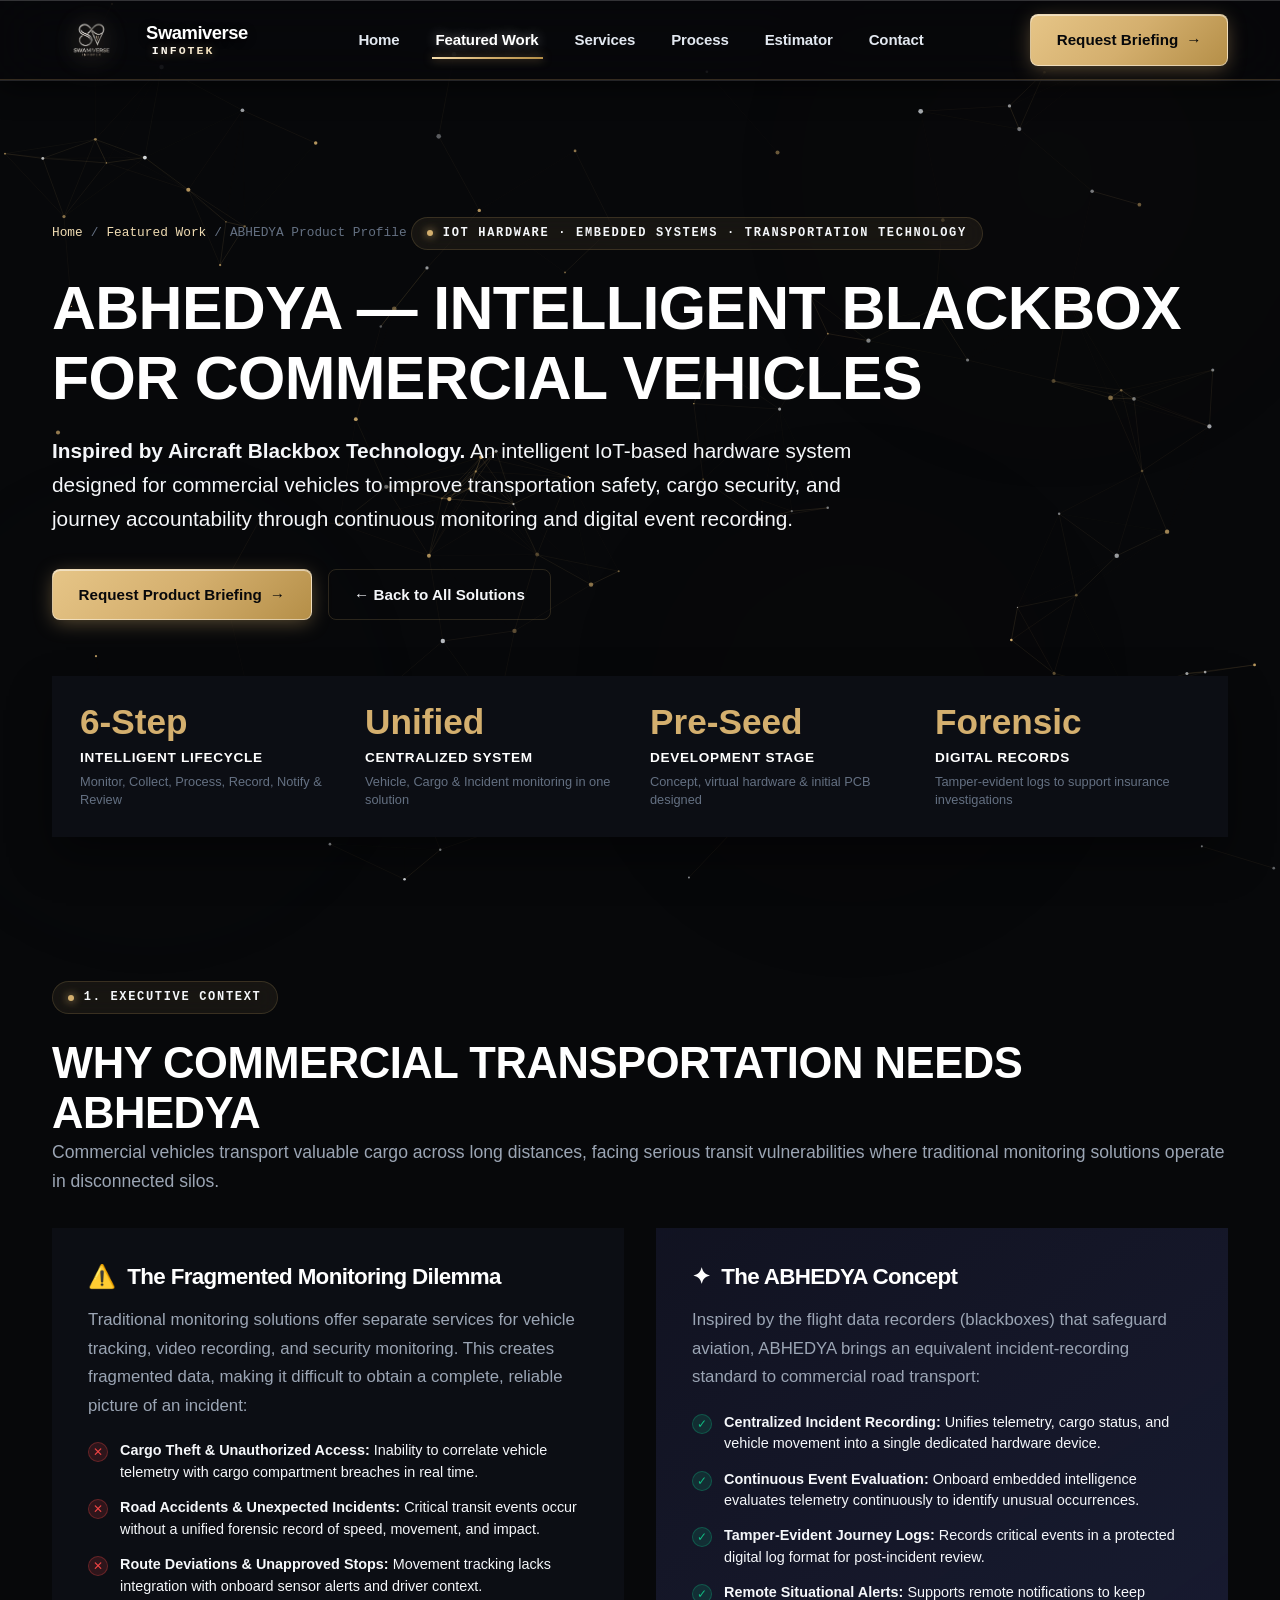
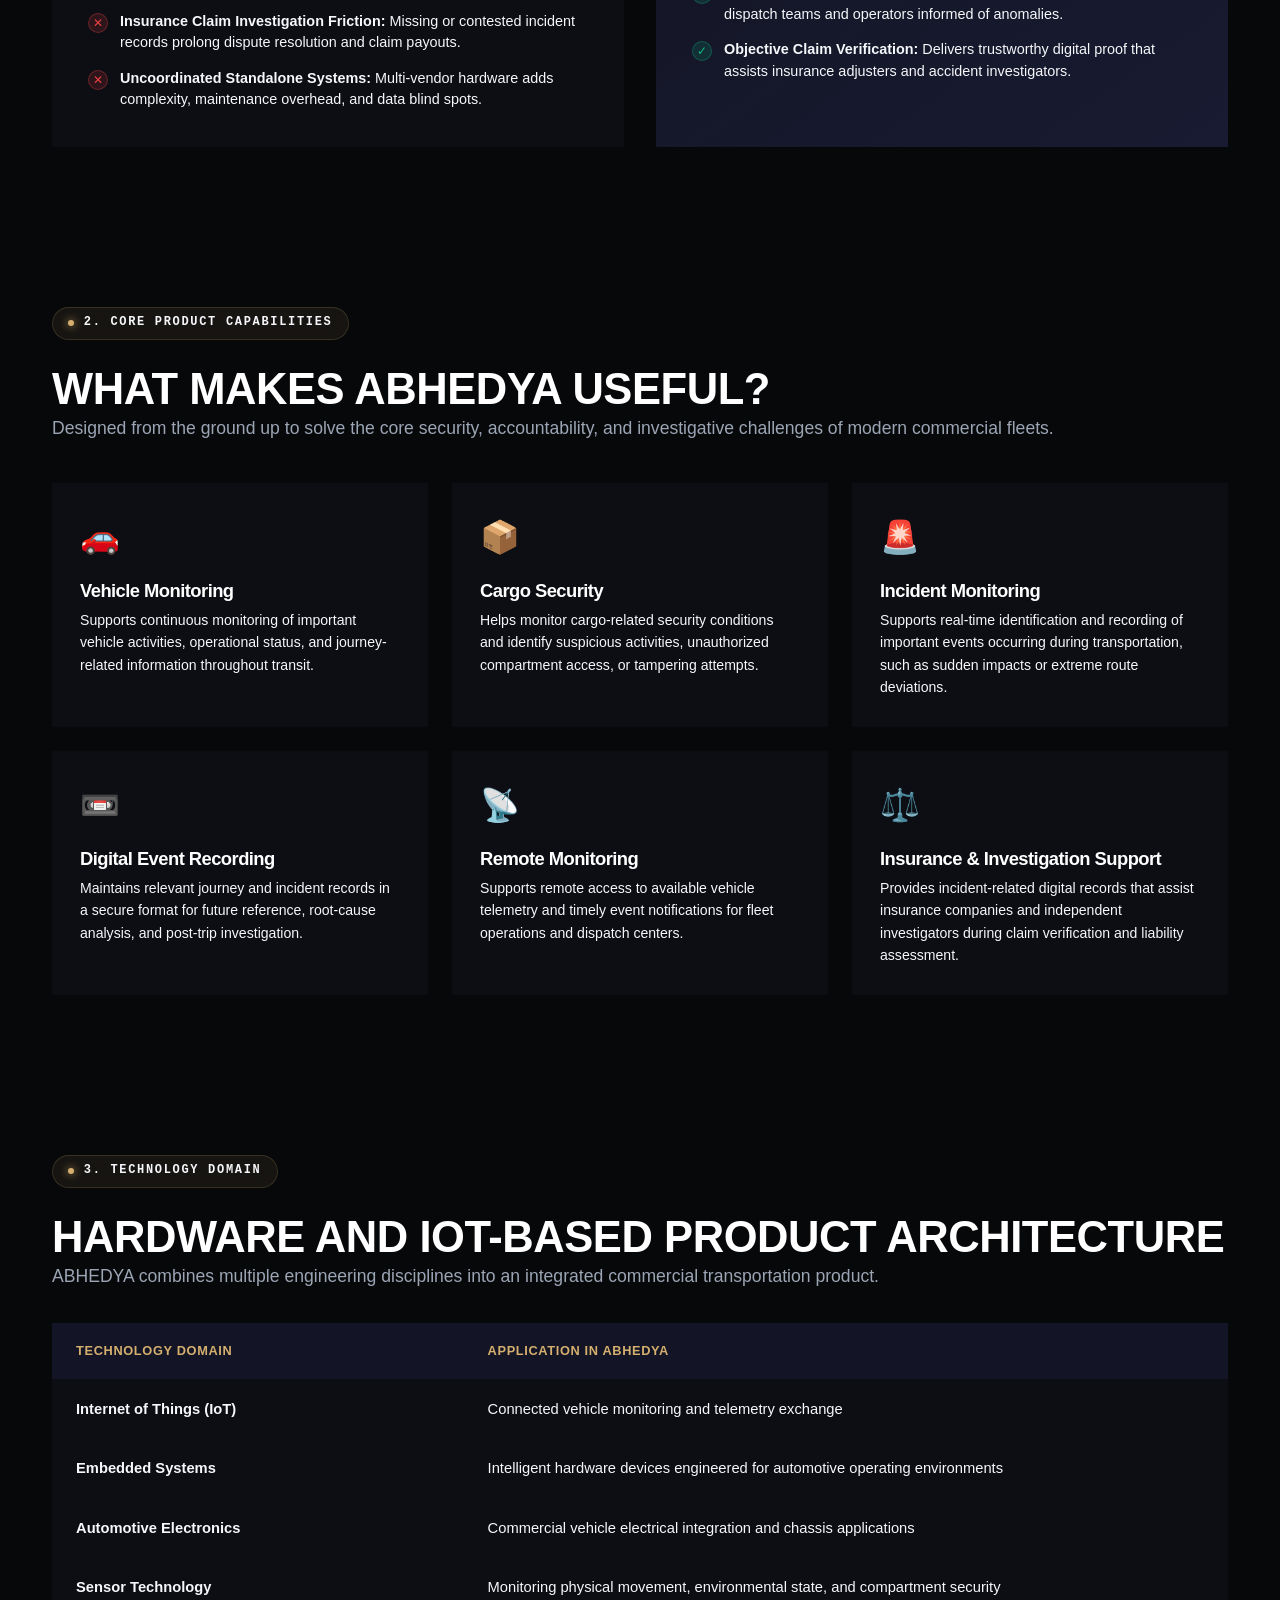
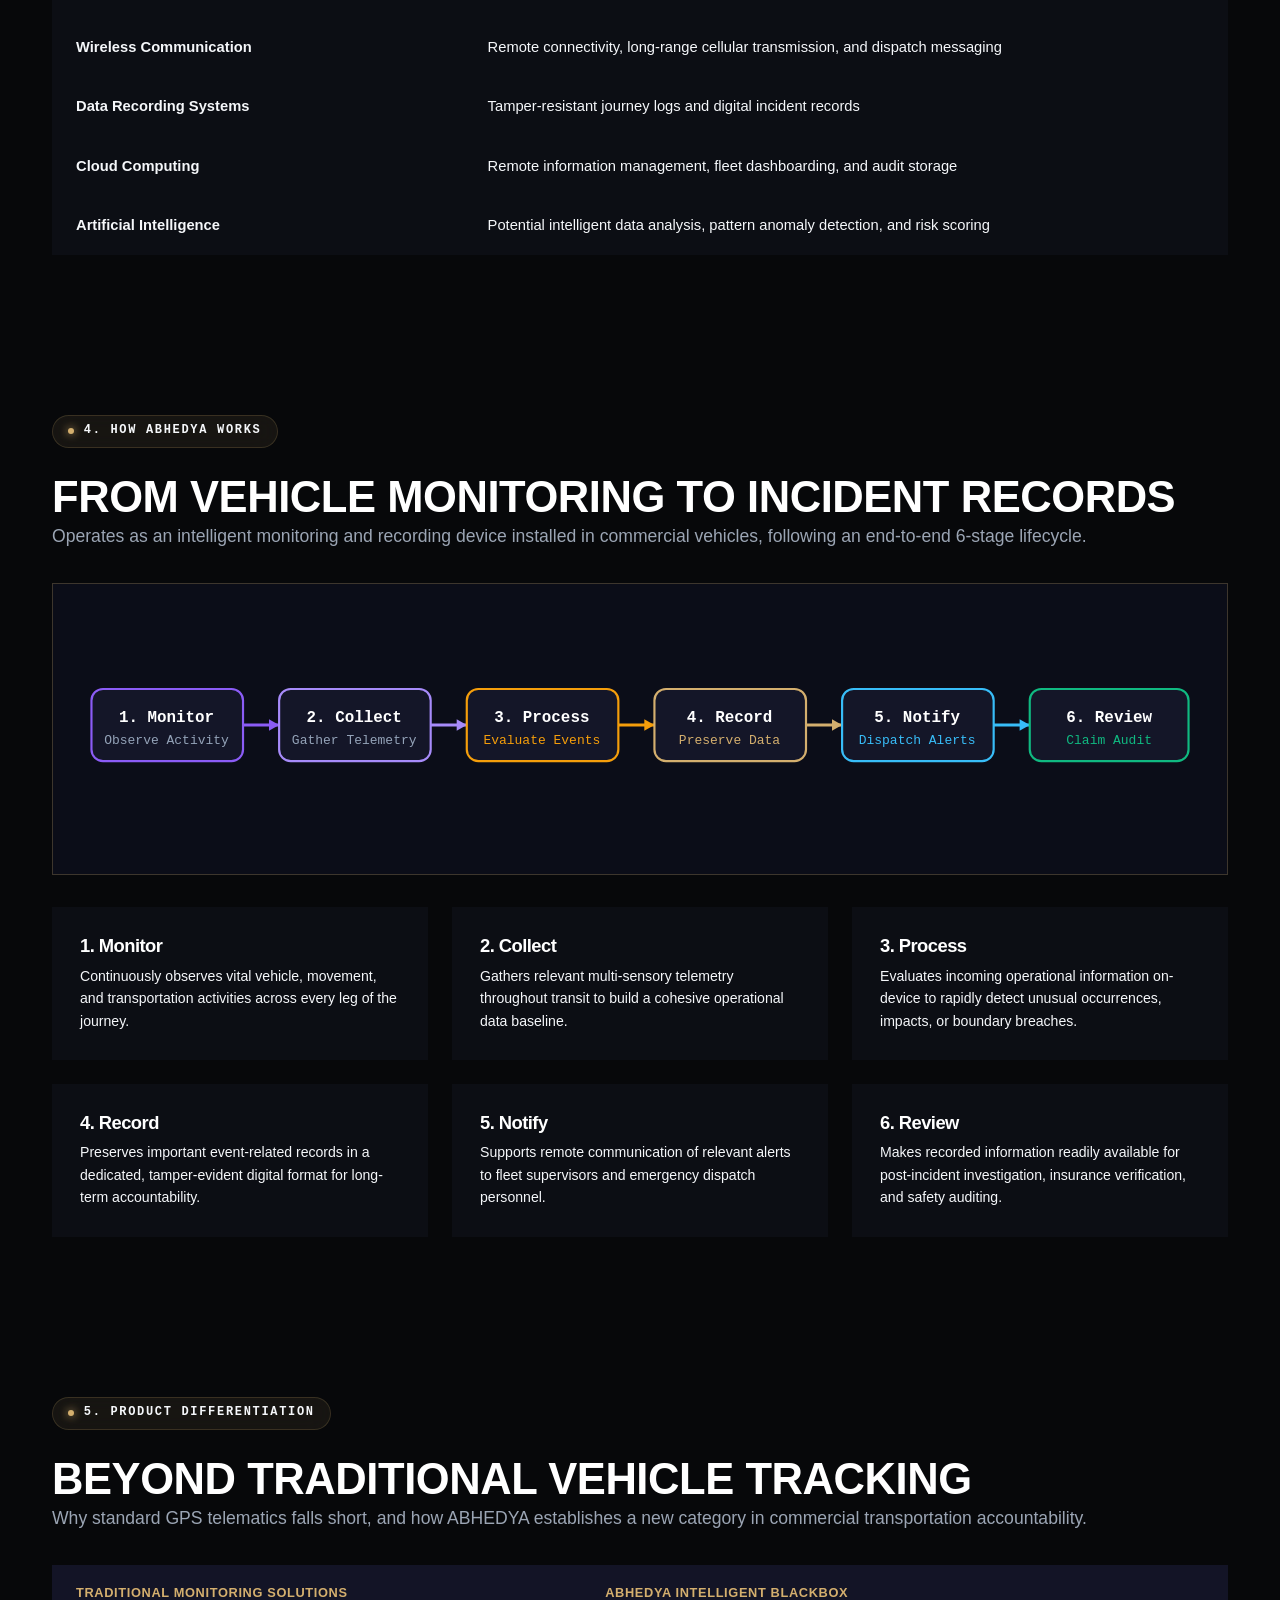
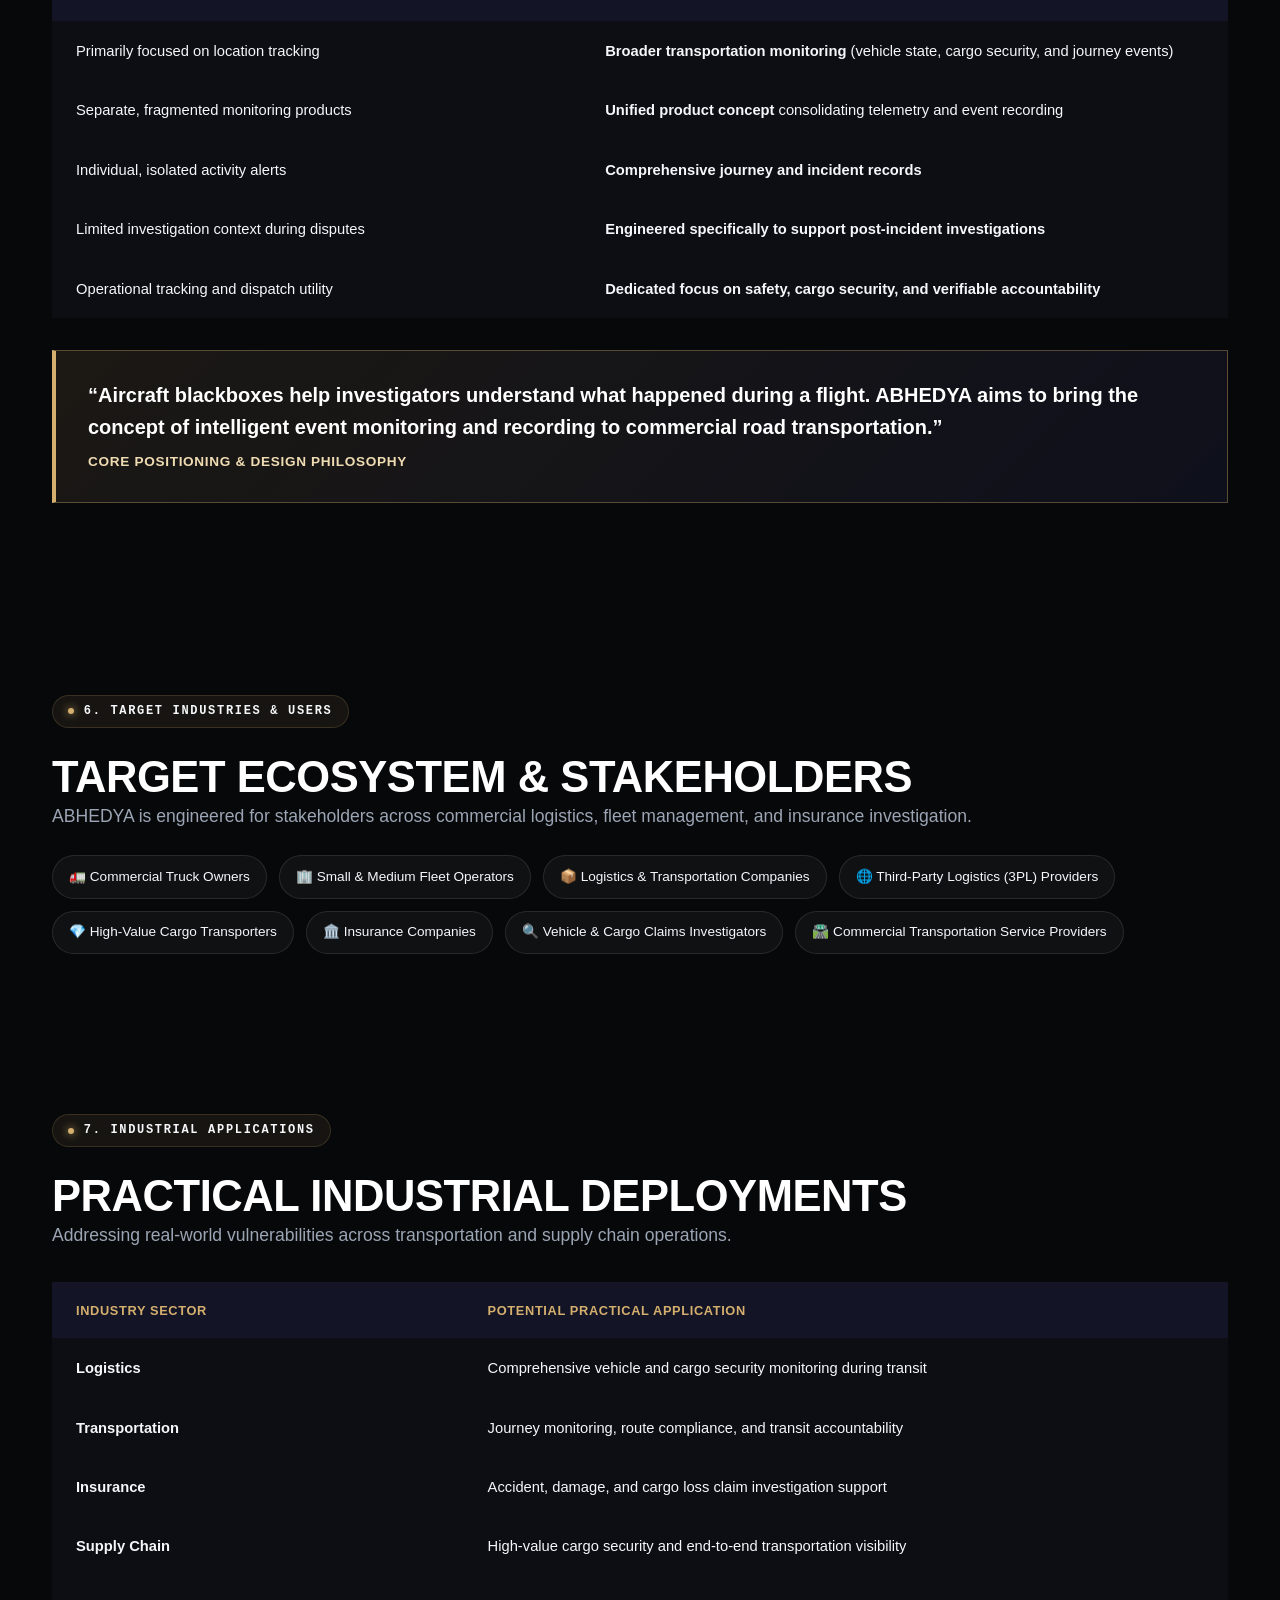
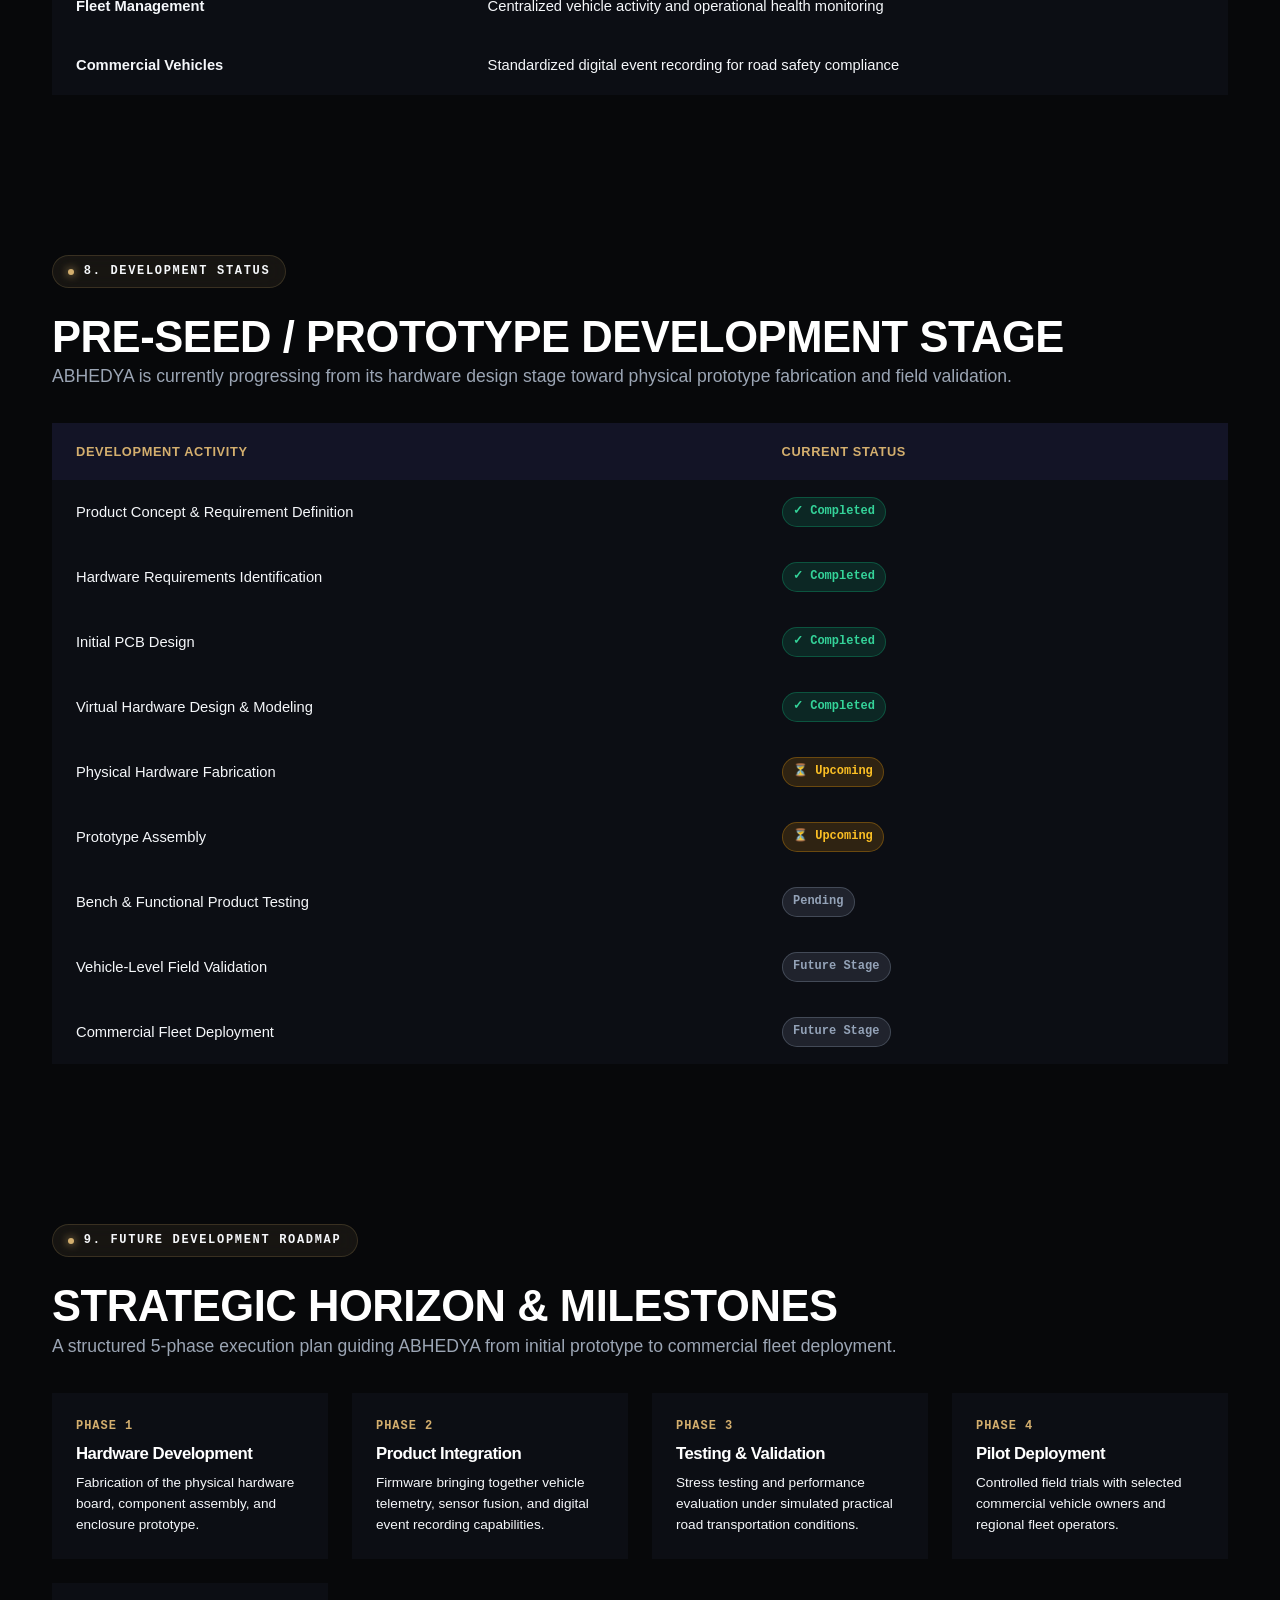
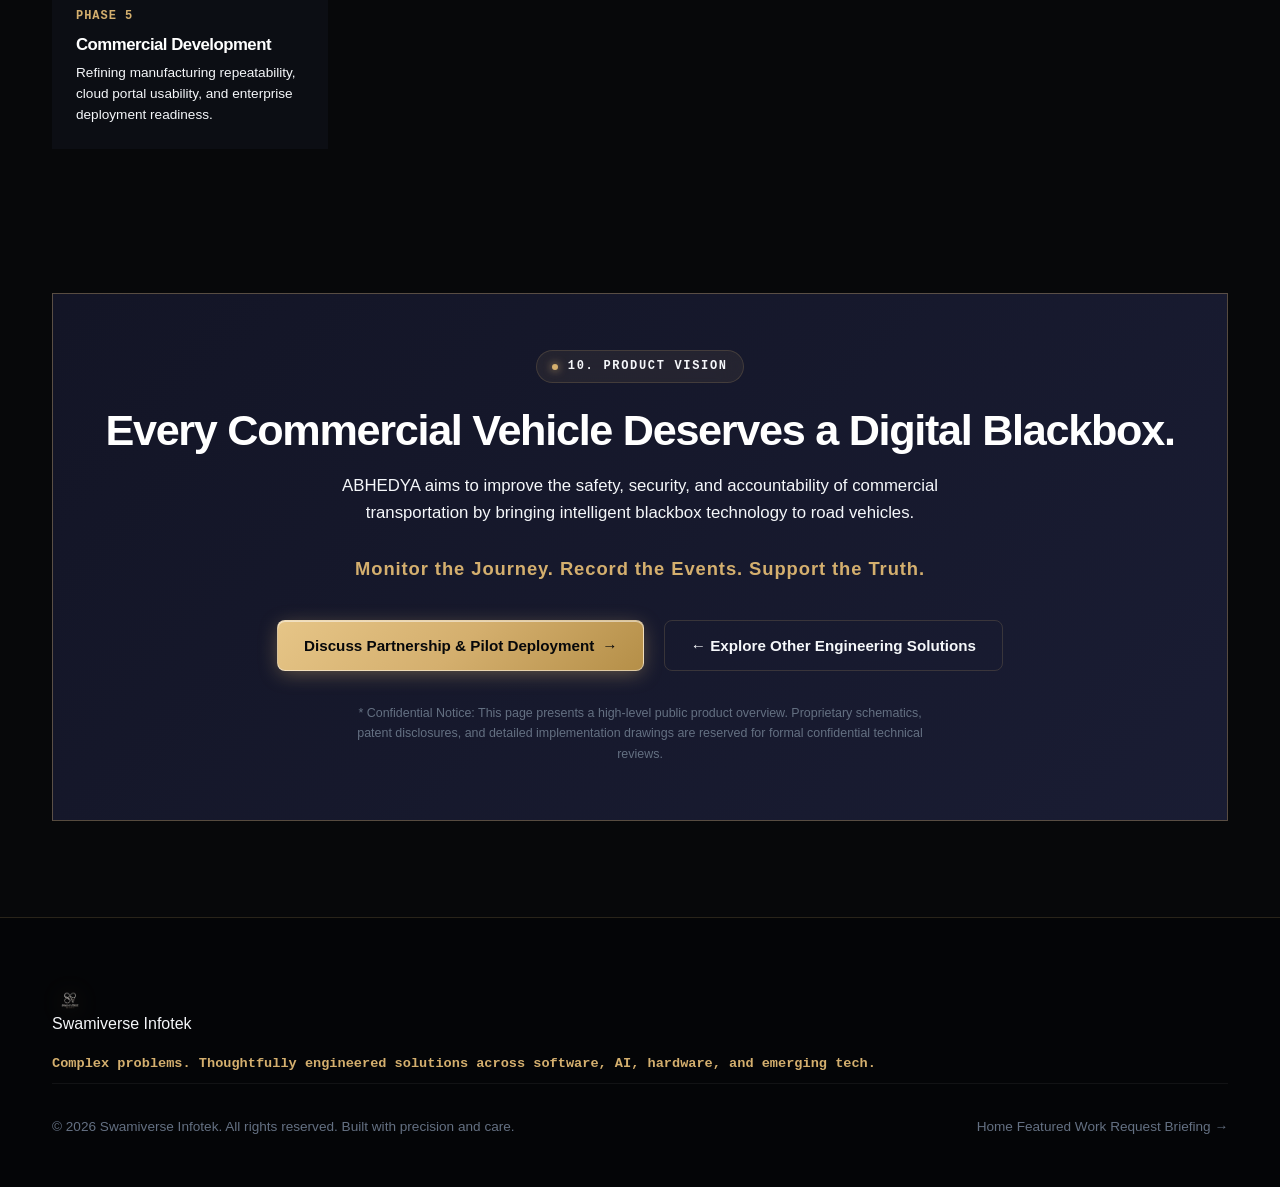
==== commit 25523c99: "Enhance mobile and desktop responsiveness, fix CSS media query syntax, and polish navigation" ====
--- a/abhedya.html
+++ b/abhedya.html
@@ -15,7 +15,7 @@
   <link href="https://fonts.googleapis.com/css2?family=Inter:wght@300;400;500;600;700;800&family=Outfit:wght@400;500;600;700;800;900&family=JetBrains+Mono:wght@400;500;600;700&display=swap" rel="stylesheet">
 
   <!-- Main Stylesheet -->
-  <link rel="stylesheet" href="styles.css?v=4.0">
+  <link rel="stylesheet" href="styles.css?v=11.0">
 
   <style>
     /* Case Study Custom Layouts & Design Tokens */
--- a/styles.css
+++ b/styles.css
@@ -553,43 +553,132 @@
 
 .mobile-menu-toggle {
   display: none;
+  background: rgba(255, 255, 255, 0.05);
+  border: 1px solid rgba(255, 255, 255, 0.14);
+  border-radius: 8px;
   flex-direction: column;
   justify-content: center;
-  gap: 6px;
-  width: 32px;
-  height: 32px;
+  align-items: center;
+  gap: 5px;
+  width: 40px;
+  height: 40px;
+  padding: 8px;
+  cursor: pointer;
+  transition: all 0.25s ease;
+  z-index: 1001;
+  outline: none;
+}
+
+.mobile-menu-toggle:hover {
+  background: rgba(212, 175, 110, 0.15);
+  border-color: rgba(212, 175, 110, 0.4);
 }
 
 .mobile-menu-toggle span {
   display: block;
+  width: 20px;
+  height: 2px;
+  background: #FFFFFF;
+  border-radius: 2px;
+  transition: transform 0.28s cubic-bezier(0.16, 1, 0.3, 1), opacity 0.2s ease, background-color 0.25s ease;
+  transform-origin: center;
+}
+
+.mobile-menu-toggle.active {
+  background: rgba(212, 175, 110, 0.2);
+  border-color: rgba(212, 175, 110, 0.6);
+  box-shadow: 0 0 16px rgba(212, 175, 110, 0.35);
+}
+
+.mobile-menu-toggle.active span:first-child {
+  transform: translateY(3.5px) rotate(45deg);
+  background-color: var(--accent-gold);
+}
+
+.mobile-menu-toggle.active span:last-child {
+  transform: translateY(-3.5px) rotate(-45deg);
+  background-color: var(--accent-gold);
+}
+
+/* Modern Glassmorphic Mobile Drawer */
+.mobile-nav-drawer {
+  display: block;
+  position: absolute;
+  top: 100%;
+  left: 0;
   width: 100%;
-  height: 2px;
-  background-color: var(--text-pure-white);
-}
-
-/* Mobile Drawer */
-.mobile-nav-drawer {
-  display: none;
-  background: var(--bg-surface);
-  border-bottom: var(--border-cosmic);
-  padding: 1.5rem 2rem;
+  background: rgba(9, 11, 16, 0.98);
+  backdrop-filter: blur(28px) saturate(200%);
+  -webkit-backdrop-filter: blur(28px) saturate(200%);
+  border-bottom: 1px solid rgba(212, 175, 110, 0.3);
+  box-shadow: 0 24px 50px rgba(0, 0, 0, 0.85);
+  padding: 1.25rem 1.5rem 1.75rem 1.5rem;
+  max-height: calc(100vh - 64px);
+  overflow-y: auto;
+  opacity: 0;
+  transform: translateY(-8px);
+  pointer-events: none;
+  visibility: hidden;
+  transition: opacity 0.28s ease, transform 0.28s cubic-bezier(0.16, 1, 0.3, 1), visibility 0.28s ease;
+  z-index: 999;
 }
 
 .mobile-nav-drawer.open {
-  display: block;
+  opacity: 1;
+  transform: translateY(0);
+  pointer-events: all;
+  visibility: visible;
 }
 
 .mobile-nav-links {
   display: flex;
   flex-direction: column;
-  gap: 1.25rem;
-  margin-bottom: 1.5rem;
+  gap: 0.35rem;
+  margin-bottom: 1.25rem;
+  list-style: none;
 }
 
 .mobile-nav-link {
-  font-size: 1.15rem;
-  font-weight: 600;
-  color: var(--text-pure-white);
+  font-family: 'Space Grotesk', var(--font-sans), sans-serif;
+  font-size: 1.05rem;
+  font-weight: 700;
+  color: #E2E8F0;
+  text-decoration: none;
+  padding: 0.75rem 1rem;
+  border-radius: 8px;
+  display: flex;
+  align-items: center;
+  justify-content: space-between;
+  border: 1px solid transparent;
+  transition: all 0.2s ease;
+}
+
+.mobile-nav-link:hover,
+.mobile-nav-link:active {
+  background: rgba(212, 175, 110, 0.12);
+  border-color: rgba(212, 175, 110, 0.3);
+  color: #FFFFFF;
+  padding-left: 1.25rem;
+}
+
+.mobile-drawer-footer {
+  padding-top: 0.75rem;
+  border-top: 1px solid rgba(255, 255, 255, 0.08);
+}
+
+.mobile-drawer-cta {
+  width: 100% !important;
+  justify-content: center !important;
+  padding: 0.85rem 1.5rem !important;
+  font-size: 1rem !important;
+  font-weight: 700 !important;
+  background: linear-gradient(135deg, #F8DF9E 0%, #D4AF6E 50%, #B58F48 100%) !important;
+  color: #07080A !important;
+  box-shadow: 0 4px 20px rgba(212, 175, 110, 0.45) !important;
+  border-radius: 8px !important;
+  display: flex !important;
+  align-items: center !important;
+  text-decoration: none !important;
 }
 
 /* ==========================================================================
@@ -3729,7 +3818,15 @@
 }
 
 /* ==========================================================================
+   RESPONSIVE DESIGN SYSTEM (Desktop, Tablet, and Mobile Optimization)
+   ========================================================================== */
+
+/* --- 1. Large Laptops & Desktops (max-width: 1200px) --- */
 @media (max-width: 1200px) {
+  :root {
+    --container-max-w: 1120px;
+    --section-padding-y: 90px;
+  }
   .nav-links {
     gap: 1.15rem;
   }
@@ -3740,16 +3837,24 @@
     margin-left: 0.5rem;
     gap: 0.75rem;
   }
-}
-
+  .services-bento-grid {
+    gap: 1.25rem;
+  }
+}
+
+/* --- 2. Tablets Landscape (max-width: 1024px) --- */
 @media (max-width: 1024px) {
+  :root {
+    --section-padding-y: 80px;
+  }
+
   .nav-links,
   .header-actions {
-    display: none;
+    display: none !important;
   }
 
   .mobile-menu-toggle {
-    display: flex;
+    display: flex !important;
   }
 
   .services-grid {
@@ -3758,6 +3863,7 @@
 
   .services-bento-grid {
     grid-template-columns: 1fr;
+    gap: 1.5rem;
   }
 
   .bento-span-7,
@@ -3768,15 +3874,17 @@
 
   .estimator-grid {
     grid-template-columns: 1fr;
+    gap: 2rem;
   }
 
   .process-steps-grid {
     grid-template-columns: repeat(2, 1fr);
+    gap: 1.25rem;
   }
 
   .header-columns {
     grid-template-columns: 1fr;
-    gap: 1.5rem;
+    gap: 1.25rem;
   }
 
   .about-layout {
@@ -3794,18 +3902,94 @@
   }
 }
 
+/* --- 3. Tablets Portrait & Mobile Devices (max-width: 768px) --- */
 @media (max-width: 768px) {
+  :root {
+    --section-padding-y: 60px;
+  }
+
+  html, body {
+    overflow-x: hidden;
+    max-width: 100vw;
+  }
+
+  .container {
+    padding-left: 1.25rem;
+    padding-right: 1.25rem;
+  }
+
+  .site-header {
+    height: auto;
+  }
+
+  .header-inner {
+    height: 64px;
+    gap: 1rem;
+  }
+
+  .brand-identity {
+    margin-right: 0;
+    gap: 0.65rem;
+  }
+
+  .brand-logo-img {
+    height: 34px;
+    max-width: 110px;
+  }
+
+  .brand-name-main {
+    font-size: 1.05rem;
+  }
+
+  .brand-name-sub {
+    font-size: 0.72rem;
+  }
+
+  .hero-section {
+    padding-top: 2rem;
+    padding-bottom: 3.5rem;
+  }
+
+  .hero-headline-center {
+    font-size: clamp(1.85rem, 5.8vw, 2.5rem);
+    line-height: 1.2;
+    letter-spacing: -0.015em;
+  }
+
+  .hero-lead-center {
+    font-size: 0.98rem;
+    line-height: 1.55;
+    margin-bottom: 0.75rem;
+  }
+
+  .hero-sublead-center {
+    font-size: 0.88rem;
+    line-height: 1.5;
+    margin-bottom: 1.75rem;
+  }
+
   .hero-telemetry-grid {
     grid-template-columns: repeat(2, 1fr);
-  }
-
-  .nav-links,
-  .header-actions {
-    display: none;
-  }
-
-  .mobile-menu-toggle {
-    display: flex;
+    gap: 0.85rem;
+    margin: 2rem auto 1.5rem auto;
+  }
+
+  .telemetry-card {
+    padding: 1.1rem 0.95rem;
+    border-radius: 12px;
+  }
+
+  .telemetry-val {
+    font-size: 1.6rem;
+  }
+
+  .telemetry-label {
+    font-size: 0.82rem;
+  }
+
+  .telemetry-desc {
+    font-size: 0.74rem;
+    line-height: 1.4;
   }
 
   .services-grid,
@@ -3813,52 +3997,226 @@
   .projects-grid,
   .engagement-grid {
     grid-template-columns: 1fr;
+    gap: 1.25rem;
+  }
+
+  .bento-card,
+  .project-card,
+  .process-step-card,
+  .estimator-config-card,
+  .estimator-blueprint-card {
+    padding: 1.5rem 1.25rem;
+    border-radius: 14px;
+  }
+
+  .audience-strip-card {
+    padding: 1.5rem 1.25rem;
+    gap: 1.25rem;
+  }
+
+  .audience-header-bar {
+    flex-direction: column;
+    align-items: flex-start;
+    gap: 0.85rem;
+  }
+
+  .audience-capsules-grid-equal {
+    grid-template-columns: 1fr;
+    gap: 0.75rem;
   }
 
   .footer-grid {
     grid-template-columns: 1fr;
-    gap: 2.5rem;
+    gap: 2rem;
   }
 
   .footer-bottom-bar {
     flex-direction: column;
-    gap: 1rem;
+    gap: 0.85rem;
     align-items: flex-start;
-  }
-
-  .audience-strip-card {
-    flex-direction: column;
-    align-items: flex-start;
-    gap: 1rem;
   }
 
   .form-row {
     grid-template-columns: 1fr;
+    gap: 1rem;
   }
 
   .contact-card-wrapper {
-    padding: 2rem 1.5rem;
-  }
-
-  .hero-trust-center {
-    gap: 1.25rem;
-    flex-direction: column;
-    align-items: center;
-  }
-}
-
-@media (max-width: 480px) {
-  .hero-headline-center {
-    font-size: 2.2rem;
+    padding: 1.75rem 1.25rem;
+    border-radius: 16px;
+  }
+
+  .hero-trust-indicators {
+    gap: 0.75rem;
+    flex-wrap: wrap;
+    justify-content: center;
+  }
+
+  .trust-indicator-item {
+    font-size: 0.78rem;
+    padding: 0.4rem 0.85rem;
+  }
+
+  /* Modal Mobile Responsiveness */
+  .modal-window {
+    max-width: 95vw;
+    max-height: 88vh;
+    border-radius: 14px;
+  }
+
+  .modal-header {
+    padding: 1.25rem 1.25rem 0.85rem 1.25rem;
+  }
+
+  .modal-body-content {
+    padding: 1rem 1.25rem;
+  }
+
+  .modal-footer-action {
+    padding: 1rem 1.25rem 1.25rem 1.25rem;
+  }
+
+  .modal-metrics-grid {
+    grid-template-columns: repeat(2, 1fr);
+    gap: 0.5rem;
+  }
+}
+
+/* --- 4. Mobile Phones Standard & Compact (max-width: 640px) --- */
+@media (max-width: 640px) {
+  :root {
+    --section-padding-y: 50px;
+  }
+
+  .section-title {
+    font-size: clamp(1.45rem, 5.2vw, 1.85rem);
+    line-height: 1.25;
   }
 
   .hero-cta-group {
     flex-direction: column;
     width: 100%;
+    gap: 0.75rem;
   }
 
   .hero-cta-group .btn {
     width: 100%;
+    justify-content: center;
+    min-height: 48px;
+    font-size: 0.95rem;
+  }
+
+  .about-pillars-list {
+    padding-left: 1.25rem;
+  }
+
+  .pillar-step-node {
+    left: -1.25rem;
+  }
+
+  .pillar-card {
+    padding: 1.25rem 1rem;
+  }
+
+  .pillar-title {
+    font-size: 1.1rem;
+  }
+
+  .pillar-desc {
+    font-size: 0.88rem;
+  }
+
+  .estimator-choices {
+    gap: 0.4rem;
+  }
+
+  .estimator-chip {
+    padding: 0.45rem 0.75rem;
+    font-size: 0.78rem;
+  }
+
+  .faq-question-btn {
+    padding: 1rem 1.15rem;
+    font-size: 0.95rem;
+  }
+
+  .faq-answer {
+    padding: 0 1.15rem 1rem 1.15rem;
+    font-size: 0.88rem;
+  }
+
+  /* Prevent iOS zoom on inputs */
+  .form-group input,
+  .form-group textarea,
+  .form-group select {
+    font-size: 16px !important;
+    padding: 0.75rem 0.9rem;
+  }
+
+  .scope-formulator-box {
+    padding: 1.15rem 1rem;
+  }
+
+  .param-pills {
+    gap: 0.4rem;
+  }
+
+  .formulator-chip {
+    padding: 0.35rem 0.65rem;
+    font-size: 0.72rem;
+  }
+}
+
+/* --- 5. Small Phones (max-width: 480px) --- */
+@media (max-width: 480px) {
+  .container {
+    padding-left: 1rem;
+    padding-right: 1rem;
+  }
+
+  .hero-headline-center {
+    font-size: clamp(1.55rem, 6.8vw, 1.95rem);
+    line-height: 1.25;
+  }
+
+  .hero-telemetry-grid {
+    grid-template-columns: 1fr;
+    gap: 0.75rem;
+  }
+
+  .telemetry-card {
+    padding: 1rem 1rem;
+  }
+
+  .bento-card,
+  .project-card,
+  .process-step-card,
+  .estimator-config-card,
+  .estimator-blueprint-card,
+  .contact-card-wrapper {
+    padding: 1.25rem 1rem;
+  }
+
+  .splash-content-block {
+    padding: 1rem;
+  }
+
+  .splash-emblem-wrap {
+    width: min(280px, 75vw);
+    margin-bottom: 1.25rem;
+  }
+
+  .splash-brand-name {
+    font-size: 1.25rem;
+    letter-spacing: 0.18em;
+  }
+
+  .splash-brand-sub {
+    font-size: 0.95rem;
+  }
+
+  .modal-metrics-grid {
+    grid-template-columns: 1fr;
   }
 }
 
